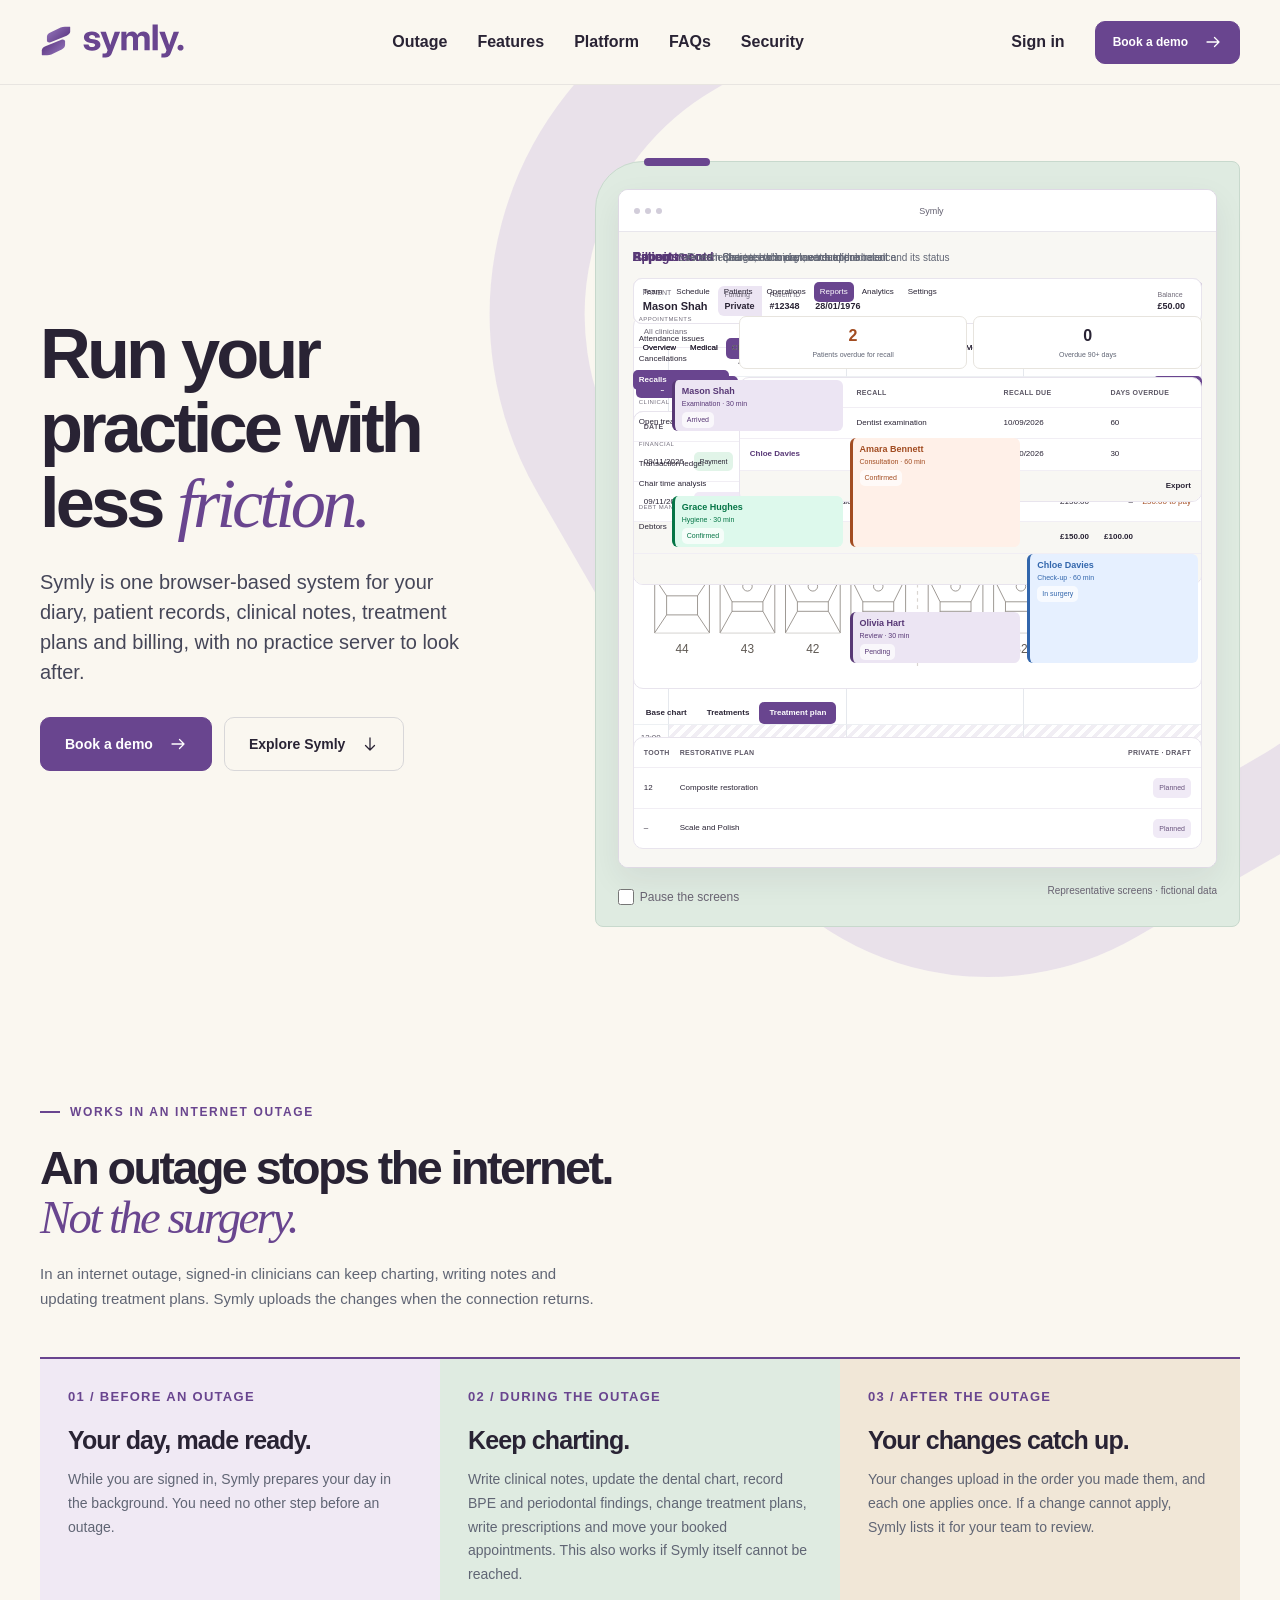
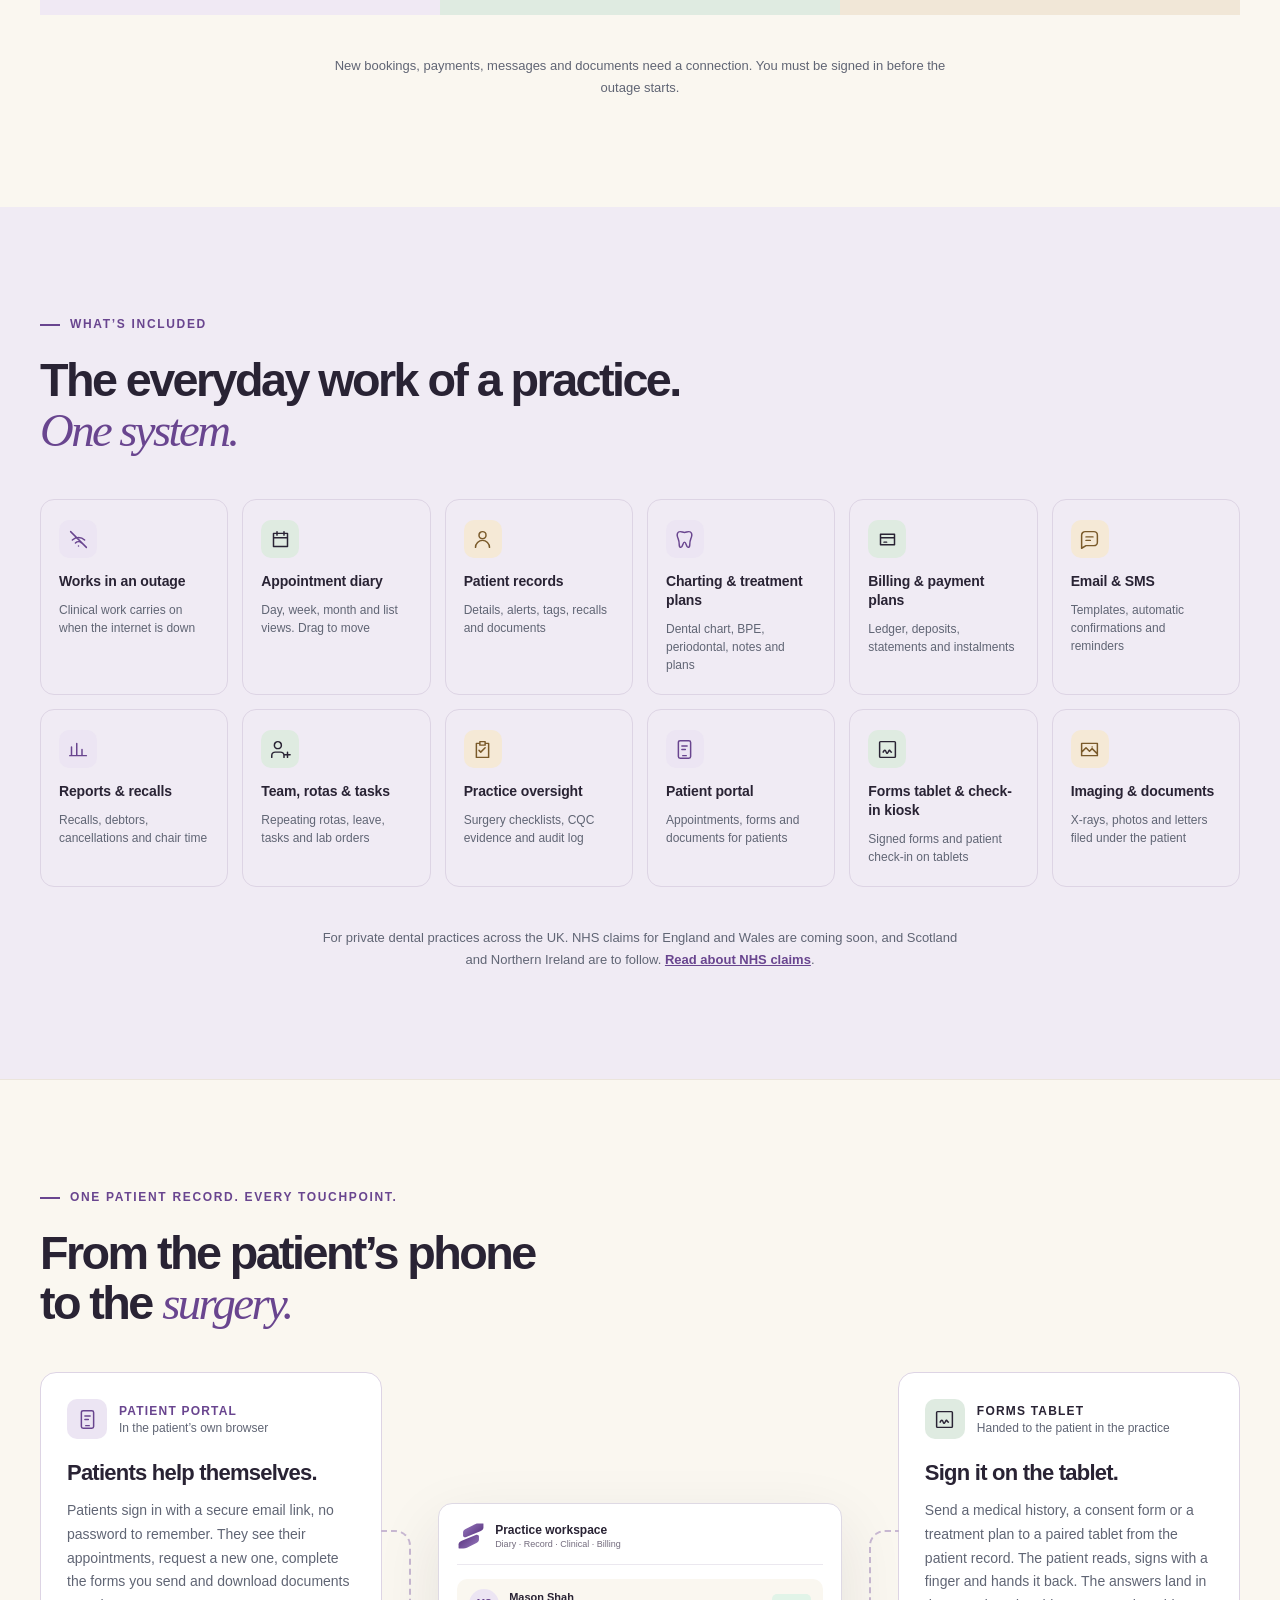
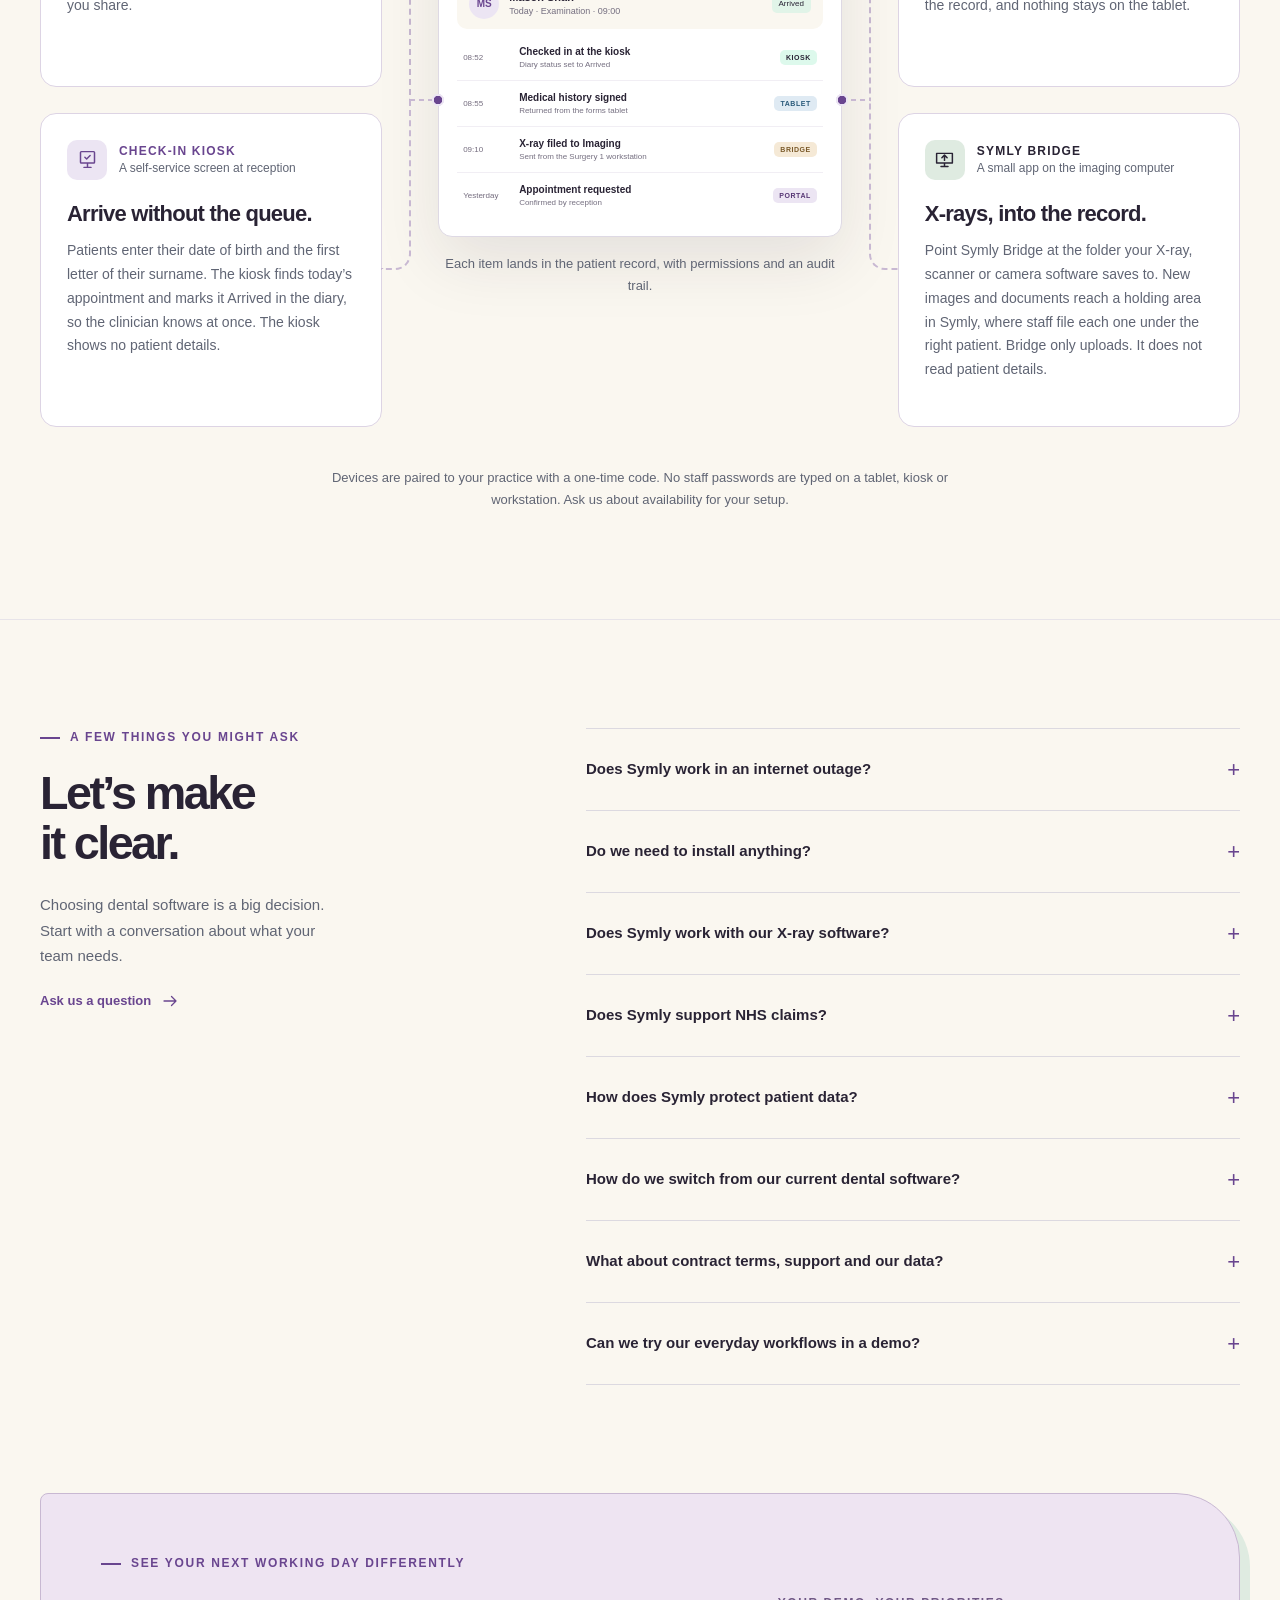
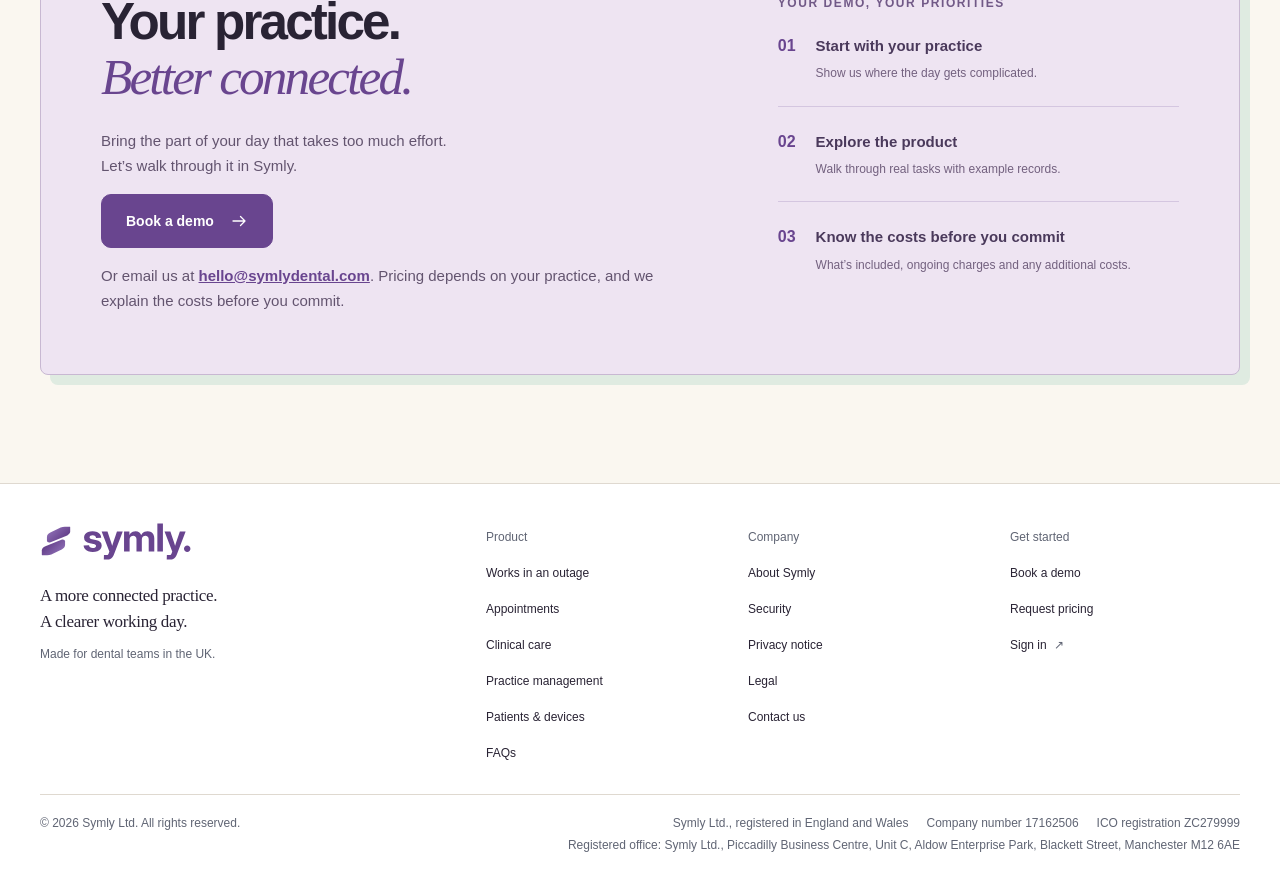
==== index.html @ 90e49e6b "Put the old hero notes in the sections they describe - The outage note is the lead of the outage sec" ====
<!doctype html>
<html lang="en-GB">
  <head>
    <meta charset="utf-8">
    <meta name="viewport" content="width=device-width, initial-scale=1">
    <meta http-equiv="Content-Security-Policy" content="default-src 'none'; style-src 'self'; img-src 'self'; base-uri 'none'; form-action 'none'; upgrade-insecure-requests">
    <title>Symly | Dental Practice Management Software for UK Practices</title>
    <meta
      name="description"
      content="Symly is UK dental practice management software that keeps the surgery working in an internet outage. Appointments, clinical records, treatment plans, billing and reporting in one browser-based workspace. Book a demo."
    >
    <link rel="canonical" href="https://symlydental.com/">
    <link rel="icon" href="favicon.ico" sizes="16x16 32x32 48x48">
    <link rel="icon" href="favicon.svg" type="image/svg+xml">
    <link rel="icon" href="favicon-96.png" type="image/png" sizes="96x96">
    <link rel="icon" href="favicon-192.png" type="image/png" sizes="192x192">
    <link rel="apple-touch-icon" href="apple-touch-icon.png" sizes="180x180">
    <link rel="stylesheet" href="styles.css?v=7b2d88edfb">
    <meta name="theme-color" content="#69458f">
    <meta name="robots" content="index, follow, max-image-preview:large">
    <meta property="og:type" content="website">
    <meta property="og:site_name" content="Symly">
    <meta property="og:locale" content="en_GB">
    <meta
      property="og:title"
      content="Symly | Dental Practice Management Software for UK Practices"
    >
    <meta
      property="og:description"
      content="Symly is UK dental practice management software that keeps the surgery working in an internet outage. Appointments, clinical records, treatment plans, billing and reporting in one browser-based workspace. Book a demo."
    >
    <meta property="og:url" content="https://symlydental.com/">
    <meta
      property="og:image"
      content="https://symlydental.com/assets/symly-dental-social.png"
    >
    <meta property="og:image:type" content="image/png">
    <meta property="og:image:width" content="1200">
    <meta property="og:image:height" content="630">
    <meta
      property="og:image:alt"
      content="Symly — dental practice management software for UK teams. Run your practice with less friction."
    >
    <meta name="twitter:card" content="summary_large_image">
    <meta
      name="twitter:title"
      content="Symly | Dental Practice Management Software for UK Practices"
    >
    <meta
      name="twitter:description"
      content="Symly is UK dental practice management software that keeps the surgery working in an internet outage. Appointments, clinical records, treatment plans, billing and reporting in one browser-based workspace. Book a demo."
    >
    <meta
      name="twitter:image"
      content="https://symlydental.com/assets/symly-dental-social.png"
    >
    <meta
      name="twitter:image:alt"
      content="Symly — run your practice with less friction."
    >
    <script type="application/ld+json">
{
  "@context": "https://schema.org",
  "@graph": [
    {
      "@type": "Organization",
      "@id": "https://symlydental.com/#organization",
      "name": "Symly",
      "legalName": "Symly Ltd.",
      "alternateName": [
        "Symly Software"
      ],
      "url": "https://symlydental.com/",
      "logo": {
        "@type": "ImageObject",
        "url": "https://symlydental.com/assets/symly-logo-512.png",
        "width": 512,
        "height": 512
      },
      "image": "https://symlydental.com/assets/symly-logo-512.png",
      "email": "hello@symlydental.com",
      "address": {
        "@type": "PostalAddress",
        "streetAddress": "Piccadilly Business Centre, Unit C, Aldow Enterprise Park, Blackett Street",
        "addressLocality": "Manchester",
        "postalCode": "M12 6AE",
        "addressCountry": "GB"
      },
      "areaServed": "GB"
    },
    {
      "@type": "SoftwareApplication",
      "@id": "https://symlydental.com/#software",
      "name": "Symly",
      "alternateName": [
        "Symly Software"
      ],
      "url": "https://symlydental.com/",
      "applicationCategory": "BusinessApplication",
      "applicationSubCategory": "Dental practice management software",
      "operatingSystem": "Web browser",
      "inLanguage": "en-GB",
      "description": "Browser-based dental practice management software for UK dental teams: appointments, patient records, clinical charting, treatment planning, billing and reporting.",
      "featureList": [
        "Appointment scheduling",
        "Patient records",
        "Clinical charting",
        "Treatment planning",
        "Billing and payments",
        "Practice reporting",
        "Patient portal with appointment requests and forms",
        "Forms tablet with touch signature",
        "Check-in kiosk",
        "Clinical notes, charting and treatment plans that keep working in an internet outage",
        "Imaging and document capture from practice workstations"
      ],
      "author": {
        "@id": "https://symlydental.com/#organization"
      },
      "publisher": {
        "@id": "https://symlydental.com/#organization"
      }
    },
    {
      "@type": "WebSite",
      "@id": "https://symlydental.com/#website",
      "url": "https://symlydental.com/",
      "name": "Symly",
      "alternateName": [
        "Symly Software"
      ],
      "inLanguage": "en-GB",
      "publisher": {
        "@id": "https://symlydental.com/#organization"
      }
    },
    {
      "@type": "WebPage",
      "@id": "https://symlydental.com/#webpage",
      "url": "https://symlydental.com/",
      "name": "Symly | Dental Practice Management Software for UK Practices",
      "description": "Symly is UK dental practice management software that keeps the surgery working in an internet outage. Appointments, clinical records, treatment plans, billing and reporting in one browser-based workspace. Book a demo.",
      "inLanguage": "en-GB",
      "isPartOf": {
        "@id": "https://symlydental.com/#website"
      },
      "about": {
        "@id": "https://symlydental.com/#software"
      }
    },
    {
      "@type": "FAQPage",
      "@id": "https://symlydental.com/#faq",
      "url": "https://symlydental.com/#questions",
      "isPartOf": {
        "@id": "https://symlydental.com/#webpage"
      },
      "mainEntity": [
        {
          "@type": "Question",
          "name": "Does Symly work in an internet outage?",
          "acceptedAnswer": {
            "@type": "Answer",
            "text": "Yes, for clinical work. If your internet or Symly goes down, you can still write notes, chart, update treatment plans and move booked appointments. Your changes upload when the connection returns. New bookings, payments, messages and documents need a connection. See how Symly works in an outage."
          }
        },
        {
          "@type": "Question",
          "name": "Do we need to install anything?",
          "acceptedAnswer": {
            "@type": "Answer",
            "text": "No. Symly runs in a web browser, so your practice needs no server. Symly Bridge is an optional small Windows app for the imaging computer."
          }
        },
        {
          "@type": "Question",
          "name": "Does Symly work with our X-ray software?",
          "acceptedAnswer": {
            "@type": "Answer",
            "text": "Symly Bridge watches the folder that your imaging software saves to, so it suits most imaging setups. Bridge runs on Windows. We can check your software with you in a demo. Bridge sends new files to a holding area in Symly, and staff file each one under the right patient. Staff can also upload images and documents in the browser."
          }
        },
        {
          "@type": "Question",
          "name": "Does Symly support NHS claims?",
          "acceptedAnswer": {
            "@type": "Answer",
            "text": "NHS claims for England and Wales are coming soon, and Scotland and Northern Ireland are to follow. Symly is built for the new NHS Dental Services Portal (NHSDSP), which replaces WebEDI. Ask us about the timing and your requirements."
          }
        },
        {
          "@type": "Question",
          "name": "How does Symly protect patient data?",
          "acceptedAnswer": {
            "@type": "Answer",
            "text": "Every connection to Symly uses HTTPS, and Symly runs on providers that keep information in the UK or the European Economic Area. Each practice’s records are kept apart, and roles and permissions decide what each member of staff can see. Symly records each sign-in and each access to a patient record. Symly Ltd. is Cyber Essentials certified. Read the security page for the detail."
          }
        },
        {
          "@type": "Question",
          "name": "How do we switch from our current dental software?",
          "acceptedAnswer": {
            "@type": "Answer",
            "text": "Tell us your current system, the records you need and the tools you rely on, and we will tell you what we can import from it. Symly checks each import and gives you a report, and a practice manager approves it before you go live. We agree the training and support with you, and confirm the scope in your proposal."
          }
        },
        {
          "@type": "Question",
          "name": "What about contract terms, support and our data?",
          "acceptedAnswer": {
            "@type": "Answer",
            "text": "We agree the contract terms, support and training with you, and set them out in your proposal. A practice manager can download a complete copy of the practice’s data at any time."
          }
        },
        {
          "@type": "Question",
          "name": "Can we try our everyday workflows in a demo?",
          "acceptedAnswer": {
            "@type": "Answer",
            "text": "Yes. Bring the tasks that frustrate your team, such as changing a booking or checking a balance. We’ll walk through them with example records. Please don’t send patient information with your enquiry."
          }
        }
      ]
    }
  ]
}
</script>
  </head>
  <body>
    <!--email_off-->
    <a class="skip-link" href="#main">Skip to content</a>
    <header class="site-header">
      <div class="container nav-wrap">
        <a href="#top" aria-label="Symly home"
          ><span class="brand"
            ><img
              class="brand-mark"
              src="favicon.svg"
              alt=""
              width="35"
              height="35"
            ><img
              class="brand-wordmark"
              src="assets/symly-wordmark.svg"
              alt="Symly"
              width="112"
              height="40"
            ></span
          ></a
        >
        <nav class="desktop-nav" aria-label="Main navigation">
          <a href="#offline">Outage</a><a href="#features">Features</a
          ><a href="#platform">Platform</a
          ><a href="#questions">FAQs</a
          ><a href="security.html">Security</a>
        </nav>
        <div class="nav-actions">
          <a class="text-link" href="https://practice.symly.dental">Sign in</a
          ><a
            class="button button-small"
            href="mailto:hello@symlydental.com?subject=Book%20a%20Symly%20demo"
            >Book a demo
            <svg aria-hidden="true" viewBox="0 0 24 24">
              <path d="M4 12h16m-6-6 6 6-6 6" />
            </svg></a
          >
        </div>
      </div>
      <nav class="mobile-nav" aria-label="Mobile navigation">
        <a href="#offline">Outage</a><a href="#features">Features</a
          ><a href="#platform">Platform</a
        ><a href="#questions">FAQs</a
        ><a href="https://practice.symly.dental">Sign in</a>
      </nav>
    </header>
    <main id="main" tabindex="-1">
      <section class="hero" id="top">
        <div class="container hero-grid">
          <div class="hero-copy">
            <h1>Run your practice with less <em>friction.</em></h1>
            <p class="hero-lead">
              Symly is one browser-based system for your diary, patient
              records, clinical notes, treatment plans and billing, with no
              practice server to look after.
            </p>
            <div class="hero-actions">
              <a
                class="button"
                href="mailto:hello@symlydental.com?subject=Book%20a%20Symly%20demo"
                >Book a demo
                <svg aria-hidden="true" viewBox="0 0 24 24">
                  <path d="M4 12h16m-6-6 6 6-6 6" />
                </svg></a
              ><a class="button button-secondary" href="#features"
                >Explore Symly
                <svg aria-hidden="true" viewBox="0 0 24 24">
                  <path d="M12 4v16m-6-6 6 6 6-6" />
                </svg></a
              >
            </div>
          </div>
          <figure class="product-stage">
            <div class="product-window" data-nosnippet>
              <div class="window-bar" aria-hidden="true">
                <span class="window-dots"><i></i><i></i><i></i></span
                ><span>Symly</span><span class="window-dots"></span>
              </div>
              <div
                class="tour-track"
                role="region"
                aria-label="Four representative Symly screens; scroll horizontally to see each one"
                tabindex="0"
              >
                <div
                  class="tour-panel"
                  role="img"
                  aria-label="Simplified Symly appointment diary in the day view: three clinicians and five appointments with the statuses Arrived, Confirmed, In surgery and Pending. Fictional example data."
                >
                  <p class="tour-title"><b>Appointments</b> See each clinician, each appointment and its status</p>
                  <div class="tour-toolbar">
                    <span class="tour-segments"
                      ><b>Day</b><span>Week</span><span>Month</span
                      ><span>List</span></span
                    ><span class="tour-action">+ Appointment</span>
                  </div>
                  <div class="dash-panel">
                    <p class="tour-diary-date">
                      <span>All clinicians</span><b>Mon 9 Nov 2026 · Today</b
                      ><span>Working hours</span>
                    </p>
                    <div class="tour-diary">
                      <b></b><b>Alex Patel</b><b>Maya Shah</b><b>Sonia Iqbal</b>
                      <time>09:00</time>
                      <span
                        ><span class="tour-appt purple-block"><b>Mason Shah</b><small>Examination · 30 min</small><em>Arrived</em></span></span
                      >
                      <span></span>
                      <span class="tour-closed"></span>
                      <time>09:30</time>
                      <span></span>
                      <span
                        ><span class="tour-appt peach-block tour-appt-long"><b>Amara Bennett</b><small>Consultation · 60 min</small><em>Confirmed</em></span></span
                      >
                      <span class="tour-closed"></span>
                      <time>10:00</time>
                      <span
                        ><span class="tour-appt green-block"><b>Grace Hughes</b><small>Hygiene · 30 min</small><em>Confirmed</em></span></span
                      >
                      <span></span>
                      <span></span>
                      <time>10:30</time>
                      <span></span>
                      <span></span>
                      <span
                        ><span class="tour-appt blue-block tour-appt-long"><b>Chloe Davies</b><small>Check-up · 60 min</small><em>In surgery</em></span></span
                      >
                      <time>11:00</time>
                      <span></span>
                      <span
                        ><span class="tour-appt purple-block"><b>Olivia Hart</b><small>Review · 30 min</small><em>Pending</em></span></span
                      >
                      <span></span>
                      <time>11:30</time>
                      <span></span>
                      <span></span>
                      <span></span>
                      <time>12:00</time>
                      <span class="tour-closed"></span>
                      <span class="tour-closed"></span>
                      <span class="tour-closed"></span>
                    </div>
                  </div>
                </div>
                <div
                  class="tour-panel"
                  role="img"
                  aria-label="Simplified Symly patient record on the Clinical tab: a dental chart excerpt and a treatment plan with two planned items. Fictional example data."
                >
                  <p class="tour-title"><b>Patient record</b> Chart teeth and plan treatment</p>
                  <div class="tour-patient">
                    <span
                      ><small>PATIENT</small><strong>Mason Shah</strong></span
                    >
                    <span class="tour-chips"
                      ><span><small>Funding</small><b>Private</b></span
                      ><span><small>Patient ID</small><b>#12348</b></span
                      ><span><small>Date of birth</small><b>28/01/1976</b></span
                      ></span
                    >
                    <span class="tour-balance"
                      ><small>Balance</small><b>£50.00</b></span
                    >
                  </div>
                  <div class="tour-record-tabs"><span>Overview</span><span>Medical</span><b>Clinical</b><span>Appointments</span><span>Documents</span><span>Comms</span><span>Billing</span><span>Memo</span></div>
                  <div class="tour-toolbar">
                    <span class="tour-segments"
                      ><span>BPE</span><b>Dental chart</b
                      ><span>Periodontal</span><span>Imaging</span
                      ><span>Findings</span><span>Notes</span></span
                    >
                  </div>
                  <div class="dash-panel tour-chart">
                    <img
                      src="assets/clinical-dental-chart.svg"
                      alt=""
                      width="460"
                      height="215"
                    >
                  </div>
                  <div class="tour-toolbar">
                    <span class="tour-segments"
                      ><span>Base chart</span><span>Treatments</span
                      ><b>Treatment plan</b></span
                    >
                  </div>
                  <div class="dash-panel tour-table tour-plan">
                    <p class="tour-table-head">
                      <span>Tooth</span><span>Restorative plan</span
                      ><span>Private · Draft</span>
                    </p>
                    <p>
                      <span>12</span><span>Composite restoration</span
                      ><span><em class="pending">Planned</em></span>
                    </p>
                    <p>
                      <span>–</span><span>Scale and Polish</span
                      ><span><em class="pending">Planned</em></span>
                    </p>
                  </div>
                </div>
                <div
                  class="tour-panel"
                  role="img"
                  aria-label="Simplified Symly patient ledger: a treatment charge of £150, a payment of £100 and an account balance of £50. Fictional example data."
                >
                  <p class="tour-title"><b>Billing</b> See each charge, each payment and the balance</p>
                  <div class="tour-patient">
                    <span
                      ><small>PATIENT</small><strong>Mason Shah</strong></span
                    >
                    <span class="tour-chips"
                      ><span><small>Funding</small><b>Private</b></span
                      ><span><small>Patient ID</small><b>#12348</b></span
                      ><span><small>Date of birth</small><b>28/01/1976</b></span
                      ></span
                    >
                    <span class="tour-balance"
                      ><small>Balance</small><b>£50.00</b></span
                    >
                  </div>
                  <div class="tour-record-tabs"><span>Overview</span><span>Medical</span><span>Clinical</span><span>Appointments</span><span>Documents</span><span>Comms</span><b>Billing</b><span>Memo</span></div>
                  <div class="tour-toolbar">
                    <span class="tour-segments"
                      ><b>Ledger</b><span>Payment plans</span></span
                    ><span class="tour-action">Actions</span>
                  </div>
                  <div class="dash-panel tour-table tour-ledger">
                    <p class="tour-table-head">
                      <span>Date</span><span>Type</span><span>Description</span
                      ><span>Debit</span><span>Credit</span
                      ><span>Outstanding</span>
                    </p>
                    <p>
                      <span>09/11/2026</span
                      ><span><em>Payment</em></span
                      ><span>Payment received · Bank card</span><span>–</span
                      ><span class="tour-credit">£100.00</span><span>–</span>
                    </p>
                    <p>
                      <span>09/11/2026</span
                      ><span><em class="pending">Treatment charge</em></span
                      ><span>Examination and Scale and Polish</span
                      ><span>£150.00</span><span>–</span
                      ><span class="tour-debit">£50.00 to pay</span>
                    </p>
                    <p class="tour-table-total">
                      <span></span><span></span><span>Totals</span
                      ><span>£150.00</span><span class="tour-credit">£100.00</span
                      ><span></span>
                    </p>
                    <p class="tour-table-total tour-table-end">
                      Account balance <b class="tour-debit">£50.00</b>
                    </p>
                  </div>
                </div>
                <div
                  class="tour-panel"
                  role="img"
                  aria-label="Simplified Symly recalls report: two patients overdue for recall, with the recall type, the due date and the days overdue. Fictional example data."
                >
                  <p class="tour-title"><b>Reports</b> Find the patients who are overdue for a recall</p>
                  <div class="tour-record-tabs"><span>Team</span><span>Schedule</span><span>Patients</span><span>Operations</span><b>Reports</b><span>Analytics</span><span>Settings</span></div>
                  <div class="tour-report">
                    <div class="tour-report-list">
                      <small>APPOINTMENTS</small><span>Attendance issues</span
                      ><span>Cancellations</span><b>Recalls</b
                      ><small>CLINICAL</small><span>Open treatment plans</span
                      ><small>FINANCIAL</small><span>Transaction ledger</span
                      ><span>Chair time analysis</span
                      ><small>DEBT MANAGEMENT</small><span>Debtors</span>
                    </div>
                    <div>
                      <div class="tour-stats">
                        <div>
                          <strong class="tour-debit">2</strong
                          ><span>Patients overdue for recall</span>
                        </div>
                        <div><strong>0</strong><span>Overdue 90+ days</span></div>
                      </div>
                      <div class="dash-panel tour-table tour-recalls">
                        <p class="tour-table-head">
                          <span>Patient</span><span>Recall</span
                          ><span>Recall due</span><span>Days overdue</span>
                        </p>
                        <p>
                          <span>Grace Hughes</span
                          ><span>Dentist examination</span
                          ><span>10/09/2026</span><span>60</span>
                        </p>
                        <p>
                          <span>Chloe Davies</span
                          ><span>Hygienist appointment</span
                          ><span>10/10/2026</span><span>30</span>
                        </p>
                        <p class="tour-table-total tour-table-end">Export</p>
                      </div>
                    </div>
                  </div>
                </div>
              </div>
            </div>
            <div class="product-caption">
              <span class="tour-hint-swipe"
                ><i></i>Four screens. Swipe to see each one →</span
              ><label class="tour-pause"
                ><input type="checkbox"> Pause the screens</label
              ><small>Representative screens · fictional data</small>
            </div>
          </figure>
        </div>
      </section>
      <section class="section offline-section" id="offline">
        <div class="container split-heading">
          <div>
            <div class="eyebrow"><span></span> Works in an internet outage</div>
            <h2>An outage stops the internet.<br><em>Not the surgery.</em></h2>
            <p class="section-lead">
              In an internet outage, signed-in clinicians can keep charting,
              writing notes and updating treatment plans. Symly uploads the
              changes when the connection returns.
            </p>
          </div>
        </div>
        <div class="container step-grid">
          <article>
            <span class="step-number">01 / BEFORE AN OUTAGE</span>
            <h3>Your day, made ready.</h3>
            <p>
              While you are signed in, Symly prepares your day in the
              background. You need no other step before an outage.
            </p>
          </article>
          <article>
            <span class="step-number">02 / DURING THE OUTAGE</span>
            <h3>Keep charting.</h3>
            <p>
              Write clinical notes, update the dental chart, record BPE and
              periodontal findings, change treatment plans, write prescriptions
              and move your booked appointments. This also works if Symly itself
              cannot be reached.
            </p>
          </article>
          <article>
            <span class="step-number">03 / AFTER THE OUTAGE</span>
            <h3>Your changes catch up.</h3>
            <p>
              Your changes upload in the order you made them, and each one
              applies once. If a change cannot apply, Symly lists it for your
              team to review.
            </p>
          </article>
        </div>
        <div class="container">
          <p class="platform-note">
            New bookings, payments, messages and documents need a connection.
            You must be signed in before the outage starts.
          </p>
        </div>
      </section>
      <section class="section feature-section" id="features">
        <div class="container split-heading">
          <div class="eyebrow"><span></span> What’s included</div>
          <h2>The everyday work of a practice.<br><em>One system.</em></h2>
        </div>
        <div class="container included-grid">
          <div class="included-tile">
            <span class="feature-icon"
              ><svg aria-hidden="true" viewBox="0 0 24 24">
                <path d="M5 12.5a10 10 0 0 1 14 0M8.5 16a5 5 0 0 1 7 0M12 19.5h.01M3 3l18 18" />
              </svg></span
            >
            <b>Works in an outage</b>
            <small>Clinical work carries on when the internet is down</small>
          </div>
          <div class="included-tile" id="product">
            <span class="feature-icon"
              ><svg aria-hidden="true" viewBox="0 0 24 24">
                <path d="M4 5h16v15H4zM4 10h16M8 3v4M16 3v4" />
              </svg></span
            >
            <b>Appointment diary</b>
            <small>Day, week, month and list views. Drag to move</small>
          </div>
          <div class="included-tile">
            <span class="feature-icon"
              ><svg aria-hidden="true" viewBox="0 0 24 24">
                <path d="M12 3a4 4 0 1 1 0 8 4 4 0 0 1 0-8ZM4 21a8 8 0 0 1 16 0" />
              </svg></span
            >
            <b>Patient records</b>
            <small>Details, alerts, tags, recalls and documents</small>
          </div>
          <div class="included-tile" id="clinical">
            <span class="feature-icon"
              ><svg aria-hidden="true" viewBox="0 0 24 24">
                <path d="M7 3C4 3 3 6 4 9c1 3 2 4 2 9 0 2 1 3 2 3 2 0 2-6 4-6s2 6 4 6c1 0 2-1 2-3 0-5 1-6 2-9 1-3 0-6-3-6-2 0-3 1-5 1S9 3 7 3Z" />
              </svg></span
            >
            <b>Charting &amp; treatment plans</b>
            <small>Dental chart, BPE, periodontal, notes and plans</small>
          </div>
          <div class="included-tile">
            <span class="feature-icon"
              ><svg aria-hidden="true" viewBox="0 0 24 24">
                <path d="M4 6h16v12H4zM4 10h16M8 15h3" />
              </svg></span
            >
            <b>Billing &amp; payment plans</b>
            <small>Ledger, deposits, statements and instalments</small>
          </div>
          <div class="included-tile">
            <span class="feature-icon"
              ><svg aria-hidden="true" viewBox="0 0 24 24">
                <path d="M21 15a4 4 0 0 1-4 4H8l-5 3V7a4 4 0 0 1 4-4h10a4 4 0 0 1 4 4v8ZM8 9h8M8 13h5" />
              </svg></span
            >
            <b>Email &amp; SMS</b>
            <small>Templates, automatic confirmations and reminders</small>
          </div>
          <div class="included-tile">
            <span class="feature-icon"
              ><svg aria-hidden="true" viewBox="0 0 24 24">
                <path d="M4 19V9m6 10V5m6 14v-7m5 7H2" />
              </svg></span
            >
            <b>Reports &amp; recalls</b>
            <small>Recalls, debtors, cancellations and chair time</small>
          </div>
          <div class="included-tile">
            <span class="feature-icon"
              ><svg aria-hidden="true" viewBox="0 0 24 24">
                <path d="M16 21v-2a4 4 0 0 0-4-4H6a4 4 0 0 0-4 4v2M9 3a4 4 0 1 0 0 8 4 4 0 0 0 0-8m11 12v6M17 18h6" />
              </svg></span
            >
            <b>Team, rotas &amp; tasks</b>
            <small>Repeating rotas, leave, tasks and lab orders</small>
          </div>
          <div class="included-tile">
            <span class="feature-icon"
              ><svg aria-hidden="true" viewBox="0 0 24 24">
                <path d="M9 5H5v16h14V5h-4M9 3h6v4H9zM8 13l2 2 5-5" />
              </svg></span
            >
            <b>Practice oversight</b>
            <small>Surgery checklists, CQC evidence and audit log</small>
          </div>
          <div class="included-tile">
            <span class="feature-icon"
              ><svg aria-hidden="true" viewBox="0 0 24 24">
                <path d="M7 2h10a2 2 0 0 1 2 2v16a2 2 0 0 1-2 2H7a2 2 0 0 1-2-2V4a2 2 0 0 1 2-2Zm3 17h4M9 8h6M9 12h4" />
              </svg></span
            >
            <b>Patient portal</b>
            <small>Appointments, forms and documents for patients</small>
          </div>
          <div class="included-tile">
            <span class="feature-icon"
              ><svg aria-hidden="true" viewBox="0 0 24 24">
                <path d="M4 3h16a1 1 0 0 1 1 1v16a1 1 0 0 1-1 1H4a1 1 0 0 1-1-1V4a1 1 0 0 1 1-1Zm3 12c1.5-3 2.5-3 3.5 0s2 .5 3-1.5 1.5 1 3 1.5" />
              </svg></span
            >
            <b>Forms tablet &amp; check-in kiosk</b>
            <small>Signed forms and patient check-in on tablets</small>
          </div>
          <div class="included-tile">
            <span class="feature-icon"
              ><svg aria-hidden="true" viewBox="0 0 24 24">
                <path d="M3 5h18v14H3zM3 15l5-5 4 4 3-3 6 6M15 9h.01" />
              </svg></span
            >
            <b>Imaging &amp; documents</b>
            <small>X-rays, photos and letters filed under the patient</small>
          </div>
        </div>
        <div class="container">
          <p class="platform-note">
            For private dental practices across the UK. NHS claims for England
            and Wales are coming soon, and Scotland and Northern Ireland are to
            follow. <a href="#nhs">Read about NHS claims</a>.
          </p>
        </div>
      </section>
      <section class="section platform-section" id="platform">
        <div class="container split-heading">
          <div>
            <div class="eyebrow">
              <span></span>
              One patient record. Every touchpoint.
            </div>
            <h2>From the patient’s phone<br>to the <em>surgery.</em></h2>
          </div>
        </div>
        <div
          class="container platform-map"
          role="group"
          aria-label="How Symly connects: the patient portal, forms tablet, check-in kiosk and Symly Bridge each send information to the practice workspace."
        >
          <article class="platform-node node-portal" id="patient-portal">
            <div class="platform-node-top">
              <span class="feature-icon"
                ><svg aria-hidden="true" viewBox="0 0 24 24">
                  <path
                    d="M7 2h10a2 2 0 0 1 2 2v16a2 2 0 0 1-2 2H7a2 2 0 0 1-2-2V4a2 2 0 0 1 2-2Zm3 17h4M9 8h6M9 12h4"
                  />
                </svg></span
              >
              <div>
                <span class="platform-kind">Patient portal</span>
                <small>In the patient’s own browser</small>
              </div>
            </div>
            <h3>Patients help themselves.</h3>
            <p>
              Patients sign in with a secure email link, no password to
              remember. They see their appointments, request a new one, complete
              the forms you send and download documents you share.
            </p>
          </article>
          <article class="platform-node node-tablet" id="tablet">
            <div class="platform-node-top">
              <span class="feature-icon"
                ><svg aria-hidden="true" viewBox="0 0 24 24">
                  <path
                    d="M4 3h16a1 1 0 0 1 1 1v16a1 1 0 0 1-1 1H4a1 1 0 0 1-1-1V4a1 1 0 0 1 1-1Zm3 12c1.5-3 2.5-3 3.5 0s2 .5 3-1.5 1.5 1 3 1.5"
                  />
                </svg></span
              >
              <div>
                <span class="platform-kind">Forms tablet</span>
                <small>Handed to the patient in the practice</small>
              </div>
            </div>
            <h3>Sign it on the tablet.</h3>
            <p>
              Send a medical history, a consent form or a treatment plan to a
              paired tablet from the patient record. The patient reads, signs
              with a finger and hands it back. The answers land in the record,
              and nothing stays on the tablet.
            </p>
          </article>
          <div class="platform-hub">
            <div
              class="hub-card"
              data-nosnippet
              role="img"
              aria-label="Simplified Symly patient record activity: checked in at the kiosk, medical history signed on the forms tablet, X-ray filed by Symly Bridge, appointment requested in the patient portal. Fictional example data."
            >
              <div class="hub-brand">
                <img src="favicon.svg" alt="" width="28" height="28">
                <div>
                  <b>Practice workspace</b>
                  <small>Diary · Record · Clinical · Billing</small>
                </div>
              </div>
              <div class="hub-patient">
                <span class="avatar">MS</span>
                <div><b>Mason Shah</b><small>Today · Examination · 09:00</small></div>
                <em>Arrived</em>
              </div>
              <ol class="hub-activity">
                <li>
                  <time>08:52</time>
                  <span><b>Checked in at the kiosk</b><small>Diary status set to Arrived</small></span>
                  <i class="tag-kiosk">Kiosk</i>
                </li>
                <li>
                  <time>08:55</time>
                  <span><b>Medical history signed</b><small>Returned from the forms tablet</small></span>
                  <i class="tag-tablet">Tablet</i>
                </li>
                <li>
                  <time>09:10</time>
                  <span><b>X-ray filed to Imaging</b><small>Sent from the Surgery 1 workstation</small></span>
                  <i class="tag-bridge">Bridge</i>
                </li>
                <li>
                  <time>Yesterday</time>
                  <span><b>Appointment requested</b><small>Confirmed by reception</small></span>
                  <i class="tag-portal">Portal</i>
                </li>
              </ol>
            </div>
            <p class="hub-caption">
              Each item lands in the patient record, with permissions and an
              audit trail.
            </p>
          </div>
          <article class="platform-node node-kiosk" id="check-in-kiosk">
            <div class="platform-node-top">
              <span class="feature-icon"
                ><svg aria-hidden="true" viewBox="0 0 24 24">
                  <path
                    d="M5 3h14a1 1 0 0 1 1 1v11a1 1 0 0 1-1 1H5a1 1 0 0 1-1-1V4a1 1 0 0 1 1-1Zm4 6.5 2 2 4-4M8 21h8m-4-5v5"
                  />
                </svg></span
              >
              <div>
                <span class="platform-kind">Check-in kiosk</span>
                <small>A self-service screen at reception</small>
              </div>
            </div>
            <h3>Arrive without the queue.</h3>
            <p>
              Patients enter their date of birth and the first letter of their
              surname. The kiosk finds today’s appointment and marks it Arrived
              in the diary, so the clinician knows at once. The kiosk shows no
              patient details.
            </p>
          </article>
          <article class="platform-node node-bridge" id="bridge">
            <div class="platform-node-top">
              <span class="feature-icon"
                ><svg aria-hidden="true" viewBox="0 0 24 24">
                  <path d="M3 5h18v11H3zM8 20h8m-4-4v4M12 13V7m-3 3 3-3 3 3" />
                </svg></span
              >
              <div>
                <span class="platform-kind">Symly Bridge</span>
                <small>A small app on the imaging computer</small>
              </div>
            </div>
            <h3>X-rays, into the record.</h3>
            <p>
              Point Symly Bridge at the folder your X-ray, scanner or camera
              software saves to. New images and documents reach a holding area
              in Symly, where staff file each one under the right patient.
              Bridge only uploads. It does not read patient details.
            </p>
          </article>
        </div>
        <div class="container">
          <p class="platform-note">
            Devices are paired to your practice with a one-time code. No staff
            passwords are typed on a tablet, kiosk or workstation. Ask us about
            availability for your setup.
          </p>
        </div>
      </section>
      <section class="section faq-section" id="questions">
        <div class="container faq-layout">
          <div>
            <div class="eyebrow"><span></span> A few things you might ask</div>
            <h2>Let’s make<br>it clear.</h2>
            <p class="faq-intro">
              Choosing dental software is a big decision. Start with a
              conversation about what your team needs.
            </p>
            <a class="inline-link" href="mailto:hello@symlydental.com"
              >Ask us a question
              <svg aria-hidden="true" viewBox="0 0 24 24">
                <path d="M4 12h16m-6-6 6 6-6 6" />
              </svg></a
            >
          </div>
          <div class="faq-list">
            <details>
              <summary>Does Symly work in an internet outage?</summary>
              <p>
                Yes, for clinical work. If your internet or Symly goes down,
                you can still write notes, chart, update treatment plans and
                move booked appointments. Your changes upload when the
                connection returns. New bookings, payments, messages and
                documents need a connection. See
                <a href="#offline">how Symly works in an outage</a>.
              </p>
            </details>
            <details>
              <summary>Do we need to install anything?</summary>
              <p>
                No. Symly runs in a web browser, so your practice needs no
                server. Symly Bridge is an optional small Windows app for the
                imaging computer.
              </p>
            </details>
            <details>
              <summary>Does Symly work with our X-ray software?</summary>
              <p>
                <a href="#bridge">Symly Bridge</a> watches the folder that your
                imaging software saves to, so it suits most imaging setups.
                Bridge runs on Windows. We can check your software with you in
                a demo. Bridge sends new files to a holding area in Symly, and
                staff file each one under the right patient. Staff can also
                upload images and documents in the browser.
              </p>
            </details>
            <details id="nhs">
              <summary>Does Symly support NHS claims?</summary>
              <p>
                NHS claims for England and Wales are coming soon, and Scotland
                and Northern Ireland are to follow. Symly is built for
                the new NHS Dental Services Portal (NHSDSP), which replaces
                WebEDI. Ask us about the timing and your requirements.
              </p>
            </details>
            <details>
              <summary>How does Symly protect patient data?</summary>
              <p>
                Every connection to Symly uses HTTPS, and Symly runs on
                providers that keep information in the UK or the European
                Economic Area. Each practice’s records are kept apart, and roles
                and permissions decide what each member of staff can see. Symly
                records each sign-in and each access to a patient record. Symly
                Ltd. is Cyber Essentials certified. Read the
                <a href="security.html">security page</a> for the detail.
              </p>
            </details>
            <details>
              <summary>How do we switch from our current dental software?</summary>
              <p>
                Tell us your current system, the records you need and the tools
                you rely on, and we will tell you what we can import from it.
                Symly checks each import and gives you a report, and a practice
                manager approves it before you go live. We agree the training
                and support with you, and confirm the scope in your proposal.
              </p>
            </details>
            <details>
              <summary>What about contract terms, support and our data?</summary>
              <p>
                We agree the contract terms, support and training with you, and
                set them out in your proposal. A practice manager can download a
                complete copy of the practice’s data at any time. Read more on
                the <a href="security.html">security page</a>.
              </p>
            </details>
            <details>
              <summary>Can we try our everyday workflows in a demo?</summary>
              <p>
                Yes. Bring the tasks that frustrate your team, such as changing
                a booking or checking a balance. We’ll walk through them with
                example records. Please don’t send patient information with your
                enquiry.
              </p>
            </details>
          </div>
        </div>
      </section>
      <section class="section demo-section" id="demo">
        <div class="container demo-card">
          <div>
            <div class="eyebrow">
              <span></span>
              See your next working day differently
            </div>
            <h2>Your practice.<br><em>Better connected.</em></h2>
            <p>
              Bring the part of your day that takes too much effort.<br>Let’s
              walk through it in Symly.
            </p>
            <a
              class="button"
              href="mailto:hello@symlydental.com?subject=Book%20a%20Symly%20demo"
              >Book a demo
              <svg aria-hidden="true" viewBox="0 0 24 24">
                <path d="M4 12h16m-6-6 6 6-6 6" />
              </svg></a
            >
            <p class="cta-note">
              Or email us at
              <a href="mailto:hello@symlydental.com">hello@symlydental.com</a>.
              Pricing depends on your practice, and we explain the costs before
              you commit.
            </p>
          </div>
          <div class="demo-agenda">
            <span>YOUR DEMO, YOUR PRIORITIES</span>
            <div>
              <b>01</b>
              <p>
                Start with your practice<small
                  >Show us where the day gets complicated.</small
                >
              </p>
            </div>
            <div>
              <b>02</b>
              <p>
                Explore the product<small
                  >Walk through real tasks with example records.</small
                >
              </p>
            </div>
            <div>
              <b>03</b>
              <p>
                Know the costs before you commit<small
                  >What’s included, ongoing charges and any additional
                  costs.</small
                >
              </p>
            </div>
          </div>
        </div>
      </section>
    </main>
    <footer class="site-footer">
      <div class="container footer-main">
        <div class="footer-brand">
          <a class="footer-logo" href="/#top" aria-label="Symly home"
            ><img
              class="brand-mark"
              src="favicon.svg"
              alt=""
              width="35"
              height="35"
            ><img
              class="footer-wordmark"
              src="assets/symly-wordmark.svg"
              alt="Symly"
              width="125"
              height="45"
            ></a
          >
          <p class="footer-statement">
            A more connected practice.<br>A clearer working day.
          </p>
          <span class="footer-location">Made for dental teams in the UK.</span>
        </div>
        <nav class="footer-links" aria-label="Footer product links">
          <strong>Product</strong><a href="/#offline">Works in an outage</a
          ><a href="/#product">Appointments</a
          ><a href="/#clinical">Clinical care</a
          ><a href="/#features">Practice management</a
          ><a href="/#platform">Patients &amp; devices</a
          ><a href="/#questions">FAQs</a>
        </nav>
        <nav class="footer-links" aria-label="Footer company links">
          <strong>Company</strong><a href="about.html">About Symly</a
          ><a href="security.html">Security</a
          ><a href="documents/website-privacy-notice.docx" download>Privacy notice</a
          ><a href="legal.html">Legal</a
          ><a href="mailto:hello@symlydental.com">Contact us</a>
        </nav>
        <nav class="footer-links" aria-label="Footer getting started links">
          <strong>Get started</strong
          ><a
            href="mailto:hello@symlydental.com?subject=Book%20a%20Symly%20demo"
            >Book a demo</a
          ><a
            href="mailto:hello@symlydental.com?subject=Symly%20pricing%20enquiry"
            >Request pricing</a
          ><a href="https://practice.symly.dental"
            >Sign in <span aria-hidden="true">↗</span></a
          >
        </nav>
      </div>
      <div class="container footer-legal">
        <p class="footer-copyright">© 2026 Symly Ltd. All rights reserved.</p>
        <div class="footer-company">
          <p>
            <span>Symly Ltd., registered in England and Wales</span>
            <span>Company number 17162506</span>
            <span>ICO registration <a href="https://ico.org.uk/ESDWebPages/Entry/ZC279999">ZC279999</a></span>
          </p>
          <p>
            <span class="footer-address">Registered office: Symly Ltd., Piccadilly Business Centre, Unit C, Aldow Enterprise Park, Blackett Street, Manchester M12&nbsp;6AE</span>
          </p>
        </div>
      </div>
    </footer>
    <!--/email_off-->
  </body>
</html>
---- styles.css ----
:root {
  --ink: #292334;
  --muted: #606574;
  --cream: #faf7f0;
  --line: #dfd9d0;
  --purple: #69458f;
  --purple-dark: #573775;
  --purple-light: #ece5f3;
  --green: #18c978;
  --green-soft: #ddf9ec;
  --mint: #dfebe1;
  --plum-line: #c8b8d2;
  --plum-faint: #f1eef4;
  --sand: var(--sand);
  --paper: var(--paper);
  --green-dark: var(--green-dark);
  --green-muted: var(--green-muted);
  --shadow: 0 24px 65px rgba(38, 30, 53, 0.1);
}
* {
  box-sizing: border-box;
}
html {
  scroll-behavior: smooth;
  scroll-padding-top: 110px;
}
body {
  margin: 0;
  color: var(--ink);
  background: var(--cream);
  font-family: "Avenir Next", Avenir, "Segoe UI", Arial, sans-serif;
  -webkit-font-smoothing: antialiased;
}
a {
  color: inherit;
  text-decoration: none;
}
svg {
  display: block;
  width: 24px;
  height: 24px;
  fill: none;
  stroke: currentColor;
  stroke-width: 1.7;
  stroke-linecap: round;
  stroke-linejoin: round;
  flex-shrink: 0;
}
figure {
  margin: 0;
  min-width: 0;
}
a:focus-visible,
summary:focus-visible,
.tour-track:focus-visible {
  outline: 3px solid var(--purple);
  outline-offset: 5px;
}
::selection {
  background: var(--purple-light);
  color: var(--ink);
}
.container {
  width: min(1240px, calc(100% - 80px));
  margin: 0 auto;
}
.section {
  padding: 108px 0;
}
.skip-link {
  position: fixed;
  top: -100px;
  left: 16px;
  z-index: 100;
  padding: 14px 20px;
  border-radius: 8px;
  background: white;
}
.skip-link:focus {
  top: 12px;
}
.site-header {
  position: sticky;
  top: 0;
  z-index: 50;
  background: rgba(250, 247, 240, 0.96);
  border-bottom: 1px solid rgba(33, 35, 51, 0.08);
  backdrop-filter: blur(16px);
}
.nav-wrap {
  min-height: 84px;
  display: flex;
  align-items: center;
  justify-content: space-between;
  gap: 28px;
}
.brand {
  display: inline-flex;
  align-items: center;
  gap: 10px;
  font-size: 20px;
  font-weight: 700;
  letter-spacing: -0.03em;
}
.brand-mark {
  width: 32px;
  height: 32px;
}
.brand-wordmark {
  width: 103px;
  height: auto;
}
.desktop-nav,
.nav-actions {
  display: flex;
  align-items: center;
  gap: 30px;
  font-size: 16px;
  font-weight: 600;
}
.desktop-nav a,
.text-link {
  padding: 10px 0;
}
.desktop-nav a:hover,
.text-link:hover {
  color: var(--purple);
}
.mobile-nav {
  display: none;
}
.button {
  min-height: 54px;
  display: inline-flex;
  align-items: center;
  justify-content: center;
  gap: 16px;
  padding: 0 24px;
  border: 1px solid var(--purple);
  border-radius: 10px;
  color: #fff;
  background: var(--purple);
  font-size: 14px;
  font-weight: 700;
  transition:
    background 0.2s,
    transform 0.2s,
    box-shadow 0.2s;
}
.button:hover {
  background: var(--purple-dark);
  transform: translateY(-2px);
  box-shadow: 0 8px 20px #69458f20;
}
.button svg,
.inline-link svg {
  width: 18px;
  height: 18px;
}
.button-small {
  min-height: 43px;
  padding: 0 17px;
  font-size: 12px;
}
.button-secondary {
  background: transparent;
  color: var(--ink);
  border-color: #d8d7d9;
}
.button-secondary:hover {
  background: #fff;
}
.eyebrow {
  display: flex;
  align-items: center;
  gap: 10px;
  color: var(--purple);
  font-size: 12px;
  font-weight: 700;
  letter-spacing: 0.14em;
  text-transform: uppercase;
  line-height: 1.6;
  margin-bottom: 22px;
}
.eyebrow > span {
  width: 20px;
  height: 2px;
  background: currentColor;
  flex-shrink: 0;
}
h1,
h2,
h3,
p {
  margin-top: 0;
}
h1,
h2 {
  font-weight: 600;
  letter-spacing: -0.055em;
  line-height: 1.06;
}
h1 em,
h2 em {
  font-family: Georgia, "Times New Roman", serif;
  font-weight: 400;
  color: var(--purple);
}
h2 {
  margin-bottom: 24px;
  font-size: clamp(38px, 3.65vw, 54px);
}
h3 {
  letter-spacing: -0.035em;
  line-height: 1.25;
}
p {
  line-height: 1.7;
}
.hero {
  position: relative;
  isolation: isolate;
  overflow: hidden;
  padding-top: 76px;
  background: var(--cream);
}
.hero::before {
  content: "";
  position: absolute;
  z-index: -1;
  width: 850px;
  height: 850px;
  right: -310px;
  top: -230px;
  border: 95px solid #e3d9e9;
  border-radius: 42% 58% 65% 35%;
  transform: rotate(-30deg);
  opacity: 0.7;
}
.hero-grid {
  display: grid;
  grid-template-columns: 0.87fr 1.13fr;
  align-items: center;
  gap: 58px;
  padding-bottom: 68px;
}
.hero h1 {
  font-size: clamp(52px, 5.5vw, 80px);
  margin-bottom: 26px;
}
.hero-lead {
  max-width: 420px;
  font-size: 20px;
  line-height: 1.5;
  color: #454658;
  margin-bottom: 30px;
}
.section-lead {
  max-width: 560px;
  margin: 18px 0 0;
  color: var(--muted);
  font-size: 15px;
}
.section-lead a,
.platform-note a,
.cta-note a {
  color: var(--purple);
  font-weight: 600;
  text-decoration: underline;
}
.hero-actions {
  display: flex;
  flex-wrap: wrap;
  gap: 12px;
}
.cta-note {
  margin: 15px 0 0;
  color: var(--muted);
  font-size: 12px;
}
.product-stage {
  position: relative;
  padding: 27px 22px 0;
  background: var(--mint);
  border: 1px solid #c8d9cd;
  border-radius: 48px 8px 8px 8px;
}
.product-stage::before {
  content: "";
  position: absolute;
  width: 66px;
  height: 8px;
  background: var(--purple);
  border-radius: 8px;
  top: -4px;
  left: 48px;
}
.product-stage .product-caption {
  padding: 17px 0;
  margin: 0;
}

.product-window {
  overflow: hidden;
  border: 1px solid #ded9e4;
  border-radius: 10px;
  background: #fff;
  box-shadow: 0 12px 32px #28213312;
}
.window-bar {
  display: flex;
  align-items: center;
  justify-content: space-between;
  gap: 10px;
  min-height: 42px;
  padding: 0 15px;
  background: #fff;
  border-bottom: 1px solid #e8e6ec;
  color: #646171;
  font-size: 9px;
}
.window-dots {
  display: flex;
  gap: 5px;
}
.window-dots i {
  width: 6px;
  height: 6px;
  border-radius: 50%;
  background: #d2cdda;
}
.tour-track {
  display: flex;
  overflow-x: auto;
  scroll-snap-type: x mandatory;
  background: #f8f7f3;
}
.tour-panel {
  flex: 0 0 100%;
  min-width: 0;
  padding: 18px 14px;
  scroll-snap-align: start;
  color: var(--ink);
  font-size: 8px;
  line-height: 1.3;
}
.tour-panel .tour-title {
  margin-bottom: 12px;
  color: var(--muted);
  font-size: 10px;
}
.tour-title b {
  margin-right: 6px;
  color: var(--purple-dark);
  font-size: 12px;
}
/* A device with a pointer slides the screens. Other devices let the visitor swipe. */
@media (hover: hover) and (prefers-reduced-motion: no-preference) {
  .tour-track {
    display: grid;
    overflow: clip;
    scroll-snap-type: none;
  }
  .tour-panel {
    grid-area: 1 / 1;
    animation: tour-slide 28s ease-in-out infinite;
  }
  .tour-panel:nth-child(2) {
    animation-delay: -21s;
  }
  .tour-panel:nth-child(3) {
    animation-delay: -14s;
  }
  .tour-panel:nth-child(4) {
    animation-delay: -7s;
  }
  .product-stage:hover .tour-panel,
  .tour-track:focus .tour-panel {
    animation-play-state: paused;
  }
  .product-stage:has(.tour-pause input:checked) .tour-panel {
    animation-play-state: paused;
  }
  .product-caption .tour-hint-swipe {
    display: none;
  }
  .product-caption .tour-pause {
    display: inline-flex;
  }
}
/* Each screen shows, goes out to the left, and comes back in from the right. */
@keyframes tour-slide {
  0%,
  21% {
    transform: translateX(0);
  }
  25% {
    transform: translateX(-100%);
  }
  25.01%,
  96% {
    transform: translateX(100%);
  }
  100% {
    transform: translateX(0);
  }
}
.tour-panel p {
  margin: 0;
  line-height: inherit;
}
.tour-panel small {
  color: #726d7b;
  font-size: 7px;
}
.tour-stats {
  display: grid;
  grid-template-columns: repeat(3, minmax(0, 1fr));
  gap: 6px;
  margin-bottom: 6px;
}
.tour-stats > div {
  padding: 9px 5px;
  border: 1px solid #e7e4de;
  border-radius: 7px;
  background: #fff;
  text-align: center;
}
.tour-stats strong {
  display: block;
  font-size: 16px;
}
.tour-stats span {
  display: block;
  margin-top: 3px;
  color: var(--muted);
  font-size: 7px;
}
.tour-patient {
  display: flex;
  align-items: center;
  gap: 10px;
  margin-bottom: 10px;
  padding: 7px 9px;
  border: 1px solid #e8e4ed;
  border-radius: 9px;
  background: #fff;
}
.tour-patient small {
  display: block;
  margin-bottom: 2px;
}
.tour-patient strong {
  font-size: 11px;
  white-space: nowrap;
}
.tour-chips {
  display: flex;
  flex-wrap: wrap;
  gap: 1px;
  overflow: hidden;
  border-radius: 6px;
}
.tour-chips > span {
  padding: 4px 7px;
  background: var(--sand);
}
.tour-chips > span:first-child {
  background: var(--purple-light);
}
.tour-balance {
  margin-left: auto;
  padding: 4px 7px;
  border-radius: 6px;
  background: var(--sand);
}
.tour-chips b,
.tour-balance b {
  font-size: 9px;
  font-weight: 600;
}
.tour-record-tabs {
  display: flex;
  flex-wrap: wrap;
  gap: 2px;
  margin-bottom: 10px;
  padding: 4px;
  border-radius: 7px;
  background: var(--sand);
}
.tour-record-tabs > * {
  padding: 5px 6px;
  font-weight: 500;
}
.tour-record-tabs b,
.tour-segments b,
.tour-report-list b,
.tour-action {
  border-radius: 5px;
  background: var(--purple);
  color: #fff;
}
.tour-toolbar {
  display: flex;
  align-items: center;
  justify-content: space-between;
  margin-bottom: 10px;
}
.tour-segments {
  display: flex;
  flex-wrap: wrap;
  padding: 3px;
  border-radius: 7px;
  background: var(--sand);
}
.tour-segments > *,
.tour-action {
  padding: 6px 10px;
  font-weight: 600;
}
.tour-table p {
  display: grid;
  align-items: center;
  gap: 6px;
  padding: 10px;
  border-bottom: 1px solid var(--plum-faint);
}
.tour-table p:last-child {
  border: 0;
}
.tour-ledger p {
  grid-template-columns: 44px 70px minmax(0, 1fr) 38px 38px 52px;
}
.tour-ledger span:nth-child(n + 4) {
  text-align: right;
}
.tour-diary-date {
  display: flex;
  align-items: center;
  justify-content: space-between;
  padding: 9px 10px;
  border-bottom: 1px solid #eeeaf2;
  color: #726d7b;
}
.tour-diary-date b {
  color: var(--ink);
  font-size: 9px;
}
.tour-diary {
  display: grid;
  grid-template-columns: 34px repeat(3, minmax(0, 1fr));
  grid-template-rows: 28px;
  grid-auto-rows: 58px;
}
.tour-diary > * {
  border-top: 1px solid #edf0f3;
  border-left: 1px solid #e5e8ed;
}
.tour-diary > b,
.tour-diary > time {
  padding: 8px 4px;
  color: #5d5866;
  text-align: center;
}
.tour-diary > b {
  align-self: end;
  border-top: 0;
}
.tour-diary > time,
.tour-diary > b:first-child {
  border-left: 0;
}
.tour-closed {
  background: repeating-linear-gradient(135deg, var(--plum-faint) 0 4px, #fff 4px 8px);
}
.tour-diary .tour-appt {
  display: block;
  position: relative;
  height: calc(100% - 6px);
  margin: 3px;
  padding: 6px 7px;
  border-left: 3px solid;
  border-radius: 6px;
}
.tour-diary .tour-appt-long {
  height: calc(200% - 5px);
}
.tour-appt b,
.tour-appt small {
  display: block;
  color: inherit;
}
.tour-appt b {
  margin-bottom: 2px;
  font-size: 9px;
}
.tour-appt em {
  display: inline-block;
  margin-top: 4px;
  padding: 3px 5px;
  border-radius: 5px;
  background: #ffffffb3;
  font-size: 7px;
  font-style: normal;
}
.tour-chart {
  margin-bottom: 10px;
  padding: 10px;
}
.tour-chart img {
  display: block;
  width: 100%;
  height: auto;
}
.tour-plan p {
  grid-template-columns: 30px minmax(0, 1fr) auto;
}
.tour-recalls p {
  grid-template-columns: 1fr 1.4fr 1fr 0.8fr;
}
.tour-recalls span:first-child {
  color: var(--purple-dark);
  font-weight: 600;
}
.tour-table .tour-table-head {
  background: var(--sand);
  color: #5d5866;
  font-size: 7px;
  font-weight: 600;
  letter-spacing: 0.04em;
  text-transform: uppercase;
}
.tour-table .tour-table-total {
  background: #f8f7f3;
  color: var(--ink);
  font-weight: 700;
}
.tour-table .tour-table-end {
  display: flex;
  justify-content: flex-end;
  gap: 16px;
}
.tour-panel .tour-credit {
  color: var(--green-dark);
}
.tour-panel .tour-debit {
  color: #a24c21;
}
.tour-report {
  display: grid;
  grid-template-columns: 96px minmax(0, 1fr);
  gap: 10px;
}
.tour-report .tour-stats {
  grid-template-columns: repeat(2, minmax(0, 1fr));
  margin-bottom: 8px;
}
.tour-report-list > * {
  display: block;
  padding: 5px 6px;
}
.tour-report-list small {
  padding-top: 9px;
  font-size: 6px;
  letter-spacing: 0.08em;
}
.tour-report-list small:first-child {
  padding-top: 0;
}
.avatar {
  display: grid;
  place-items: center;
  width: 30px;
  height: 30px;
  flex-shrink: 0;
  border-radius: 50%;
  background: var(--purple-light);
  color: var(--purple);
  font-size: 10px;
  font-weight: 700;
}
.dash-panel {
  border: 1px solid #e8e4ed;
  border-radius: 10px;
  overflow: hidden;
  background: #fff;
}
.tour-panel p em {
  display: inline-block;
  white-space: nowrap;
  font-size: 7px;
  padding: 5px 6px;
  font-style: normal;
  border-radius: 5px;
  color: var(--green-dark);
  background: #e1f4e8;
}
.tour-panel p em.pending {
  color: #69547e;
  background: #f0eaf6;
}
.product-caption {
  display: flex;
  justify-content: space-between;
  gap: 12px;
  margin-top: 18px;
  font-size: 12px;
  color: #686271;
}
.product-caption > span {
  display: flex;
  align-items: center;
  gap: 6px;
}
.tour-pause {
  display: none;
  align-items: center;
  gap: 6px;
  min-height: 24px;
  cursor: pointer;
}
.tour-pause input {
  width: 16px;
  height: 16px;
  margin: 0;
  accent-color: var(--purple);
}
.tour-pause input:focus-visible {
  outline: 3px solid var(--purple);
  outline-offset: 2px;
}
.product-caption i {
  width: 6px;
  height: 6px;
  background: #478365;
  border-radius: 50%;
}
.inline-link {
  display: inline-flex;
  align-items: center;
  gap: 10px;
  font-size: 13px;
  font-weight: 700;
  color: var(--purple);
  padding: 8px 0;
  text-underline-offset: 5px;
}
.inline-link:hover {
  text-decoration: underline;
}
.purple-block {
  color: var(--purple-dark);
  border-color: var(--purple);
  background: var(--purple-light);
}
.green-block {
  color: #057546;
  border-color: var(--green);
  background: var(--green-soft);
}
.peach-block {
  color: #a24c21;
  border-color: #ed8c5a;
  background: #fff0e8;
}
.blue-block {
  color: #3266ac;
  border-color: #5b9aeb;
  background: #e6f0ff;
}
.split-heading {
  margin-bottom: 44px;
}
.split-heading h2 {
  margin-bottom: 0;
}
.feature-section {
  background: #f0ebf4;
}
.included-grid {
  display: grid;
  grid-template-columns: repeat(6, minmax(0, 1fr));
  gap: 14px;
}
.included-tile {
  display: flex;
  flex-direction: column;
  gap: 10px;
  padding: 20px 18px;
  border: 1px solid #ddd4e4;
  border-radius: 14px;
  background: var(--paper);
}
.included-tile .feature-icon {
  width: 38px;
  height: 38px;
  margin-bottom: 4px;
}
.included-tile:nth-child(3n + 2) .feature-icon {
  color: var(--green-muted);
  background: var(--mint);
}
.included-tile:nth-child(3n) .feature-icon {
  color: #7a5a2a;
  background: #f5e9d6;
}
.included-tile b {
  font-size: 14px;
  line-height: 1.35;
  letter-spacing: -0.01em;
}
.included-tile small {
  font-size: 12px;
  line-height: 1.5;
  color: var(--muted);
}
.feature-icon {
  flex-shrink: 0;
  width: 40px;
  height: 40px;
  display: grid;
  place-items: center;
  background: var(--purple-light);
  color: var(--purple);
  border-radius: 10px;
}
.feature-icon svg {
  width: 21px;
  height: 21px;
}
.offline-section {
  background: var(--paper);
}
.step-grid {
  display: grid;
  grid-template-columns: repeat(3, 1fr);
  margin-top: 45px;
}
.step-grid article {
  border-top: 2px solid var(--purple);
  padding: 28px;
  background: #f0e9f4;
}
.step-grid article:nth-child(2) {
  background: var(--mint);
}
.step-grid article:nth-child(3) {
  background: #f1e7d7;
}
.step-number {
  font-size: 13px;
  font-weight: 600;
  letter-spacing: 0.1em;
  color: var(--purple);
}
.step-grid h3 {
  font-size: 25px;
  margin: 20px 0 12px;
}
.step-grid p {
  font-size: 14px;
  color: var(--muted);
  margin-bottom: 0;
}
.faq-section {
  border-top: 1px solid #e7e4e9;
}
.faq-layout {
  display: grid;
  grid-template-columns: 0.8fr 1.2fr;
  gap: 110px;
}
.faq-intro {
  font-size: 15px;
  color: var(--muted);
  max-width: 310px;
}
.faq-list details {
  border-bottom: 1px solid #dcd9e0;
}
.faq-list details:first-child {
  border-top: 1px solid #dcd9e0;
}
.faq-list summary {
  display: flex;
  align-items: center;
  justify-content: space-between;
  gap: 24px;
  padding: 24px 0;
  font-size: 15px;
  font-weight: 600;
  cursor: pointer;
  list-style: none;
  line-height: 1.5;
}
.faq-list summary::-webkit-details-marker {
  display: none;
}
.faq-list summary::after {
  content: "+";
  color: var(--purple);
  font-size: 22px;
  font-weight: 400;
}
.faq-list details[open] summary::after {
  content: "−";
}
.faq-list p {
  margin-bottom: 24px;
  color: var(--muted);
  font-size: 14px;
  padding-right: 35px;
}
.faq-list a {
  color: var(--purple);
  text-decoration: underline;
  text-underline-offset: 3px;
}
.demo-section {
  padding-top: 0;
}
.demo-card {
  display: grid;
  grid-template-columns: 1.2fr 0.8fr;
  gap: 75px;
  padding: 60px;
  border: 1px solid var(--plum-line);
  background: #eee4f2;
  border-radius: 8px 64px 8px 8px;
  box-shadow: 10px 10px 0 var(--mint);
}
.demo-card p {
  color: #63546f;
  font-size: 15px;
}
.demo-card h2 {
  font-size: clamp(42px, 4vw, 59px);
}
.demo-agenda {
  align-self: center;
}
.demo-agenda > span {
  font-size: 12px;
  letter-spacing: 0.13em;
  color: #715987;
  font-weight: 700;
}
.demo-agenda > div {
  display: flex;
  align-items: baseline;
  gap: 20px;
  border-bottom: 1px solid #d4c6e0;
  padding: 22px 0;
}
.demo-agenda > div:last-child {
  border: 0;
  padding-bottom: 0;
}
.demo-agenda b {
  font-size: 16px;
  font-variant-numeric: tabular-nums;
  color: var(--purple);
}
.demo-agenda p {
  margin: 0;
  font-size: 15px;
  font-weight: 600;
  color: #4a395b;
}
.demo-agenda small {
  display: block;
  font-size: 12px;
  font-weight: 400;
  margin-top: 5px;
  color: #73617f;
}
.site-footer {
  padding: 38px 0 18px;
  color: var(--ink);
  background: #fff;
  border-top: 1px solid var(--line);
}
.footer-main {
  display: grid;
  grid-template-columns: 1.8fr repeat(3, 1fr);
  gap: 32px;
  padding-bottom: 28px;
}
.footer-logo {
  display: inline-flex;
  align-items: center;
  gap: 10px;
}
.footer-logo .brand-mark {
  width: 32px;
  height: 32px;
}
.footer-wordmark {
  display: block;
  width: 110px;
  height: auto;
}
.footer-statement {
  margin: 22px 0 10px;
  font-family: Georgia, "Times New Roman", serif;
  font-size: 17px;
  line-height: 1.5;
  letter-spacing: -0.02em;
}
.footer-location {
  font-size: 12px;
  color: var(--muted);
}
.footer-links {
  display: flex;
  flex-direction: column;
  align-items: flex-start;
  gap: 12px;
  padding-top: 8px;
}
.footer-links strong {
  font-size: 12px;
  font-weight: 400;
  color: var(--muted);
  margin-bottom: 6px;
}
.footer-links a {
  display: inline-flex;
  align-items: center;
  min-height: 24px;
  gap: 7px;
  font-size: 12px;
  line-height: 1.6;
  text-underline-offset: 4px;
}
.footer-links a:hover {
  color: var(--purple);
  text-decoration: underline;
}
.footer-links a span {
  color: var(--muted);
}
.footer-legal {
  display: flex;
  justify-content: space-between;
  align-items: flex-start;
  gap: 12px 40px;
  padding-top: 18px;
  border-top: 1px solid var(--line);
  font-size: 12px;
  line-height: 1.6;
  color: var(--muted);
}
.footer-legal p {
  margin: 0;
}
.footer-copyright {
  white-space: nowrap;
}
.footer-company {
  display: grid;
  flex: 1 1 auto;
  min-width: 0;
  gap: 2px;
  text-align: right;
}
.footer-company p {
  display: flex;
  flex-wrap: wrap;
  justify-content: flex-end;
  column-gap: 18px;
}
.footer-company span {
  white-space: nowrap;
}
.footer-company .footer-address {
  white-space: normal;
}
.footer-company a {
  text-underline-offset: 3px;
}
.footer-company a:hover {
  color: var(--purple);
  text-decoration: underline;
}
.page-content {
  max-width: 780px;
  padding-block: 70px;
}
.page-content h1 {
  font-size: clamp(40px, 6vw, 64px);
}
.page-content h2 {
  font-size: 22px;
  margin-top: 36px;
}
.page-content p,
.page-content li {
  font-size: 15px;
  color: var(--muted);
  line-height: 1.8;
}
.page-content a {
  text-decoration: underline;
  text-underline-offset: 3px;
}
.page-content .table-scroll {
  overflow-x: auto;
  margin-block: 24px;
}
.page-content table {
  width: 100%;
  min-width: 560px;
  border-collapse: collapse;
  font-size: 15px;
  line-height: 1.6;
}
.page-content caption {
  text-align: left;
  font-weight: 600;
  padding-bottom: 10px;
}
.page-content th,
.page-content td {
  text-align: left;
  vertical-align: top;
  padding: 10px 12px 10px 0;
  border-bottom: 1px solid var(--line);
}
.page-content thead th {
  font-size: 13px;
  color: var(--muted);
}
.page-content td {
  color: var(--muted);
}
.page-content td:last-child {
  white-space: nowrap;
}
.platform-section {
  background: var(--paper);
  border-top: 1px solid #ebe5dc;
}
.platform-map {
  display: grid;
  grid-template-columns: minmax(0, 1fr) minmax(0, 1.18fr) minmax(0, 1fr);
  grid-template-rows: minmax(0, 1fr) minmax(0, 1fr);
  grid-template-areas:
    "portal hub tablet"
    "kiosk hub bridge";
  gap: 26px 56px;
}
.node-portal {
  grid-area: portal;
}
.node-tablet {
  grid-area: tablet;
}
.node-kiosk {
  grid-area: kiosk;
}
.node-bridge {
  grid-area: bridge;
}
.platform-hub {
  position: relative;
  grid-area: hub;
  display: flex;
  flex-direction: column;
  justify-content: center;
  gap: 16px;
}
.platform-node {
  position: relative;
  display: flex;
  flex-direction: column;
  padding: 26px;
  border: 1px solid #ddd4e4;
  border-radius: 16px;
  background: #fff;
}
.platform-node::after {
  content: "";
  position: absolute;
  width: 28px;
  height: calc(50% + 13px);
  border: 0 dashed var(--plum-line);
}
.node-portal::after {
  top: 50%;
  left: 100%;
  border-top-width: 2px;
  border-right-width: 2px;
  border-top-right-radius: 16px;
}
.node-kiosk::after {
  bottom: 50%;
  left: 100%;
  border-bottom-width: 2px;
  border-right-width: 2px;
  border-bottom-right-radius: 16px;
}
.node-tablet::after {
  top: 50%;
  right: 100%;
  border-top-width: 2px;
  border-left-width: 2px;
  border-top-left-radius: 16px;
}
.node-bridge::after {
  bottom: 50%;
  right: 100%;
  border-bottom-width: 2px;
  border-left-width: 2px;
  border-bottom-left-radius: 16px;
}
.platform-hub::before,
.platform-hub::after {
  content: "";
  position: absolute;
  top: 50%;
  width: 34px;
  height: 12px;
  margin-top: -6px;
  background-repeat: no-repeat;
  background-image: radial-gradient(
      circle,
      var(--purple) 0 4px,
      var(--purple-light) 4.5px 6px,
      transparent 6.5px
    ),
    repeating-linear-gradient(
      90deg,
      var(--plum-line) 0 5px,
      transparent 5px 9px
    );
  background-size: 12px 12px, 28px 2px;
}
.platform-hub::before {
  left: -28px;
  background-position: 22px 0, 0 5px;
}
.platform-hub::after {
  right: -28px;
  background-position: 0 0, 6px 5px;
}
.platform-node-top {
  display: flex;
  align-items: center;
  gap: 12px;
  margin-bottom: 20px;
}
.node-tablet .feature-icon,
.node-bridge .feature-icon {
  color: var(--green-muted);
  background: var(--mint);
}
.platform-kind {
  display: flex;
  align-items: center;
  flex-wrap: wrap;
  gap: 8px;
  font-size: 12px;
  font-weight: 700;
  letter-spacing: 0.1em;
  text-transform: uppercase;
  color: var(--purple);
}
.node-tablet .platform-kind,
.node-bridge .platform-kind {
  color: var(--green-muted);
}
.platform-node-top small {
  display: block;
  margin-top: 3px;
  font-size: 12px;
  color: var(--muted);
}
.platform-node h3 {
  font-size: 22px;
  margin: 0 0 12px;
}
.platform-node > p {
  font-size: 14px;
  color: var(--muted);
  margin-bottom: 18px;
}
.hub-card {
  padding: 18px;
  border: 1px solid #ded9e4;
  border-radius: 14px;
  background: #fff;
  box-shadow: var(--shadow);
}
.hub-brand {
  display: flex;
  align-items: center;
  gap: 10px;
  padding-bottom: 14px;
  border-bottom: 1px solid #ebe8ef;
}
.hub-brand img {
  width: 28px;
  height: 28px;
}
.hub-brand div {
  flex: 1;
  min-width: 0;
}
.hub-brand b {
  display: block;
  font-size: 12px;
}
.hub-brand small {
  display: block;
  margin-top: 2px;
  font-size: 9px;
  color: #746c7e;
}
.hub-patient {
  display: flex;
  align-items: center;
  gap: 10px;
  margin: 14px 0 6px;
  padding: 10px 12px;
  border-radius: 10px;
  background: var(--cream);
}
.hub-patient div {
  flex: 1;
  min-width: 0;
}
.hub-patient b {
  display: block;
  font-size: 11px;
}
.hub-patient small {
  display: block;
  margin-top: 3px;
  font-size: 9px;
  color: #756f80;
}
.hub-patient em {
  font-size: 8px;
  padding: 5px 7px;
  font-style: normal;
  border-radius: 5px;
  color: var(--green-dark);
  background: #e1f4e8;
}
.hub-activity {
  list-style: none;
  margin: 0;
  padding: 0;
}
.hub-activity li {
  display: flex;
  align-items: center;
  gap: 10px;
  padding: 11px 6px;
  border-bottom: 1px solid var(--plum-faint);
}
.hub-activity li:last-child {
  border: 0;
}
.hub-activity time {
  flex-shrink: 0;
  width: 46px;
  font-size: 8px;
  color: #746c7e;
}
.hub-activity span {
  flex: 1;
  min-width: 0;
}
.hub-activity b {
  display: block;
  font-size: 10px;
}
.hub-activity small {
  display: block;
  margin-top: 3px;
  font-size: 8px;
  color: #756f80;
}
.hub-activity i {
  flex-shrink: 0;
  font-style: normal;
  font-size: 7px;
  font-weight: 700;
  letter-spacing: 0.08em;
  text-transform: uppercase;
  padding: 4px 6px;
  border-radius: 5px;
}
.tag-portal {
  color: var(--purple-dark);
  background: var(--purple-light);
}
.tag-kiosk {
  color: var(--green-dark);
  background: var(--green-soft);
}
.tag-tablet {
  color: #2a5a7a;
  background: #dfeaf3;
}
.tag-bridge {
  color: #7a5a2a;
  background: #f5e9d6;
}
.hub-caption {
  margin: 0;
  text-align: center;
  font-size: 13px;
  color: var(--muted);
}
.platform-note {
  margin: 40px auto 0;
  max-width: 640px;
  text-align: center;
  font-size: 13px;
  color: var(--muted);
}
@media (max-width: 1100px) {
  .container {
    width: calc(100% - 56px);
  }
  .hero-grid {
    gap: 32px;
    grid-template-columns: 0.9fr 1.1fr;
  }
  .hero h1 {
    font-size: 58px;
  }
  .tour-panel {
    padding: 20px 12px;
  }
  .product-caption {
    flex-direction: column;
    gap: 7px;
  }
  .faq-layout {
    gap: 65px;
  }
  .demo-card {
    padding: 45px;
    gap: 40px;
  }
  .included-grid {
    grid-template-columns: repeat(4, minmax(0, 1fr));
  }
  .platform-map {
    gap: 22px 44px;
  }
  .platform-node::after {
    width: 22px;
  }
  .platform-hub::before,
  .platform-hub::after {
    width: 28px;
    background-size: 12px 12px, 22px 2px;
  }
  .platform-hub::before {
    left: -22px;
    background-position: 16px 0, 0 5px;
  }
  .platform-node {
    padding: 22px;
  }
  .platform-node h3 {
    font-size: 20px;
  }
}
@media (max-width: 1000px) {
  .footer-main {
    grid-template-columns: repeat(3, 1fr);
    gap: 30px;
  }
  .footer-brand {
    grid-column: 1 / -1;
  }
  .footer-statement {
    margin-top: 20px;
  }
}
@media (max-width: 850px) {
  .demo-card {
    grid-template-columns: 1fr;
  }
  .demo-agenda {
    max-width: 480px;
  }
  .nav-actions .text-link {
    display: none;
  }
  .desktop-nav {
    display: none;
  }
  .mobile-nav {
    display: flex;
    justify-content: center;
    gap: 35px;
    padding: 0 16px 12px;
    font-size: 14px;
  }
  .mobile-nav a {
    padding: 6px;
  }
  .nav-wrap {
    min-height: 72px;
  }
  .section {
    padding: 80px 0;
  }
  .hero {
    padding-top: 55px;
  }
  .hero-grid {
    grid-template-columns: 1fr;
    gap: 45px;
  }
  .hero-copy {
    max-width: 600px;
  }
  .hero h1 {
    font-size: 70px;
  }
  .hero-lead {
    max-width: 520px;
  }
  .product-stage {
    width: 100%;
    max-width: 650px;
    margin: 0 auto;
    padding: 24px 18px 0;
  }
  .tour-panel {
    padding: 24px;
  }
  .product-caption {
    flex-direction: row;
  }
  .step-grid h3 {
    font-size: 22px;
  }
  .faq-layout {
    gap: 35px;
    grid-template-columns: 0.75fr 1.25fr;
  }
  .demo-section {
    padding-top: 0;
  }
  .included-grid {
    grid-template-columns: repeat(3, minmax(0, 1fr));
    gap: 12px;
  }
  .platform-map {
    grid-template-columns: repeat(2, minmax(0, 1fr));
    grid-template-areas:
      "hub hub"
      "portal tablet"
      "kiosk bridge";
    gap: 18px;
    grid-template-rows: auto;
  }
  .platform-hub {
    max-width: 520px;
    margin: 0 auto 18px;
  }
  .platform-node::after,
  .platform-hub::before,
  .platform-hub::after {
    display: none;
  }
}
@media (max-width: 560px) {
  html {
    scroll-padding-top: 130px;
  }
  .container {
    width: calc(100% - 40px);
  }
  .hero::before {
    width: 600px;
    height: 600px;
    top: 200px;
    right: -450px;
    border-width: 70px;
  }
  .product-stage {
    padding: 18px 12px 0;
    border-top-left-radius: 30px;
  }
  .product-stage .product-caption {
    padding: 12px 0;
  }
  .section {
    padding: 65px 0;
  }
  .nav-wrap {
    gap: 12px;
  }
  .brand-mark {
    width: 25px;
    height: 25px;
  }
  .brand-wordmark {
    width: 82px;
  }
  .brand {
    gap: 6px;
  }
  .nav-actions {
    gap: 0;
  }
  .button-small {
    min-height: 40px;
    padding-inline: 13px;
    font-size: 12px;
    gap: 9px;
  }
  .button-small svg {
    width: 14px;
    height: 14px;
  }
  .mobile-nav {
    justify-content: space-between;
    gap: 4px;
    padding: 0 20px 10px;
  }
  .hero {
    padding-top: 40px;
  }
  .hero-grid {
    padding-bottom: 35px;
    gap: 35px;
  }
  .eyebrow {
    letter-spacing: 0.1em;
    margin-bottom: 20px;
  }
  .hero h1 {
    font-size: clamp(43px, 12.5vw, 66px);
  }
  .hero-lead {
    font-size: 18px;
  }
  .section-lead {
    font-size: 14px;
  }
  .hero-actions {
    gap: 9px;
  }
  .hero-actions .button {
    font-size: 12px;
    min-height: 50px;
    padding-inline: 17px;
    gap: 10px;
  }
  .tour-report {
    grid-template-columns: minmax(0, 1fr);
  }
  .tour-report-list,
  .tour-diary > :nth-child(4n),
  .tour-chips > :nth-child(3),
  .tour-ledger span:nth-child(1),
  .tour-ledger span:nth-child(6) {
    display: none;
  }
  .tour-ledger p {
    grid-template-columns: 70px minmax(0, 1fr) 38px 38px;
  }
  .tour-diary {
    grid-template-columns: 34px repeat(2, minmax(0, 1fr));
  }
  .tour-panel {
    padding: 20px 15px;
  }
  .product-caption {
    flex-direction: column;
    gap: 6px;
  }
  h2 {
    font-size: 39px;
  }
  .step-grid {
    grid-template-columns: 1fr;
    margin-top: 35px;
  }
  .step-grid article {
    padding: 24px;
  }
  .step-grid h3 {
    margin-top: 14px;
  }
  .faq-layout {
    grid-template-columns: 1fr;
    gap: 32px;
  }
  .faq-list summary {
    font-size: 14px;
    padding: 22px 0;
  }
  .faq-list p {
    padding-right: 20px;
  }
  .demo-section {
    padding-top: 0;
  }
  .demo-card {
    padding: 32px 25px;
    border-top-right-radius: 38px;
    box-shadow: 5px 5px 0 var(--mint);
  }
  .demo-agenda > div {
    gap: 15px;
  }
  .demo-card h2 {
    font-size: 41px;
  }
  .demo-card p {
    font-size: 14px;
  }
  .included-grid {
    grid-template-columns: repeat(2, minmax(0, 1fr));
    gap: 10px;
  }
  .included-tile {
    padding: 16px 14px;
  }
  .included-tile small {
    font-size: 12px;
  }
  .site-footer {
    padding-top: 30px;
  }
  .footer-main {
    grid-template-columns: 1fr 1fr;
    gap: 30px 20px;
    padding-bottom: 32px;
  }
  .footer-links {
    padding-top: 0;
  }
  .footer-legal {
    flex-direction: column-reverse;
  }
  .footer-company {
    text-align: left;
  }
  .footer-company p {
    flex-direction: column;
    justify-content: flex-start;
  }
  .footer-company span {
    white-space: normal;
  }
  .platform-map {
    grid-template-columns: minmax(0, 1fr);
    grid-template-areas:
      "hub"
      "portal"
      "kiosk"
      "tablet"
      "bridge";
  }
  .hub-card {
    padding: 14px;
  }
  .hub-activity time {
    width: 40px;
  }
}
@media (prefers-reduced-motion: reduce) {
  html {
    scroll-behavior: auto;
  }
  .button {
    transition: none;
  }
  .button:hover {
    transform: none;
  }
}
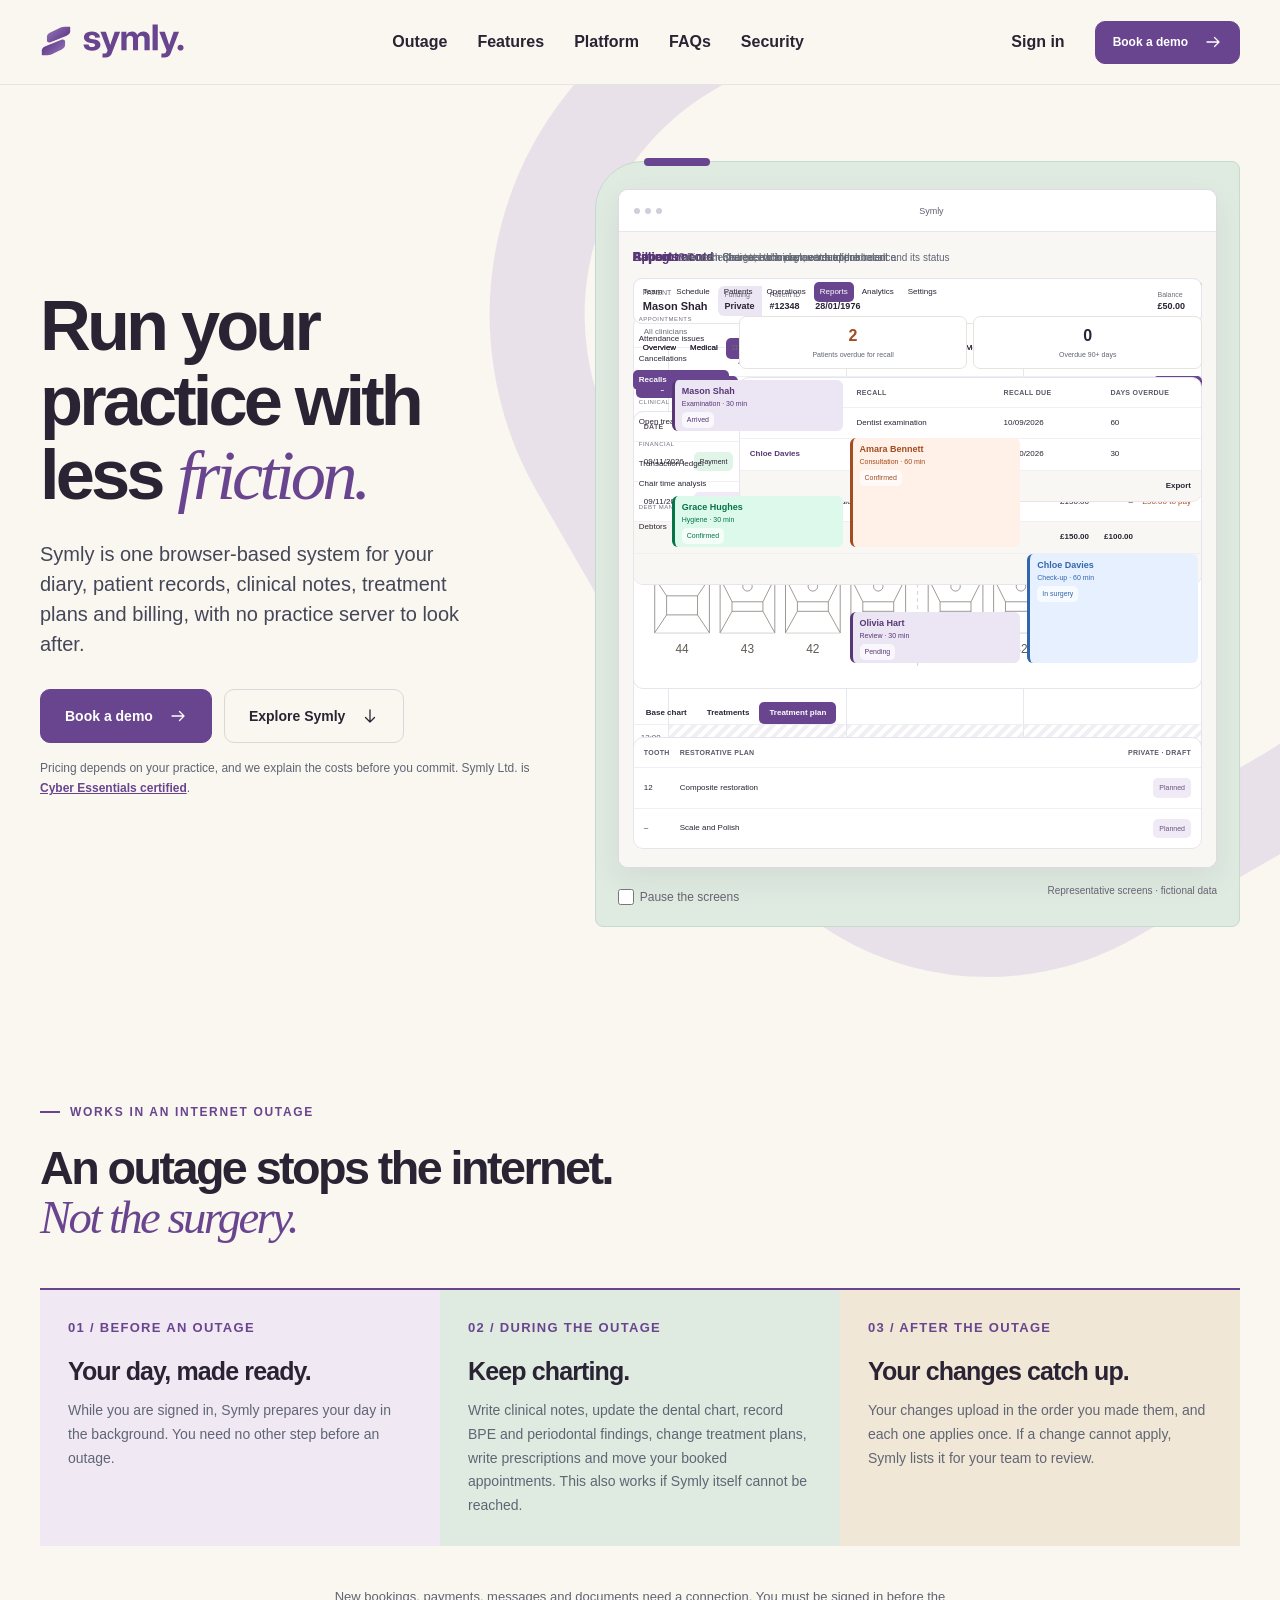
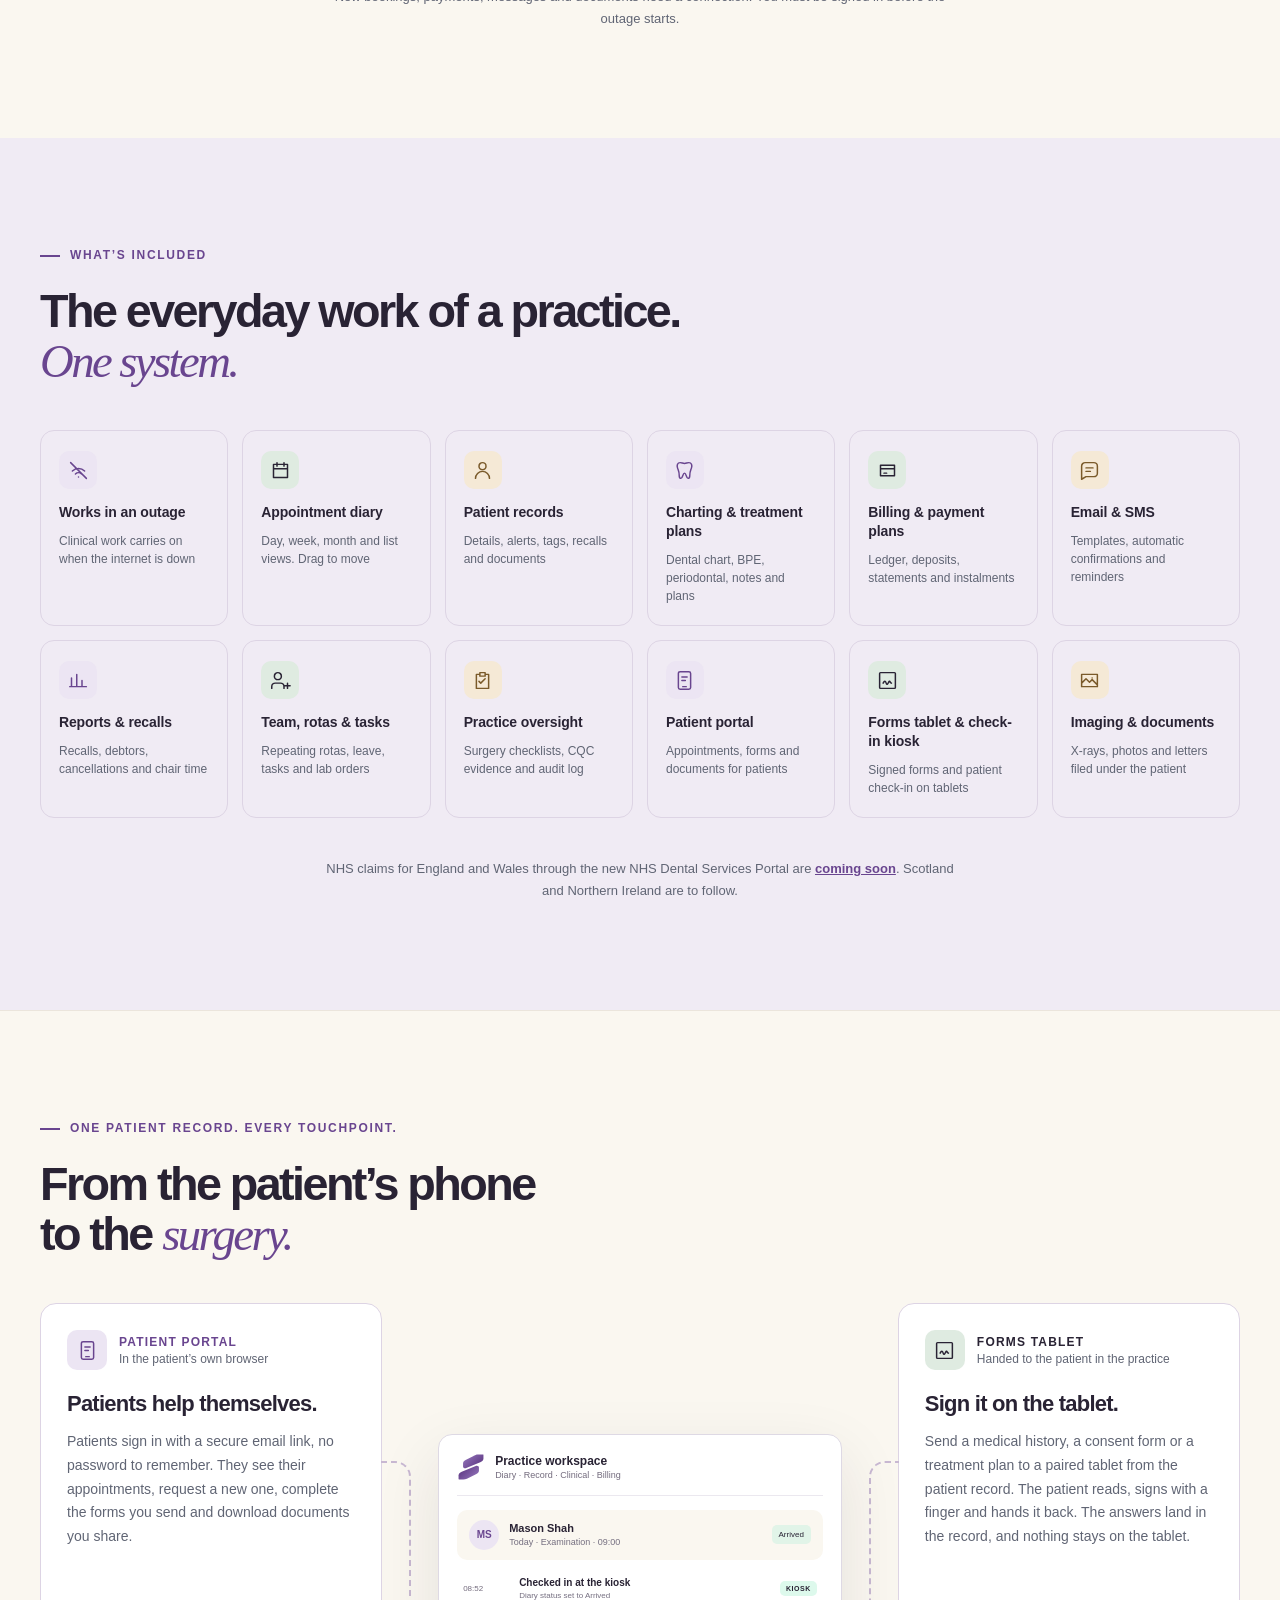
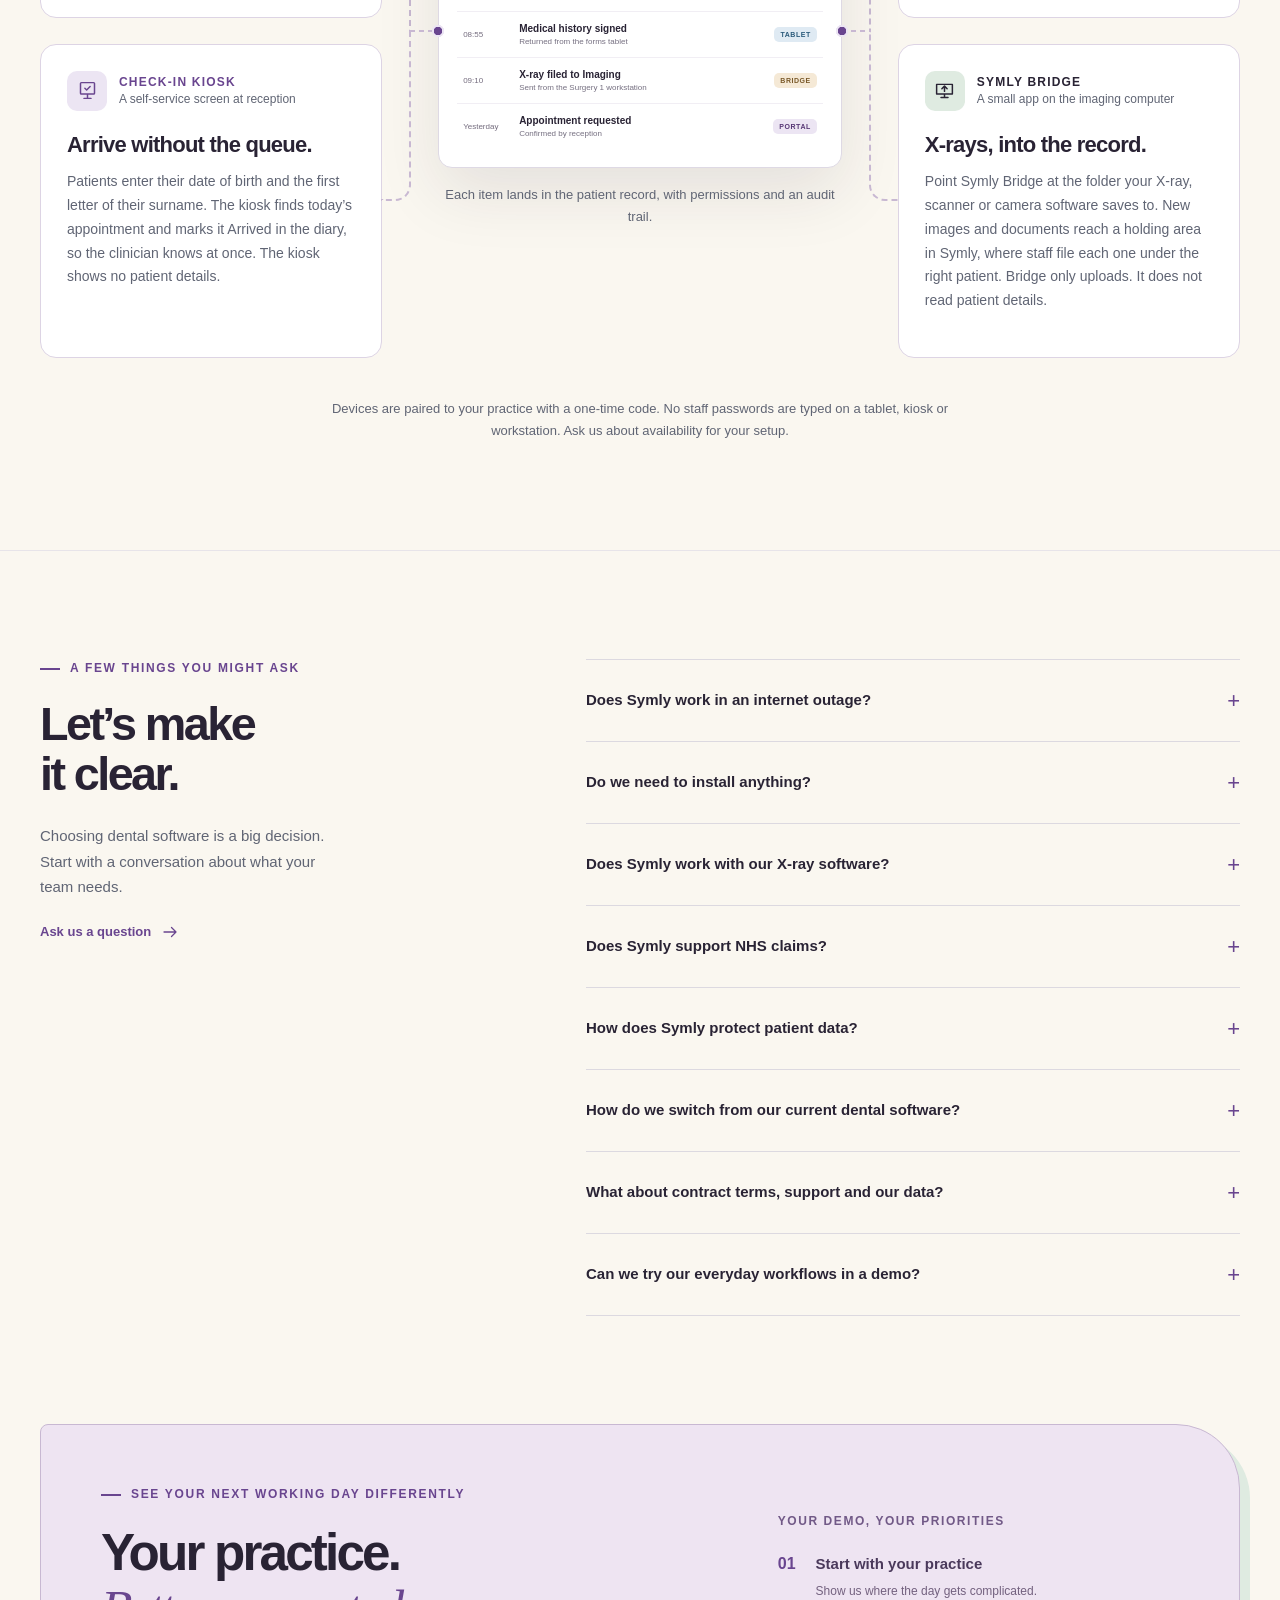
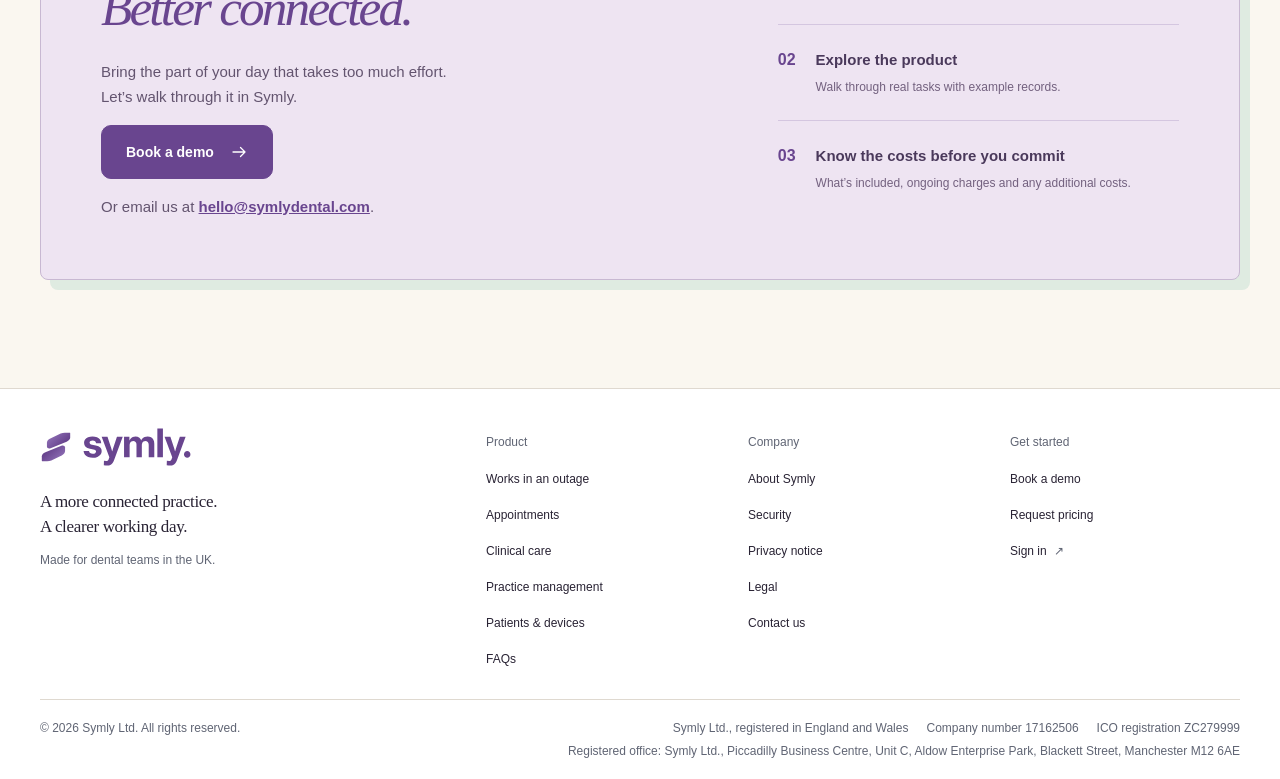
==== commit 112e586d: "Remove the outage and NHS paragraphs from the homepage hero Remove the unused hero-support styles. G" ====
--- a/index.html
+++ b/index.html
@@ -15,7 +15,7 @@
     <link rel="icon" href="favicon-96.png" type="image/png" sizes="96x96">
     <link rel="icon" href="favicon-192.png" type="image/png" sizes="192x192">
     <link rel="apple-touch-icon" href="apple-touch-icon.png" sizes="180x180">
-    <link rel="stylesheet" href="styles.css?v=7b2d88edfb">
+    <link rel="stylesheet" href="styles.css?v=9f62b654a4">
     <meta name="theme-color" content="#69458f">
     <meta name="robots" content="index, follow, max-image-preview:large">
     <meta property="og:type" content="website">
@@ -185,7 +185,7 @@
           "name": "Does Symly support NHS claims?",
           "acceptedAnswer": {
             "@type": "Answer",
-            "text": "NHS claims for England and Wales are coming soon, and Scotland and Northern Ireland are to follow. Symly is built for the new NHS Dental Services Portal (NHSDSP), which replaces WebEDI. Ask us about the timing and your requirements."
+            "text": "Not yet. NHS claims for England and Wales are coming soon, and Scotland and Northern Ireland are to follow. Symly is built for the new NHS Dental Services Portal (NHSDSP), which replaces WebEDI. Ask us about the timing and your requirements."
           }
         },
         {
@@ -193,7 +193,7 @@
           "name": "How does Symly protect patient data?",
           "acceptedAnswer": {
             "@type": "Answer",
-            "text": "Every connection to Symly uses HTTPS, and Symly runs on providers that keep information in the UK or the European Economic Area. Each practice’s records are kept apart, and roles and permissions decide what each member of staff can see. Symly records each sign-in and each access to a patient record. Symly Ltd. is Cyber Essentials certified. Read the security page for the detail."
+            "text": "Every connection to Symly uses HTTPS, and Symly runs on providers that keep information in the UK or the European Economic Area. Each practice’s records are kept apart, and roles and permissions decide what each member of staff can see. Symly records each sign-in and each access to a patient record. Read the security page for the detail."
           }
         },
         {
@@ -298,6 +298,11 @@
                 </svg></a
               >
             </div>
+            <p class="cta-note">
+              Pricing depends on your practice, and we explain the costs before
+              you commit. Symly Ltd. is
+              <a href="security.html">Cyber Essentials certified</a>.
+            </p>
           </div>
           <figure class="product-stage">
             <div class="product-window" data-nosnippet>
@@ -544,11 +549,6 @@
           <div>
             <div class="eyebrow"><span></span> Works in an internet outage</div>
             <h2>An outage stops the internet.<br><em>Not the surgery.</em></h2>
-            <p class="section-lead">
-              In an internet outage, signed-in clinicians can keep charting,
-              writing notes and updating treatment plans. Symly uploads the
-              changes when the connection returns.
-            </p>
           </div>
         </div>
         <div class="container step-grid">
@@ -704,9 +704,9 @@
         </div>
         <div class="container">
           <p class="platform-note">
-            For private dental practices across the UK. NHS claims for England
-            and Wales are coming soon, and Scotland and Northern Ireland are to
-            follow. <a href="#nhs">Read about NHS claims</a>.
+            NHS claims for England and Wales through the new NHS Dental
+            Services Portal are <a href="#nhs">coming soon</a>. Scotland and
+            Northern Ireland are to follow.
           </p>
         </div>
       </section>
@@ -916,8 +916,8 @@
             <details id="nhs">
               <summary>Does Symly support NHS claims?</summary>
               <p>
-                NHS claims for England and Wales are coming soon, and Scotland
-                and Northern Ireland are to follow. Symly is built for
+                Not yet. NHS claims for England and Wales are coming soon, and
+                Scotland and Northern Ireland are to follow. Symly is built for
                 the new NHS Dental Services Portal (NHSDSP), which replaces
                 WebEDI. Ask us about the timing and your requirements.
               </p>
@@ -929,9 +929,8 @@
                 providers that keep information in the UK or the European
                 Economic Area. Each practice’s records are kept apart, and roles
                 and permissions decide what each member of staff can see. Symly
-                records each sign-in and each access to a patient record. Symly
-                Ltd. is Cyber Essentials certified. Read the
-                <a href="security.html">security page</a> for the detail.
+                records each sign-in and each access to a patient record. Read
+                the <a href="security.html">security page</a> for the detail.
               </p>
             </details>
             <details>
@@ -988,8 +987,6 @@
             <p class="cta-note">
               Or email us at
               <a href="mailto:hello@symlydental.com">hello@symlydental.com</a>.
-              Pricing depends on your practice, and we explain the costs before
-              you commit.
             </p>
           </div>
           <div class="demo-agenda">
--- a/styles.css
+++ b/styles.css
@@ -255,13 +255,6 @@
   color: #454658;
   margin-bottom: 30px;
 }
-.section-lead {
-  max-width: 560px;
-  margin: 18px 0 0;
-  color: var(--muted);
-  font-size: 15px;
-}
-.section-lead a,
 .platform-note a,
 .cta-note a {
   color: var(--purple);
@@ -1646,9 +1639,6 @@
   .hero-lead {
     font-size: 18px;
   }
-  .section-lead {
-    font-size: 14px;
-  }
   .hero-actions {
     gap: 9px;
   }
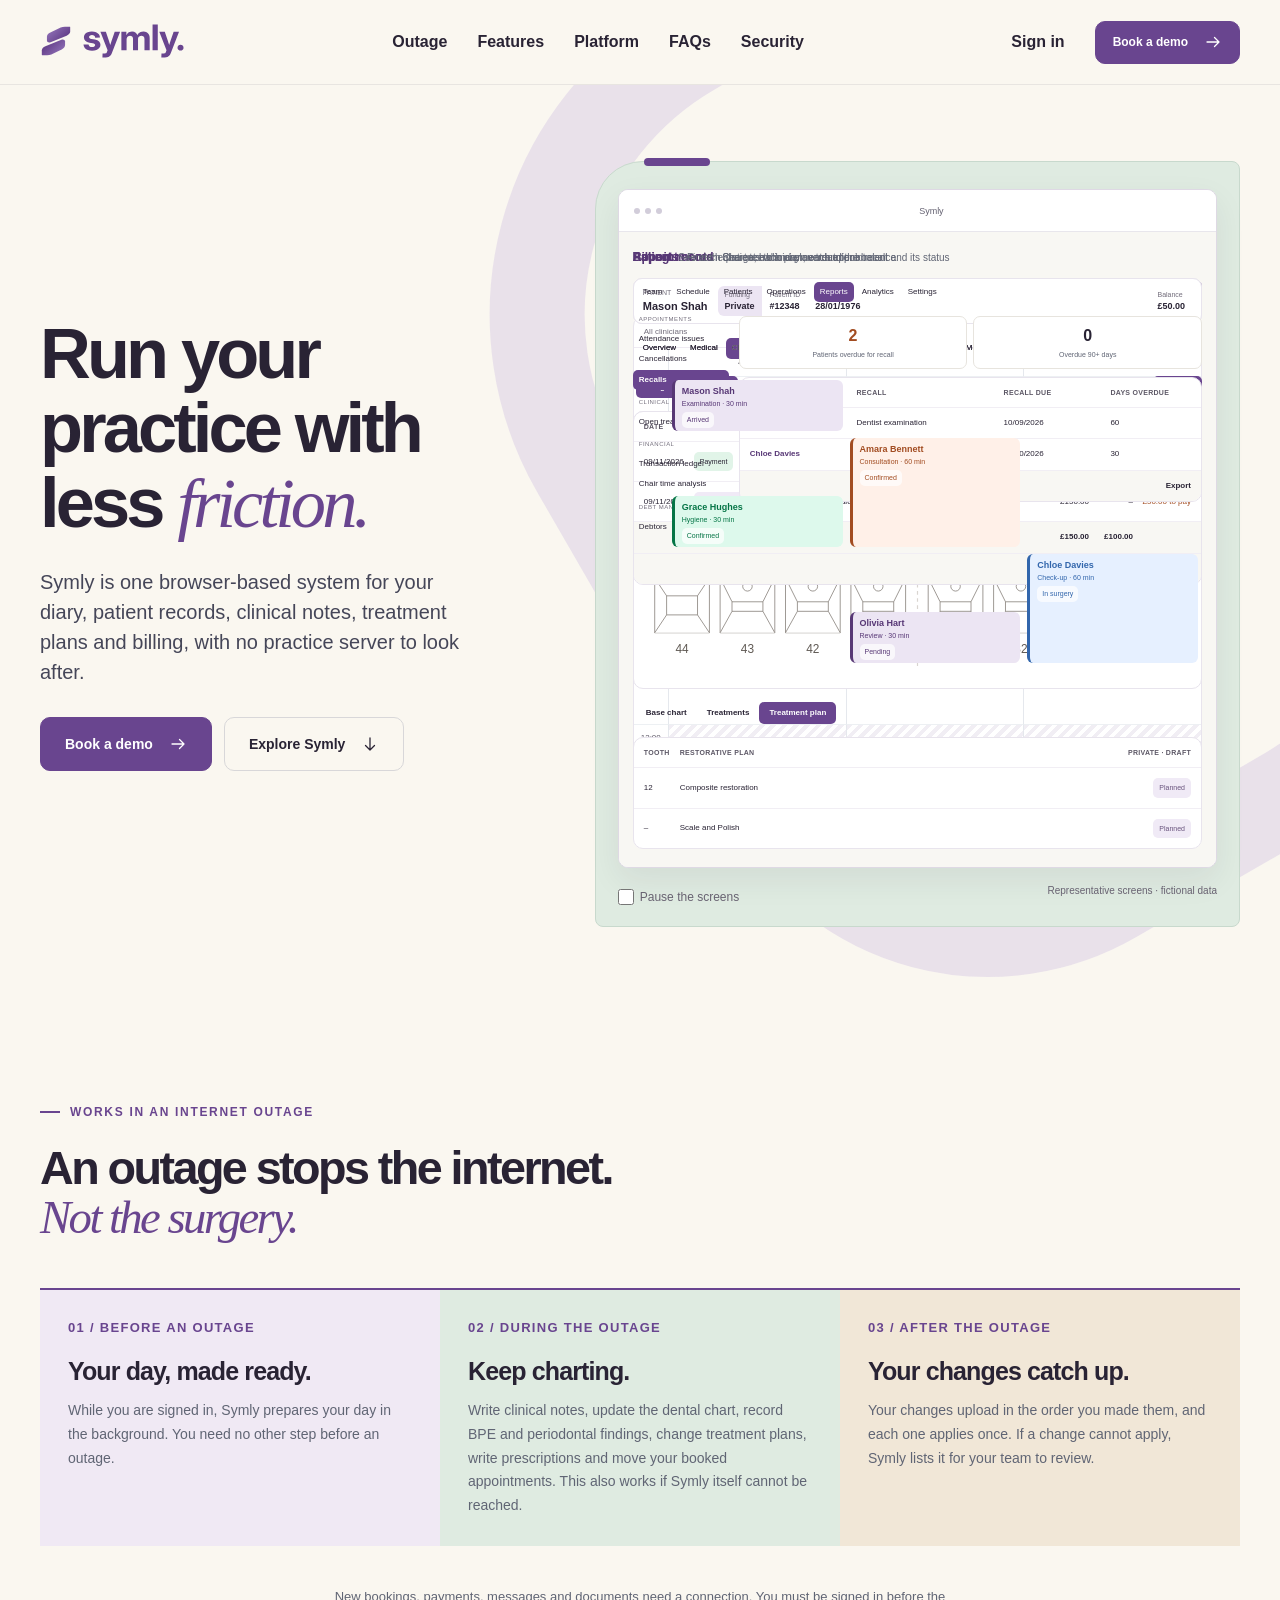
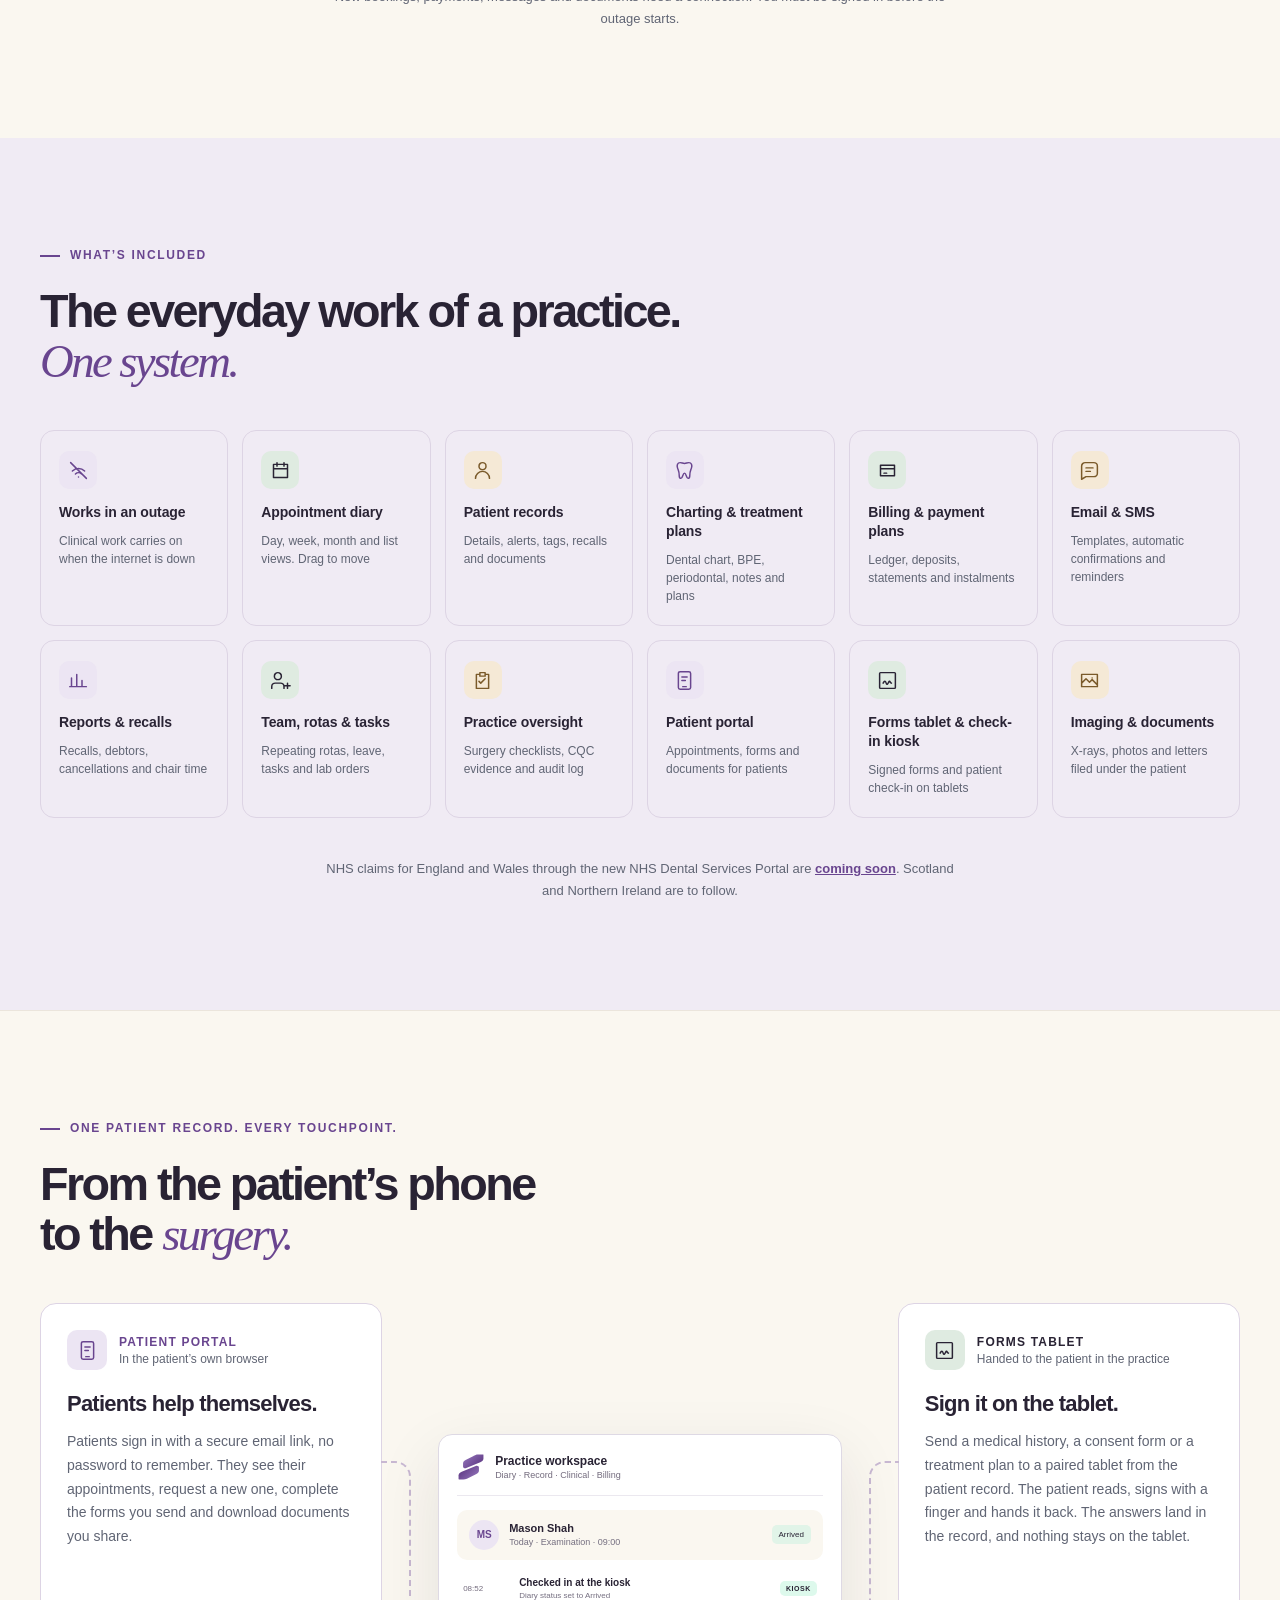
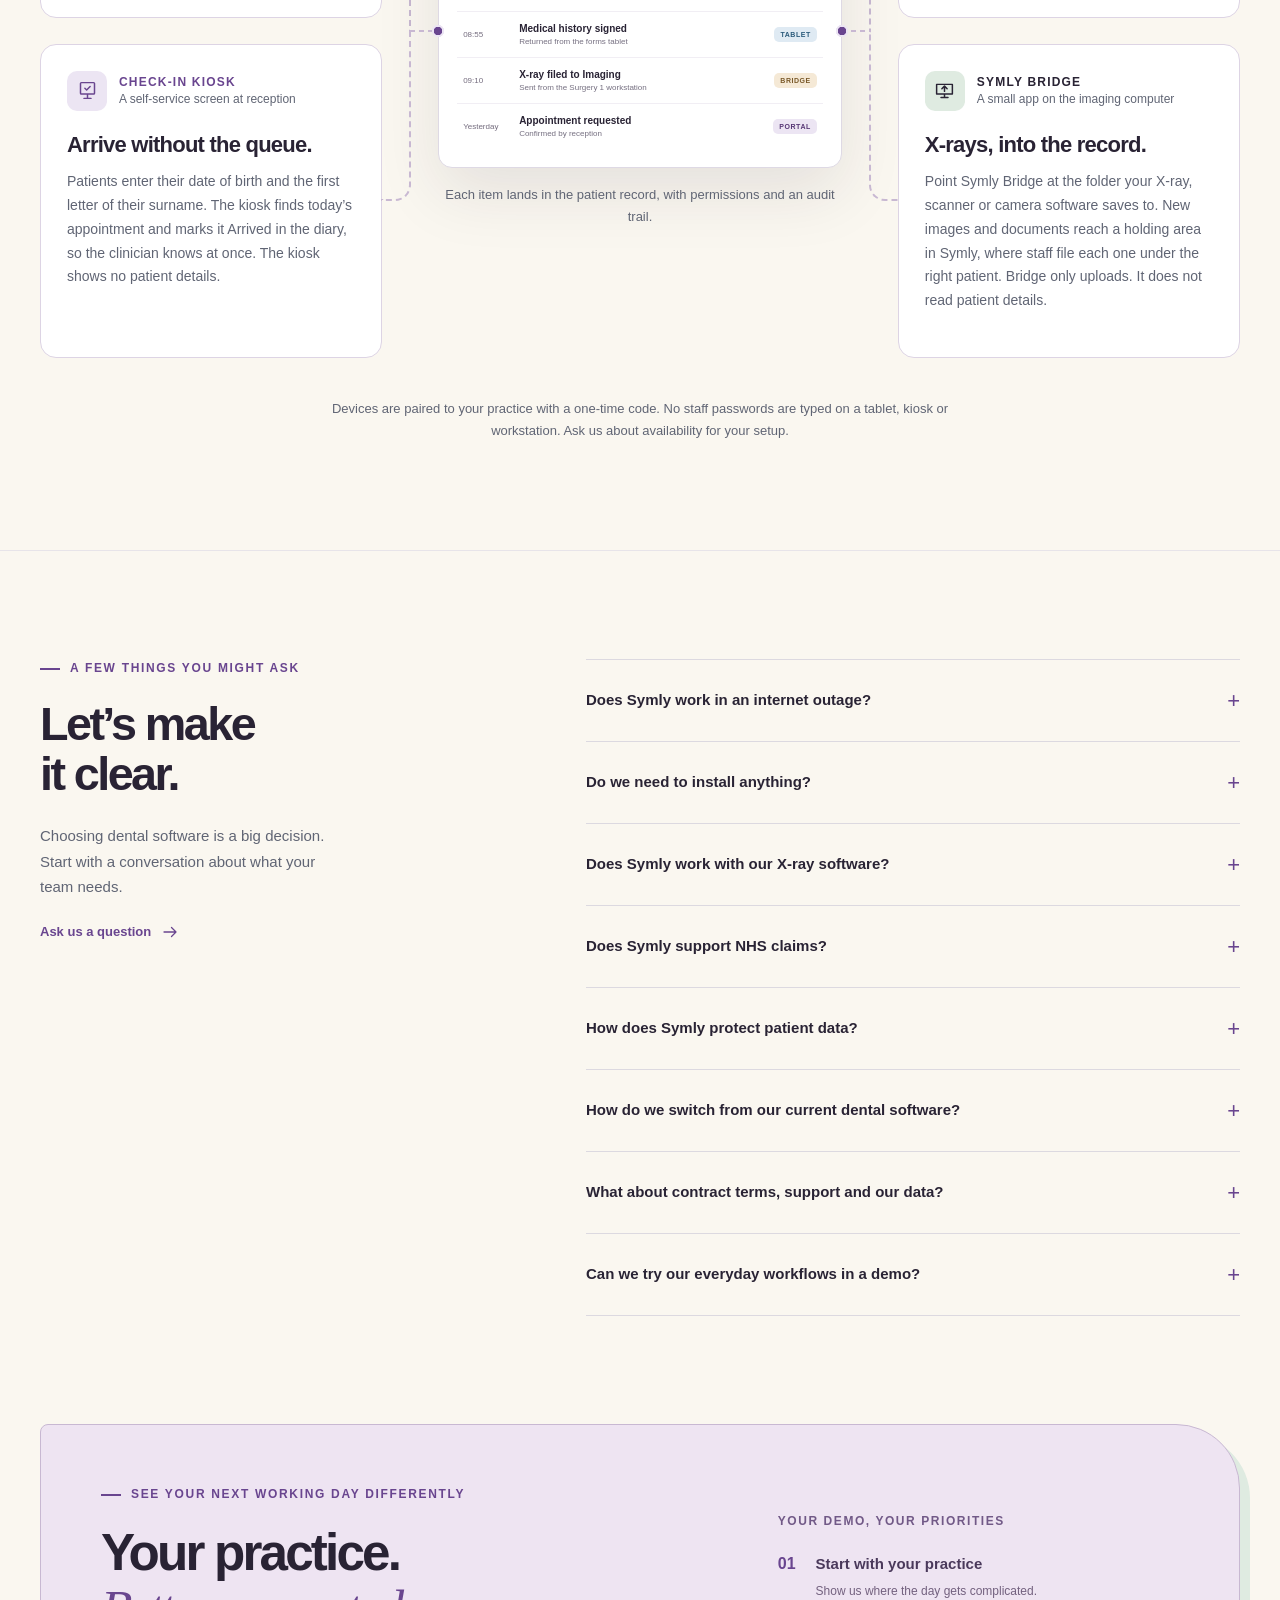
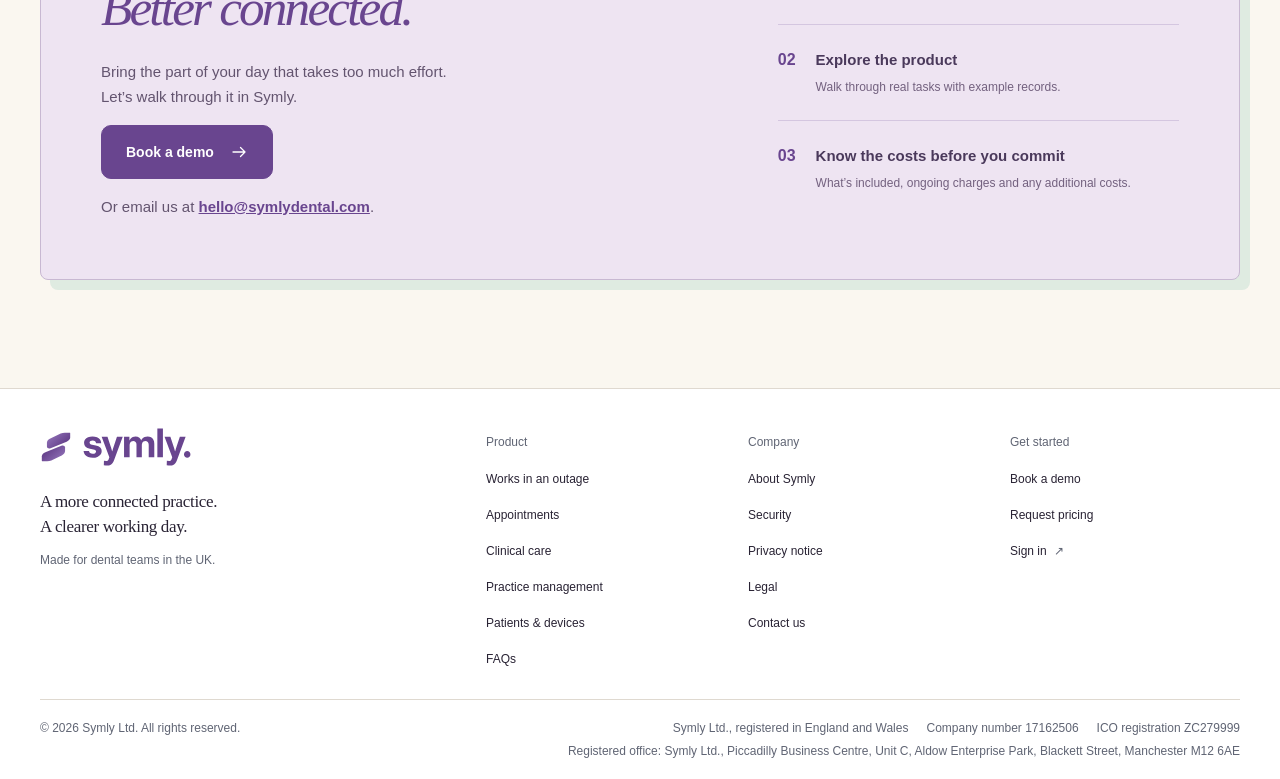
==== commit 4927e9a4: "Remove the pricing note from the homepage hero Co-Authored-By: Claude Opus 5.5 <noreply@anthropic.co" ====
--- a/index.html
+++ b/index.html
@@ -298,11 +298,6 @@
                 </svg></a
               >
             </div>
-            <p class="cta-note">
-              Pricing depends on your practice, and we explain the costs before
-              you commit. Symly Ltd. is
-              <a href="security.html">Cyber Essentials certified</a>.
-            </p>
           </div>
           <figure class="product-stage">
             <div class="product-window" data-nosnippet>
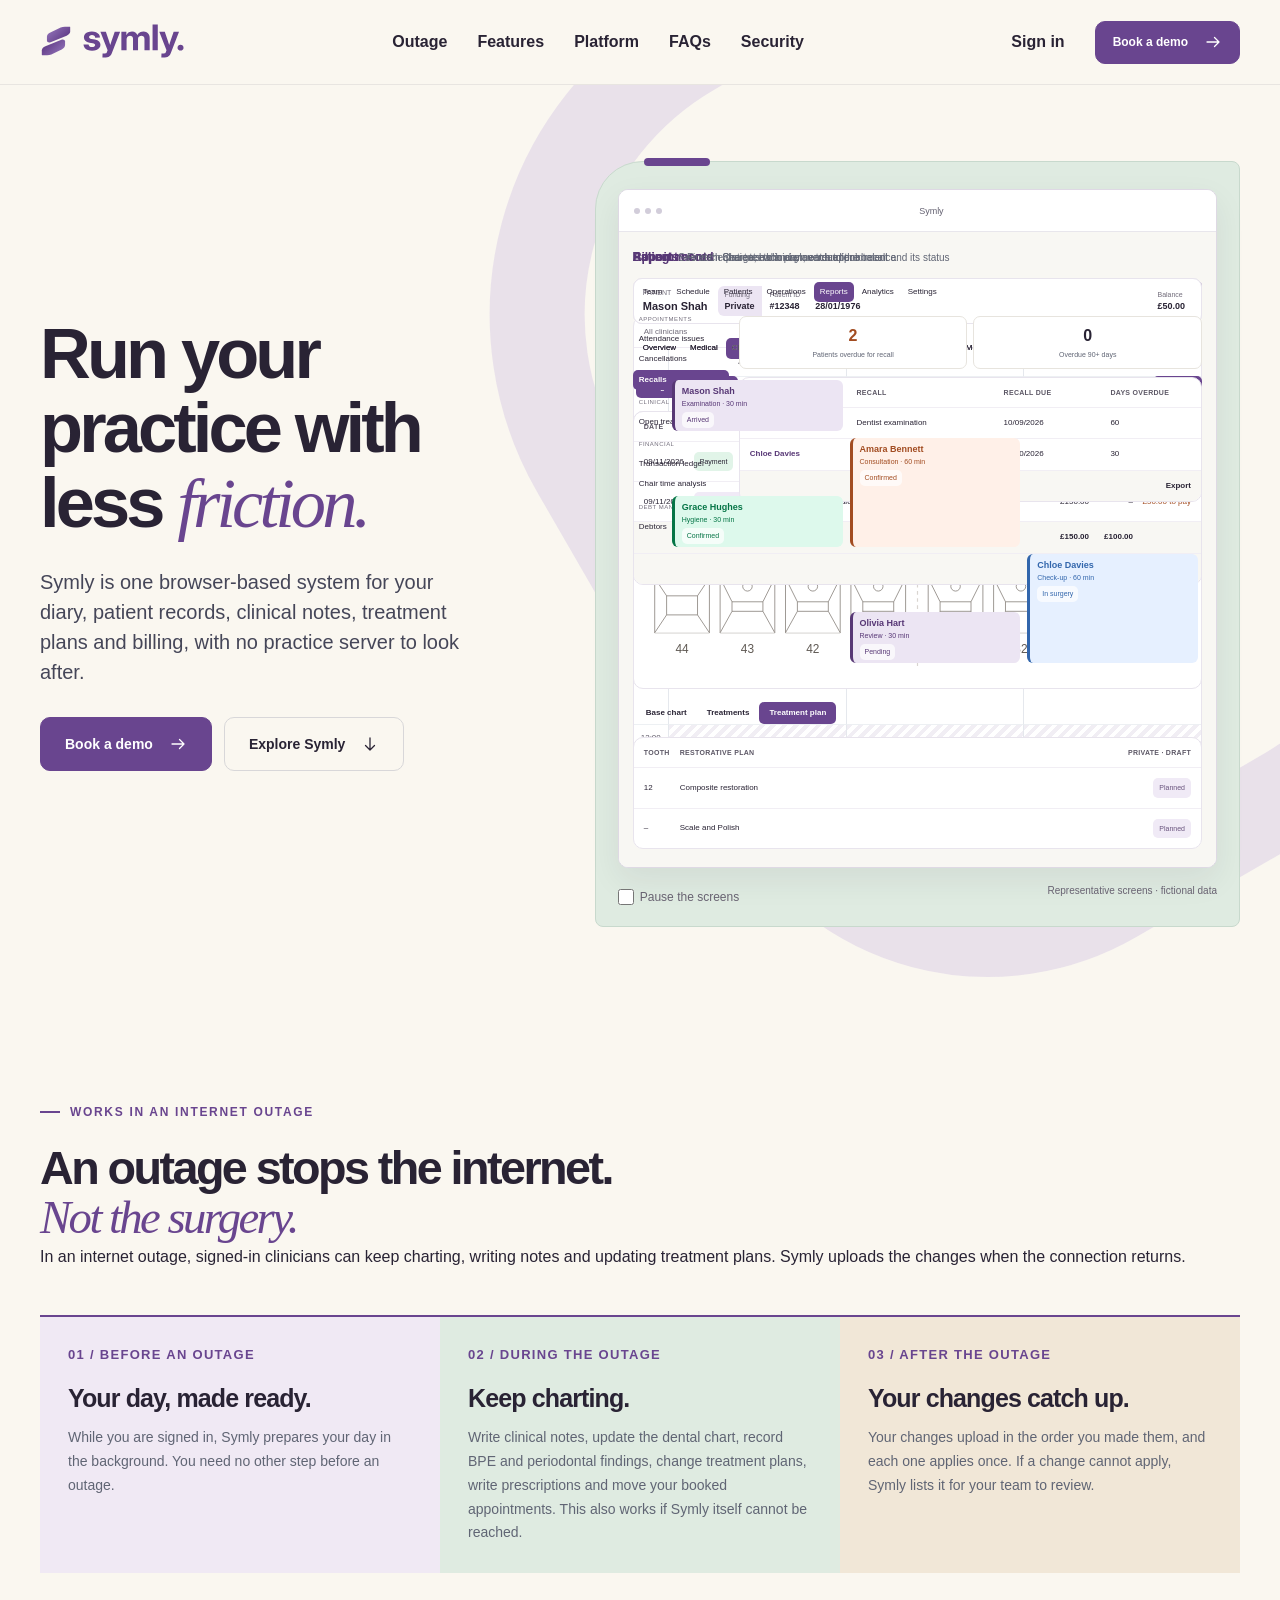
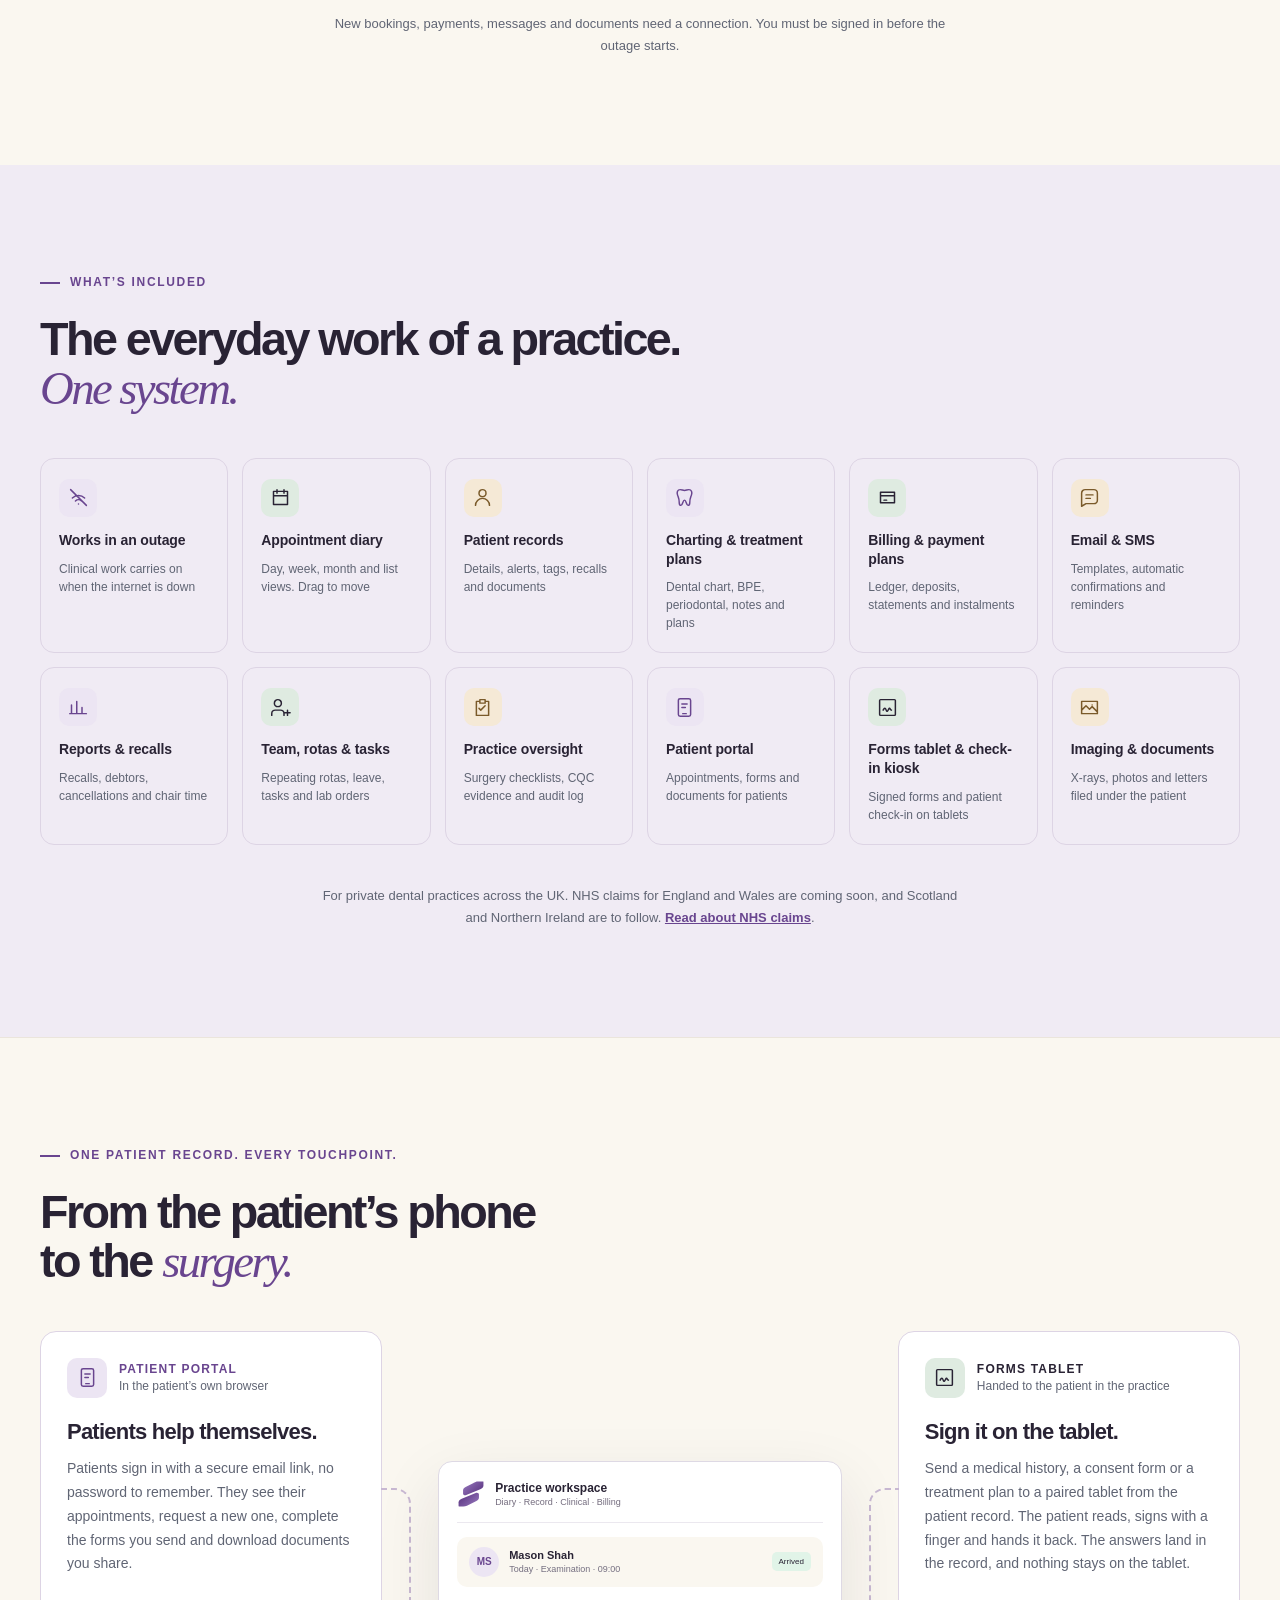
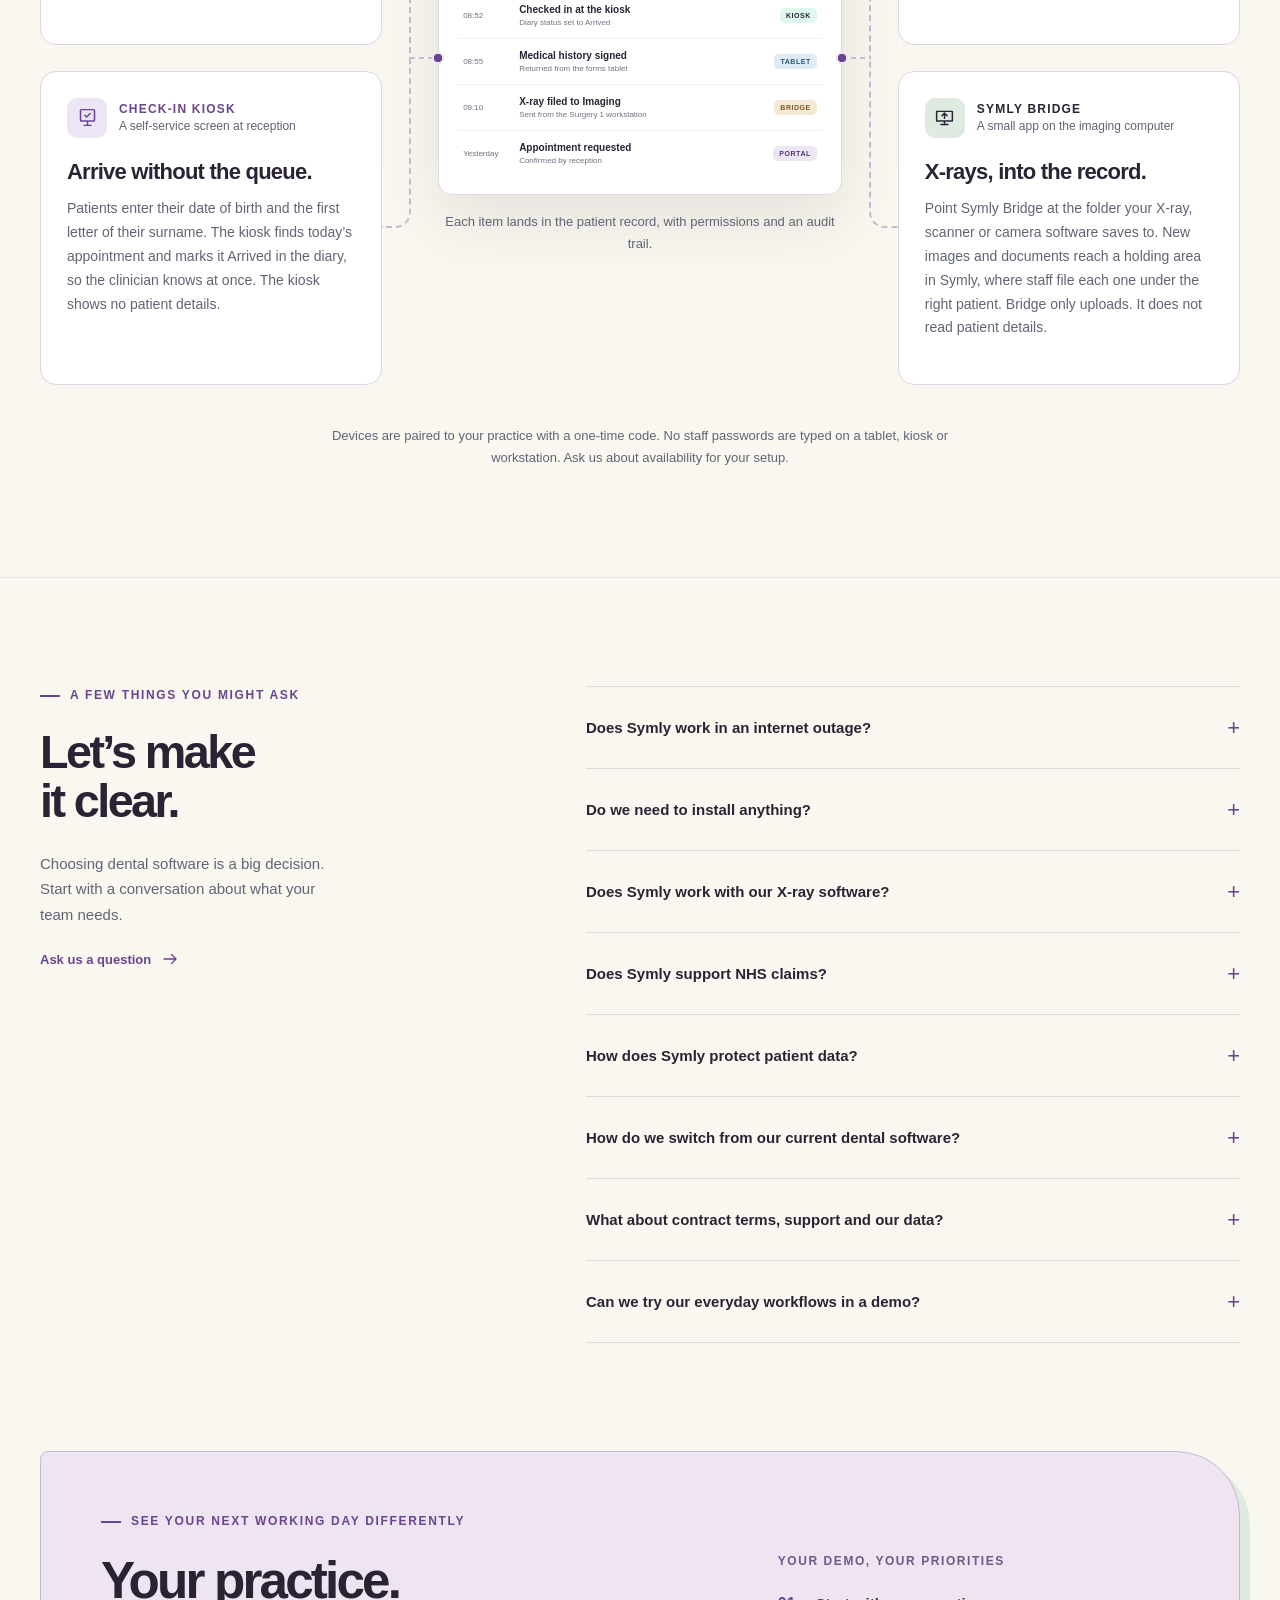
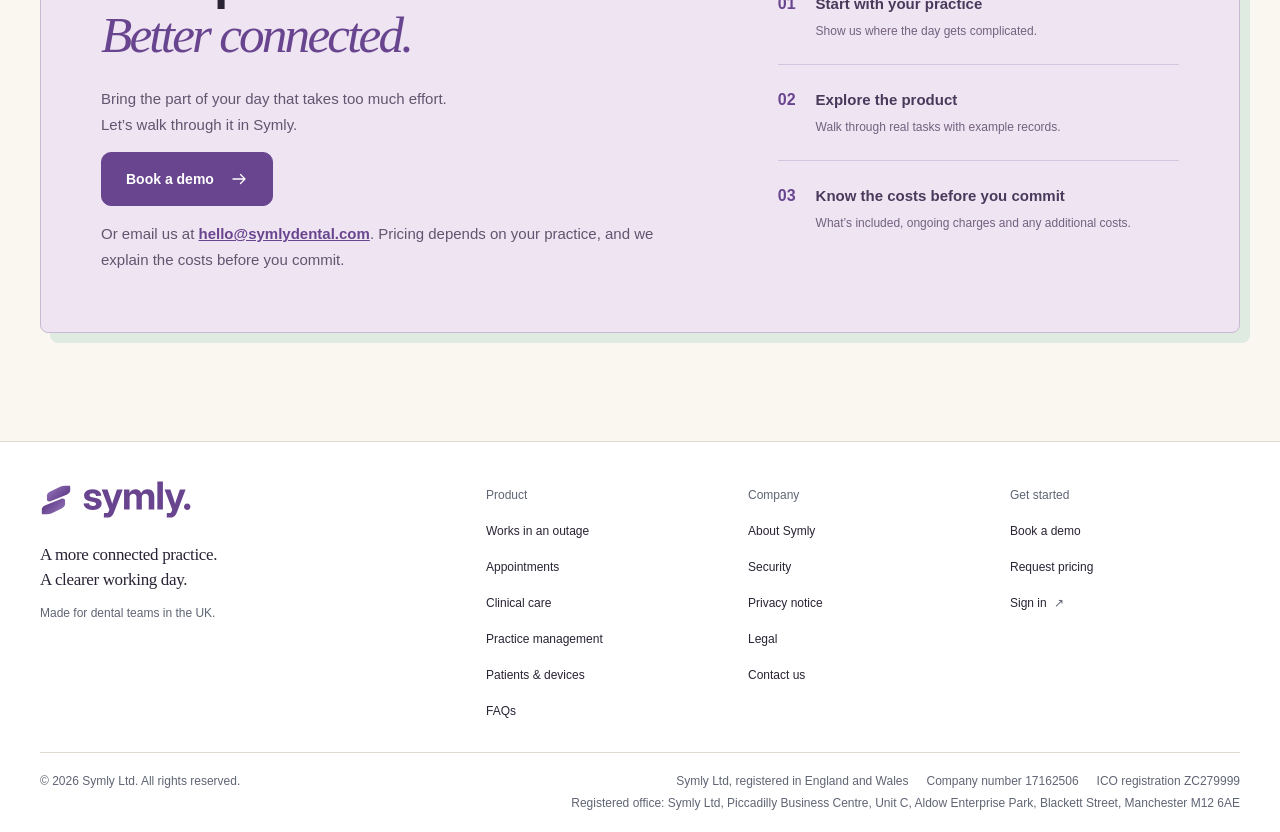
==== commit fe972bce: "Describe the privacy notice and the practice's role on the legal page The privacy notice now covers " ====
--- a/index.html
+++ b/index.html
@@ -15,7 +15,7 @@
     <link rel="icon" href="favicon-96.png" type="image/png" sizes="96x96">
     <link rel="icon" href="favicon-192.png" type="image/png" sizes="192x192">
     <link rel="apple-touch-icon" href="apple-touch-icon.png" sizes="180x180">
-    <link rel="stylesheet" href="styles.css?v=9f62b654a4">
+    <link rel="stylesheet" href="styles.css?v=7b2d88edfb">
     <meta name="theme-color" content="#69458f">
     <meta name="robots" content="index, follow, max-image-preview:large">
     <meta property="og:type" content="website">
@@ -66,7 +66,7 @@
       "@type": "Organization",
       "@id": "https://symlydental.com/#organization",
       "name": "Symly",
-      "legalName": "Symly Ltd.",
+      "legalName": "Symly Ltd",
       "alternateName": [
         "Symly Software"
       ],
@@ -185,7 +185,7 @@
           "name": "Does Symly support NHS claims?",
           "acceptedAnswer": {
             "@type": "Answer",
-            "text": "Not yet. NHS claims for England and Wales are coming soon, and Scotland and Northern Ireland are to follow. Symly is built for the new NHS Dental Services Portal (NHSDSP), which replaces WebEDI. Ask us about the timing and your requirements."
+            "text": "NHS claims for England and Wales are coming soon, and Scotland and Northern Ireland are to follow. Symly is built for the new NHS Dental Services Portal (NHSDSP), which replaces WebEDI. Ask us about the timing and your requirements."
           }
         },
         {
@@ -193,7 +193,7 @@
           "name": "How does Symly protect patient data?",
           "acceptedAnswer": {
             "@type": "Answer",
-            "text": "Every connection to Symly uses HTTPS, and Symly runs on providers that keep information in the UK or the European Economic Area. Each practice’s records are kept apart, and roles and permissions decide what each member of staff can see. Symly records each sign-in and each access to a patient record. Read the security page for the detail."
+            "text": "Every connection to Symly uses HTTPS, and Symly runs on providers that keep information in the UK or the European Economic Area. Each practice’s records are kept apart, and roles and permissions decide what each member of staff can see. Symly records each sign-in and each access to a patient record. Symly Ltd is Cyber Essentials certified. Read the security page for the detail."
           }
         },
         {
@@ -544,6 +544,11 @@
           <div>
             <div class="eyebrow"><span></span> Works in an internet outage</div>
             <h2>An outage stops the internet.<br><em>Not the surgery.</em></h2>
+            <p class="section-lead">
+              In an internet outage, signed-in clinicians can keep charting,
+              writing notes and updating treatment plans. Symly uploads the
+              changes when the connection returns.
+            </p>
           </div>
         </div>
         <div class="container step-grid">
@@ -699,9 +704,9 @@
         </div>
         <div class="container">
           <p class="platform-note">
-            NHS claims for England and Wales through the new NHS Dental
-            Services Portal are <a href="#nhs">coming soon</a>. Scotland and
-            Northern Ireland are to follow.
+            For private dental practices across the UK. NHS claims for England
+            and Wales are coming soon, and Scotland and Northern Ireland are to
+            follow. <a href="#nhs">Read about NHS claims</a>.
           </p>
         </div>
       </section>
@@ -911,8 +916,8 @@
             <details id="nhs">
               <summary>Does Symly support NHS claims?</summary>
               <p>
-                Not yet. NHS claims for England and Wales are coming soon, and
-                Scotland and Northern Ireland are to follow. Symly is built for
+                NHS claims for England and Wales are coming soon, and Scotland
+                and Northern Ireland are to follow. Symly is built for
                 the new NHS Dental Services Portal (NHSDSP), which replaces
                 WebEDI. Ask us about the timing and your requirements.
               </p>
@@ -924,8 +929,9 @@
                 providers that keep information in the UK or the European
                 Economic Area. Each practice’s records are kept apart, and roles
                 and permissions decide what each member of staff can see. Symly
-                records each sign-in and each access to a patient record. Read
-                the <a href="security.html">security page</a> for the detail.
+                records each sign-in and each access to a patient record. Symly
+                Ltd is Cyber Essentials certified. Read the
+                <a href="security.html">security page</a> for the detail.
               </p>
             </details>
             <details>
@@ -982,6 +988,8 @@
             <p class="cta-note">
               Or email us at
               <a href="mailto:hello@symlydental.com">hello@symlydental.com</a>.
+              Pricing depends on your practice, and we explain the costs before
+              you commit.
             </p>
           </div>
           <div class="demo-agenda">
@@ -1070,12 +1078,12 @@
         <p class="footer-copyright">© 2026 Symly Ltd. All rights reserved.</p>
         <div class="footer-company">
           <p>
-            <span>Symly Ltd., registered in England and Wales</span>
+            <span>Symly Ltd, registered in England and Wales</span>
             <span>Company number 17162506</span>
             <span>ICO registration <a href="https://ico.org.uk/ESDWebPages/Entry/ZC279999">ZC279999</a></span>
           </p>
           <p>
-            <span class="footer-address">Registered office: Symly Ltd., Piccadilly Business Centre, Unit C, Aldow Enterprise Park, Blackett Street, Manchester M12&nbsp;6AE</span>
+            <span class="footer-address">Registered office: Symly Ltd, Piccadilly Business Centre, Unit C, Aldow Enterprise Park, Blackett Street, Manchester M12&nbsp;6AE</span>
           </p>
         </div>
       </div>
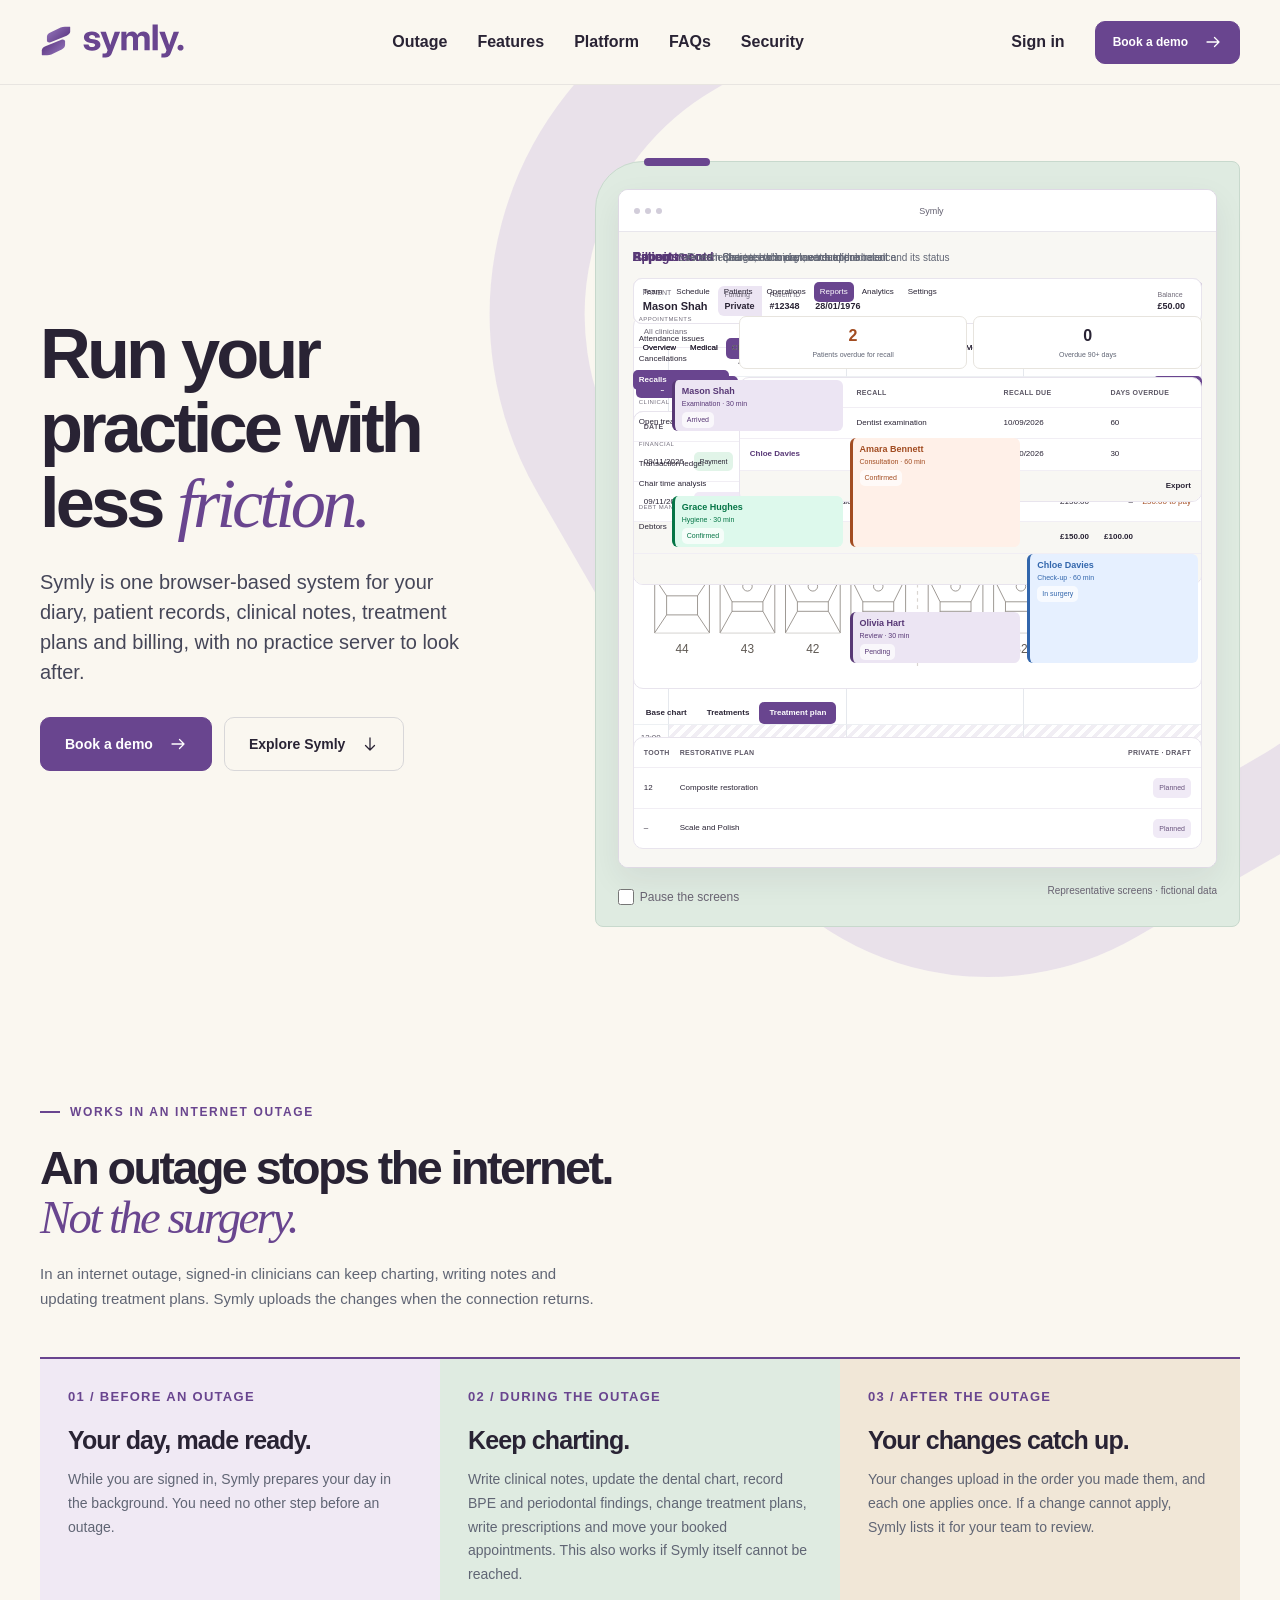
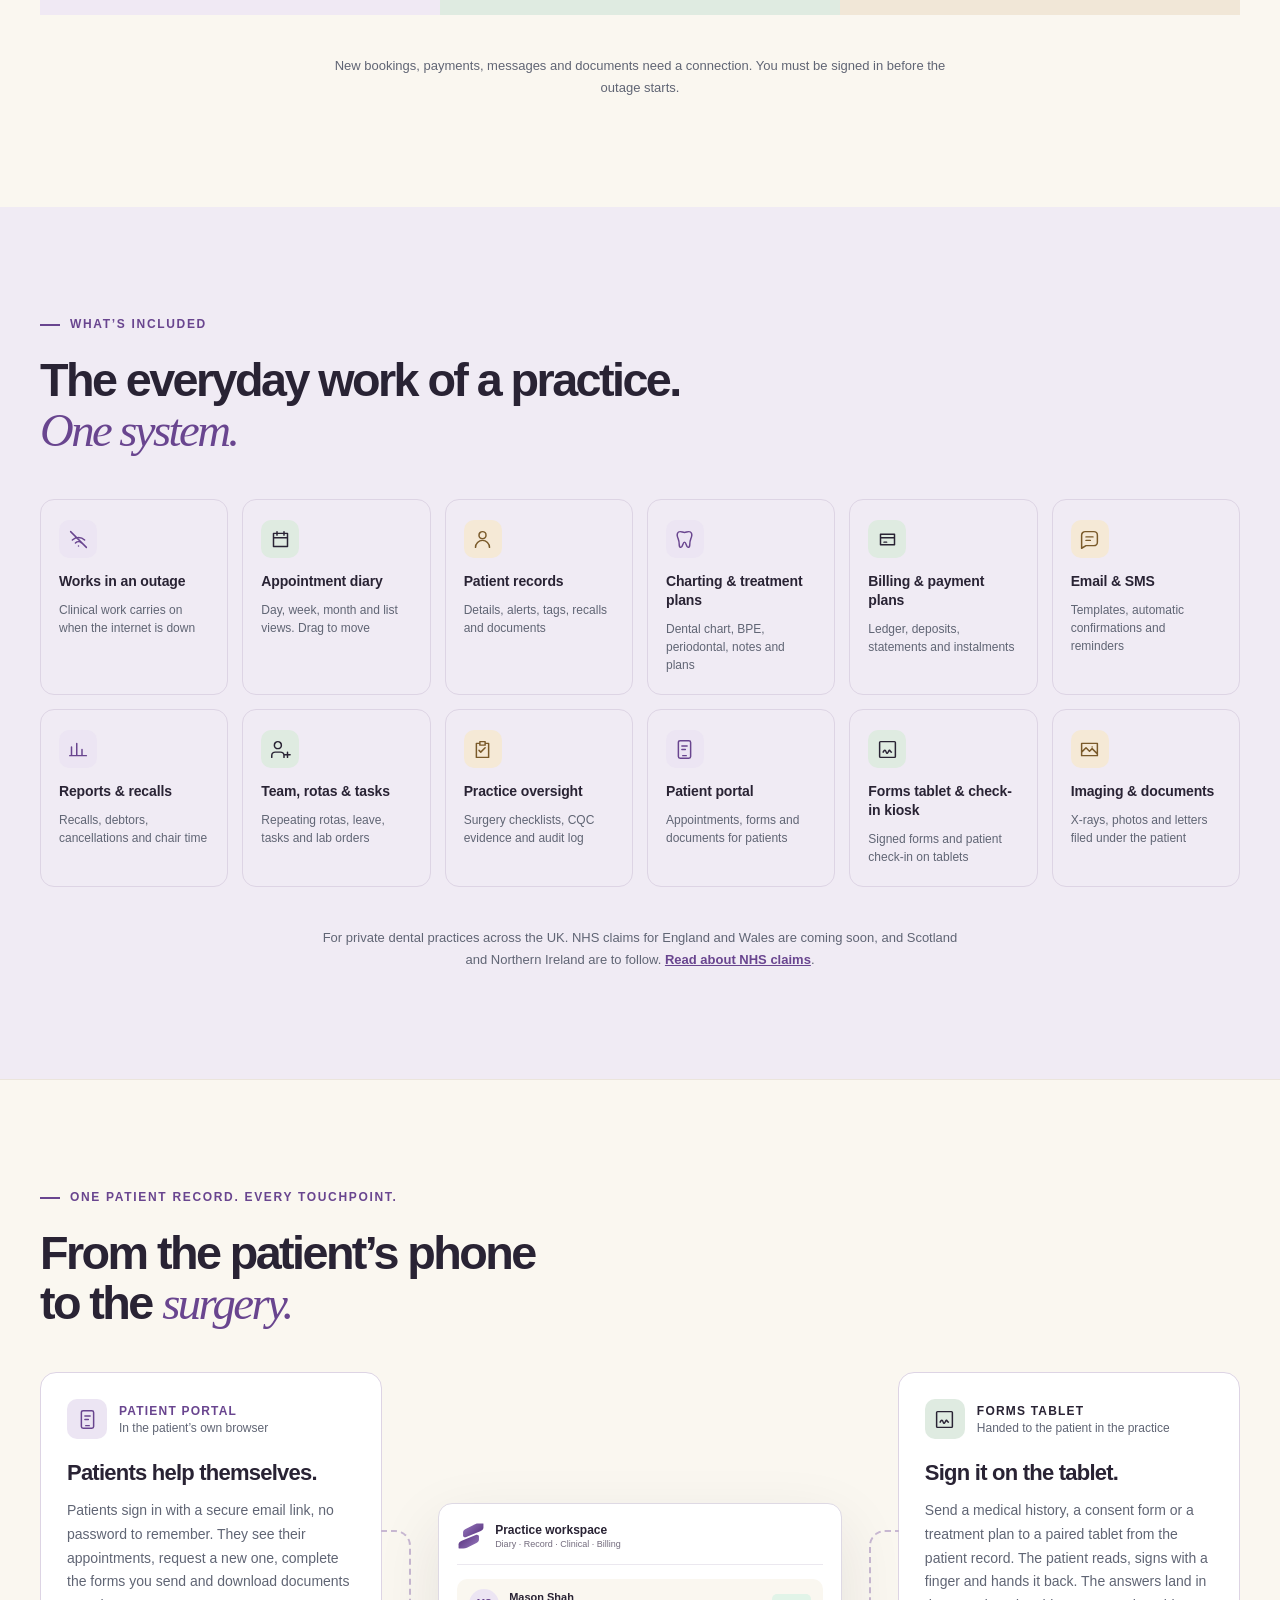
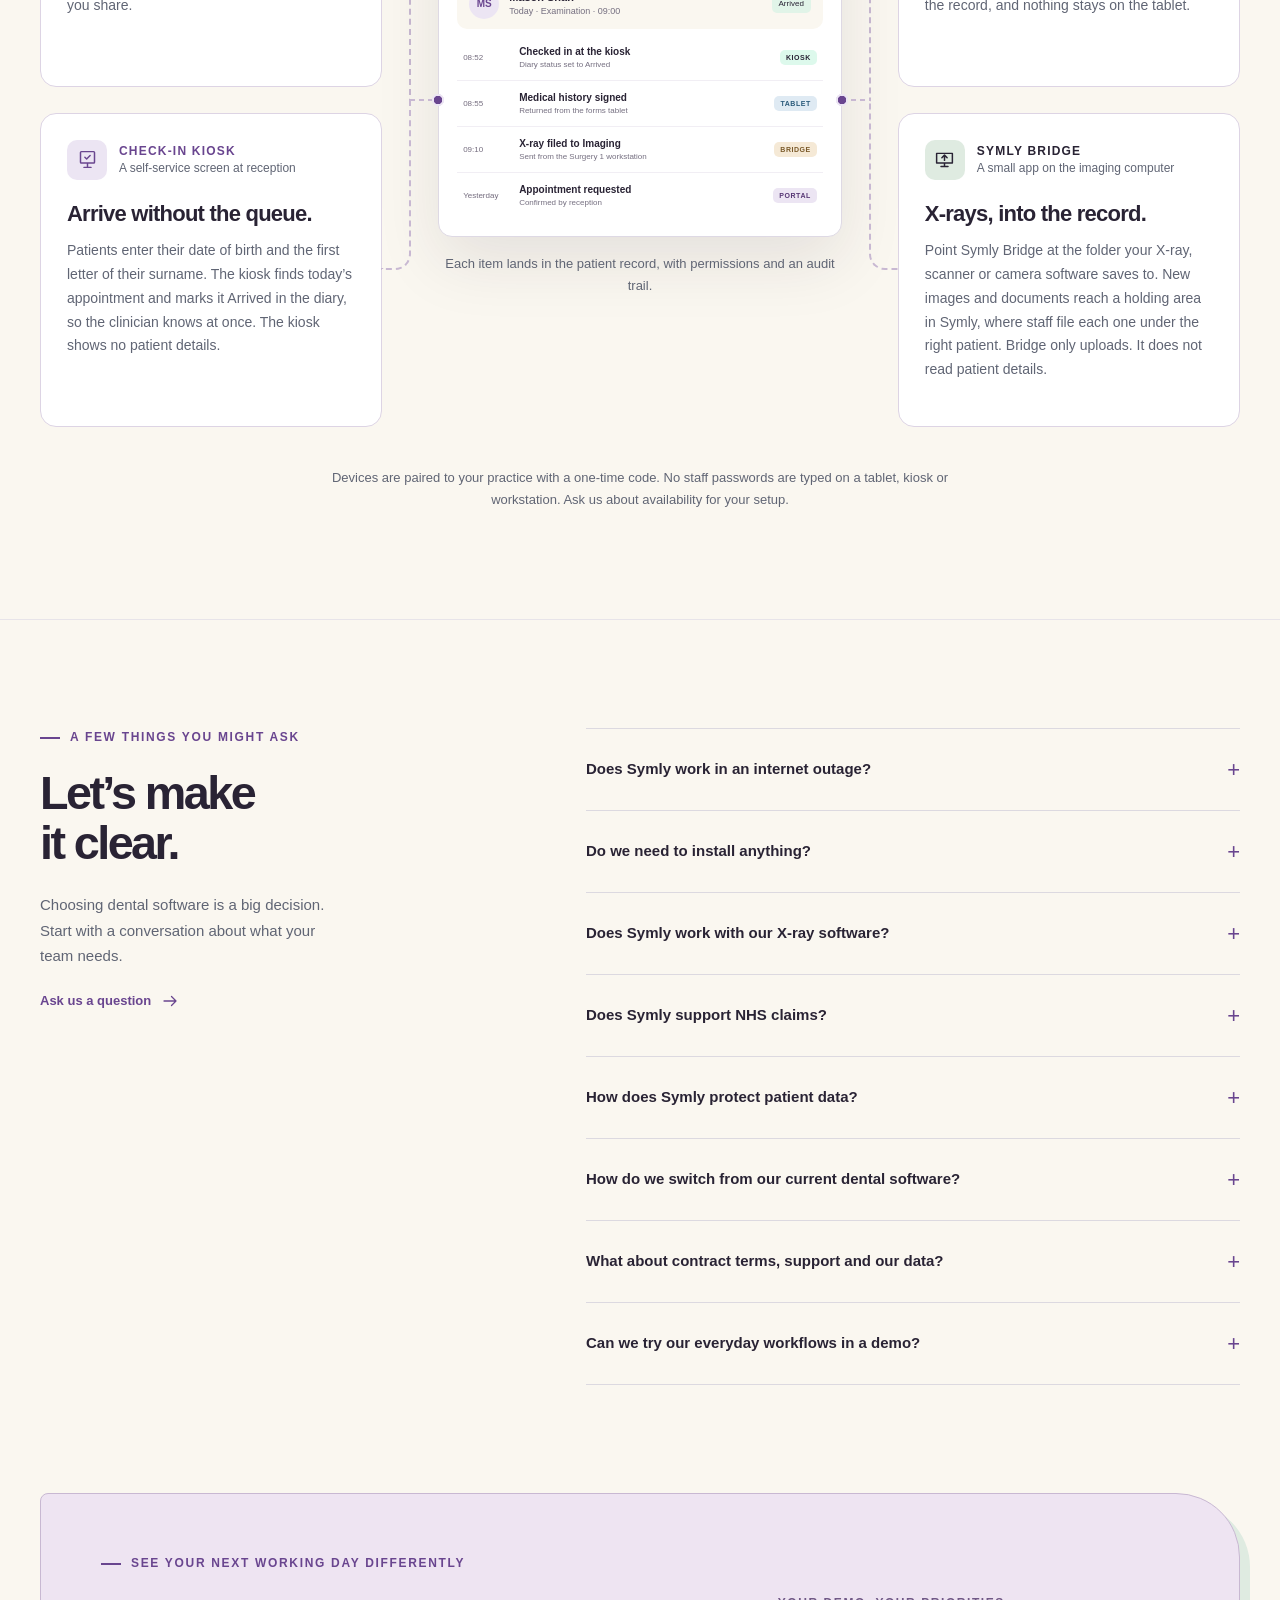
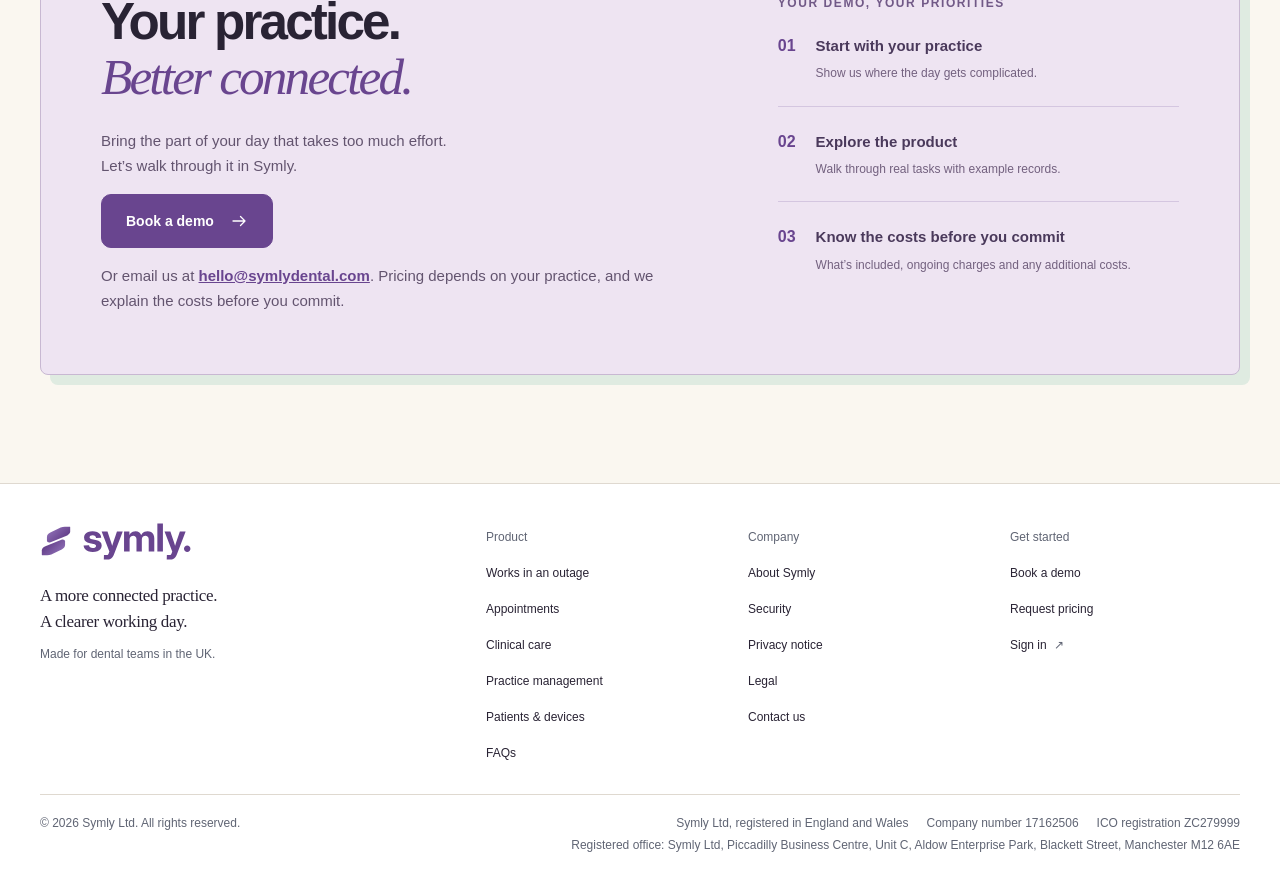
==== commit b60355c8: "Show the privacy notice as a page with sections The privacy notice is now the page privacy.html. It " ====
--- a/index.html
+++ b/index.html
@@ -15,7 +15,7 @@
     <link rel="icon" href="favicon-96.png" type="image/png" sizes="96x96">
     <link rel="icon" href="favicon-192.png" type="image/png" sizes="192x192">
     <link rel="apple-touch-icon" href="apple-touch-icon.png" sizes="180x180">
-    <link rel="stylesheet" href="styles.css?v=7b2d88edfb">
+    <link rel="stylesheet" href="styles.css?v=b3d0aa3d4f">
     <meta name="theme-color" content="#69458f">
     <meta name="robots" content="index, follow, max-image-preview:large">
     <meta property="og:type" content="website">
@@ -1057,7 +1057,7 @@
         <nav class="footer-links" aria-label="Footer company links">
           <strong>Company</strong><a href="about.html">About Symly</a
           ><a href="security.html">Security</a
-          ><a href="documents/website-privacy-notice.docx" download>Privacy notice</a
+          ><a href="privacy.html">Privacy notice</a
           ><a href="legal.html">Legal</a
           ><a href="mailto:hello@symlydental.com">Contact us</a>
         </nav>
--- a/styles.css
+++ b/styles.css
@@ -255,6 +255,13 @@
   color: #454658;
   margin-bottom: 30px;
 }
+.section-lead {
+  max-width: 560px;
+  margin: 18px 0 0;
+  color: var(--muted);
+  font-size: 15px;
+}
+.section-lead a,
 .platform-note a,
 .cta-note a {
   color: var(--purple);
@@ -1087,8 +1094,25 @@
   font-size: 22px;
   margin-top: 36px;
 }
+.page-content h3 {
+  font-size: 17px;
+  margin-top: 26px;
+}
+.page-content .contents {
+  margin-block: 24px;
+  padding: 16px 20px;
+  border: 1px solid var(--line);
+  border-radius: 12px;
+}
+.page-content .contents ul {
+  margin: 0;
+}
+.page-content .updated {
+  font-size: 14px;
+}
 .page-content p,
 .page-content li {
+  overflow-wrap: anywhere;
   font-size: 15px;
   color: var(--muted);
   line-height: 1.8;
@@ -1639,6 +1663,9 @@
   .hero-lead {
     font-size: 18px;
   }
+  .section-lead {
+    font-size: 14px;
+  }
   .hero-actions {
     gap: 9px;
   }
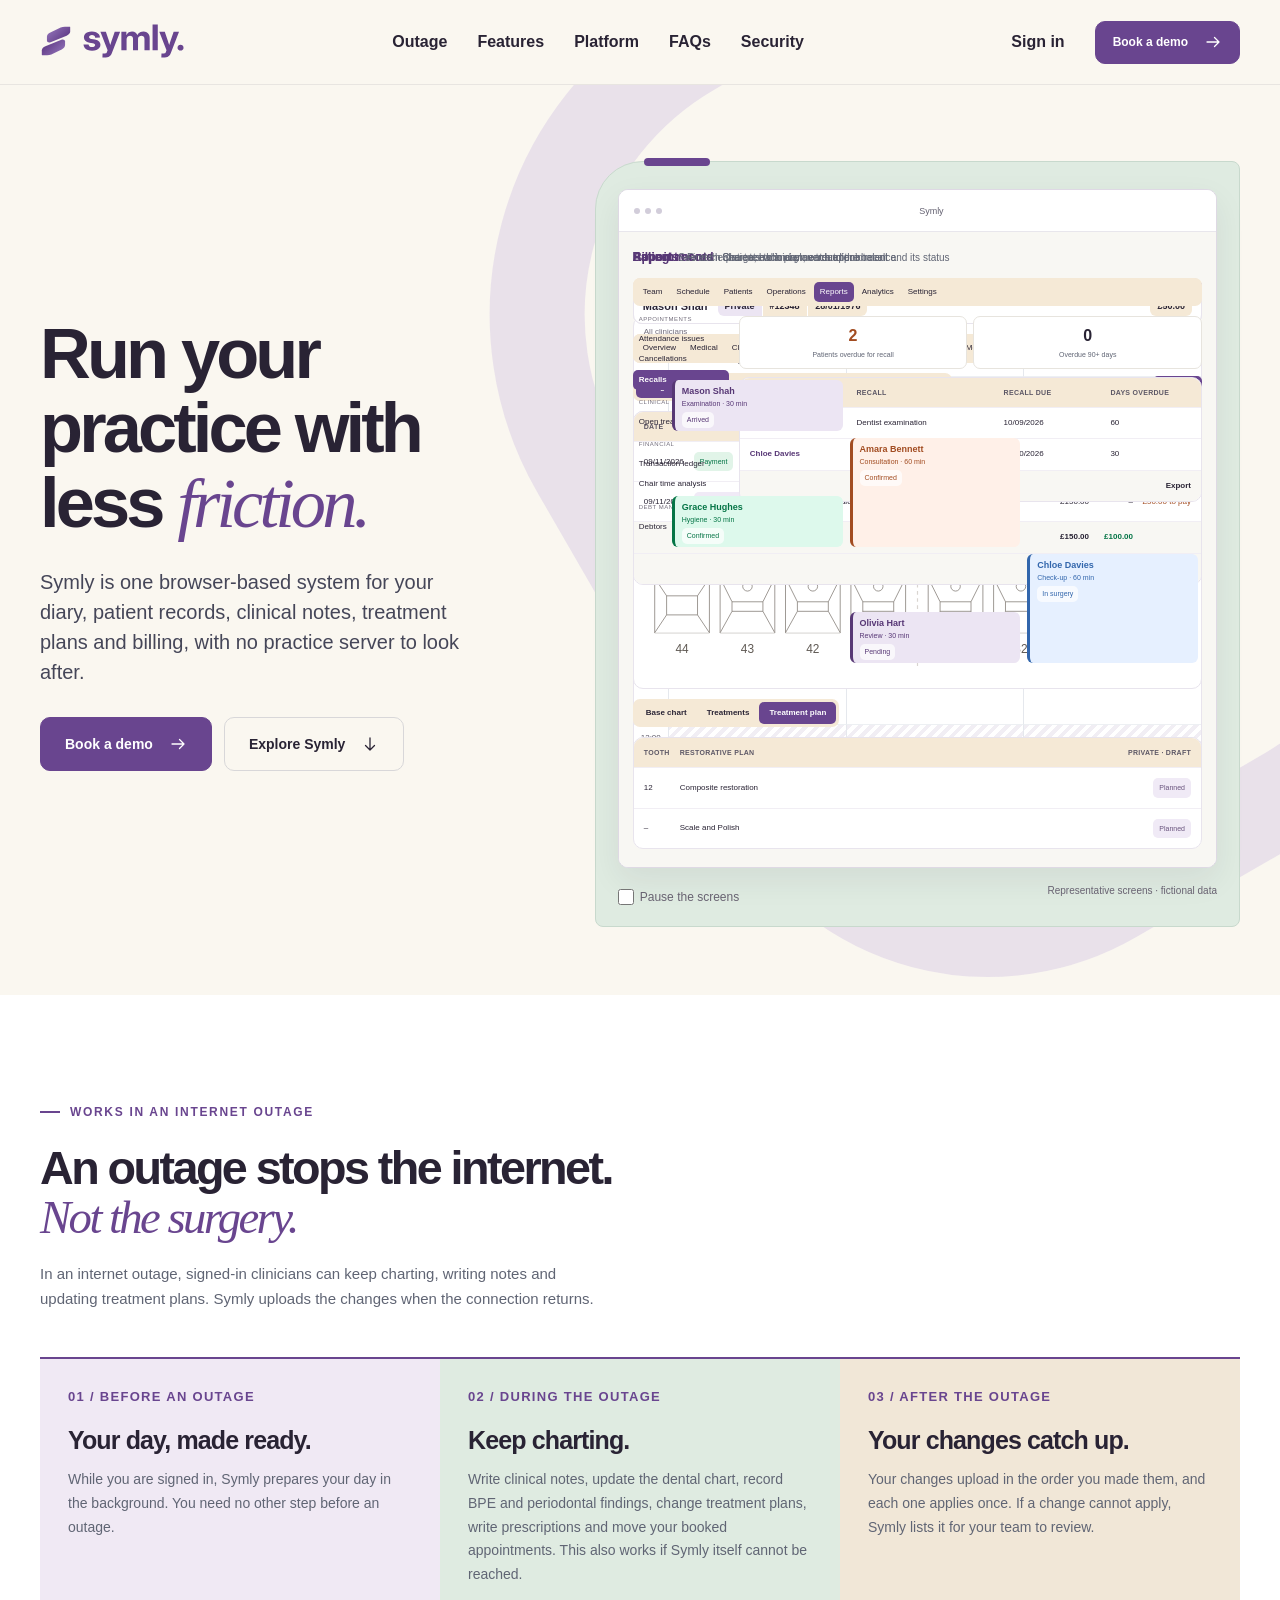
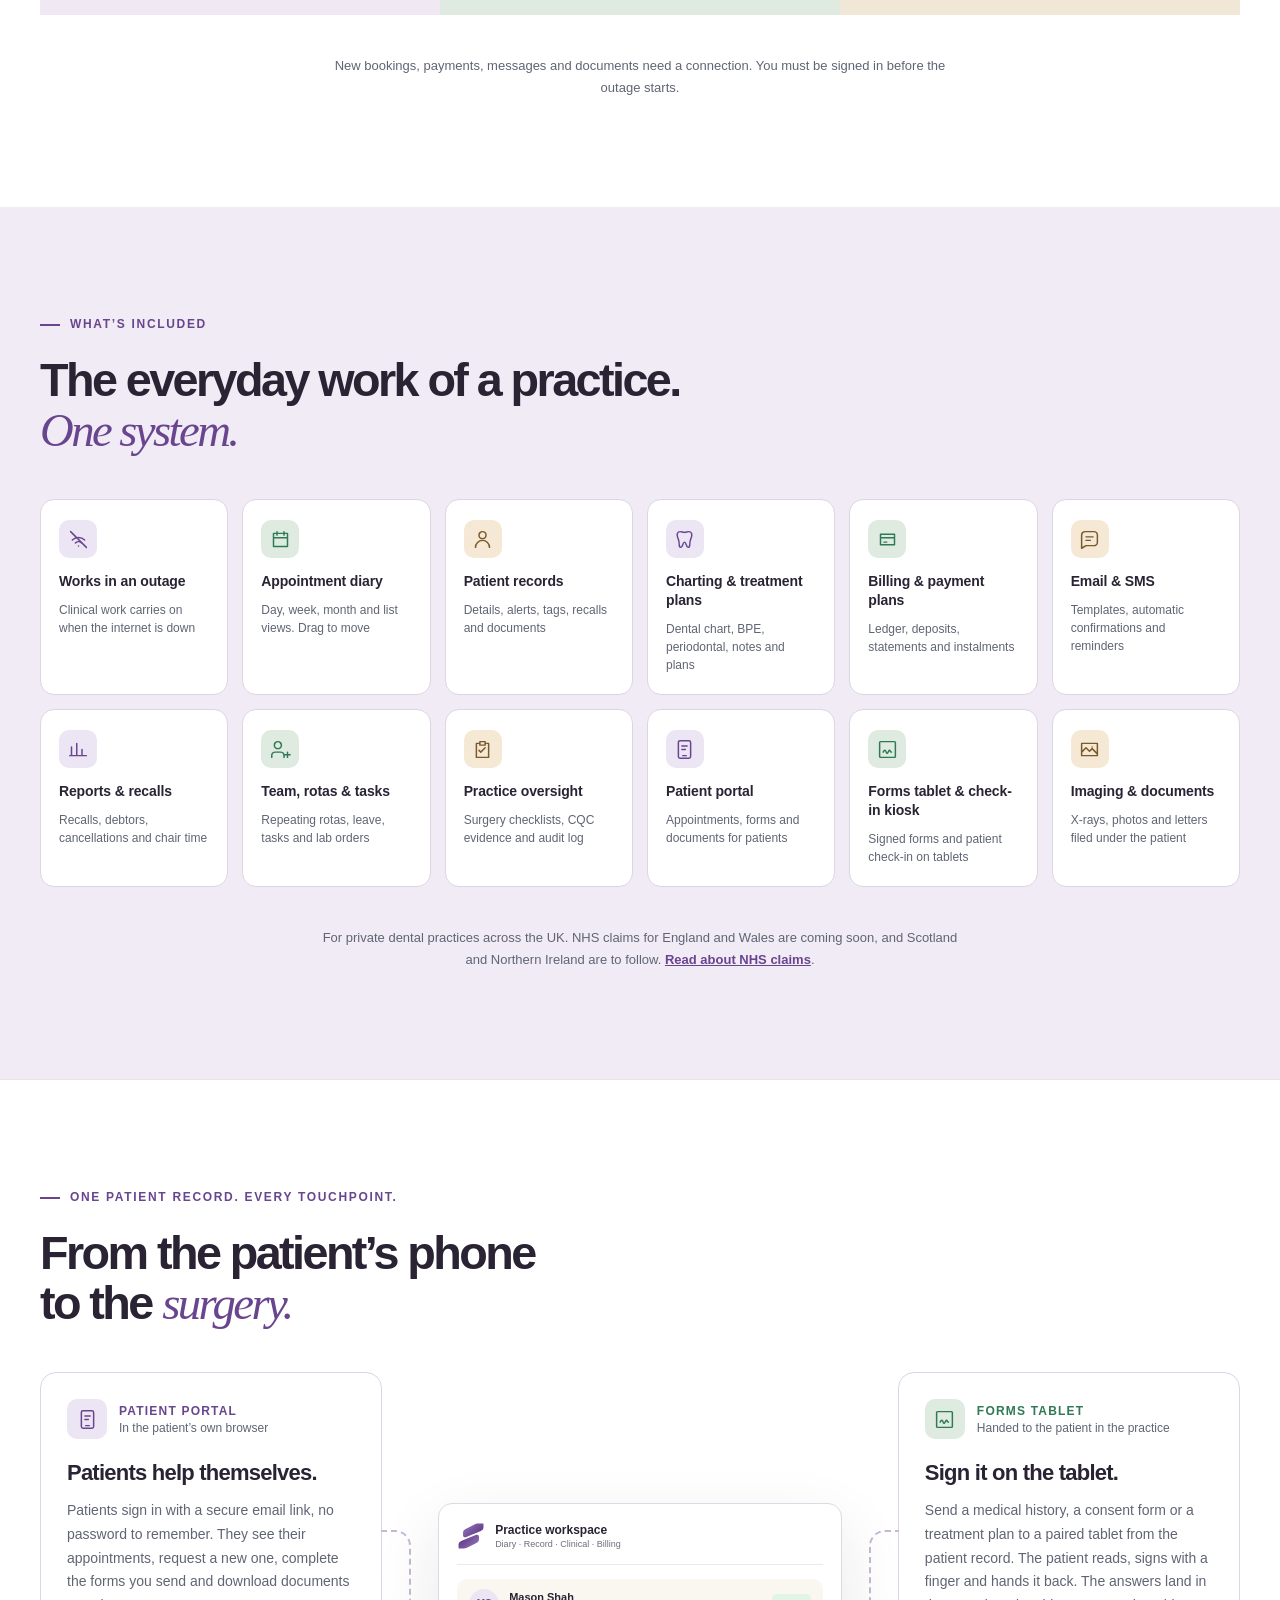
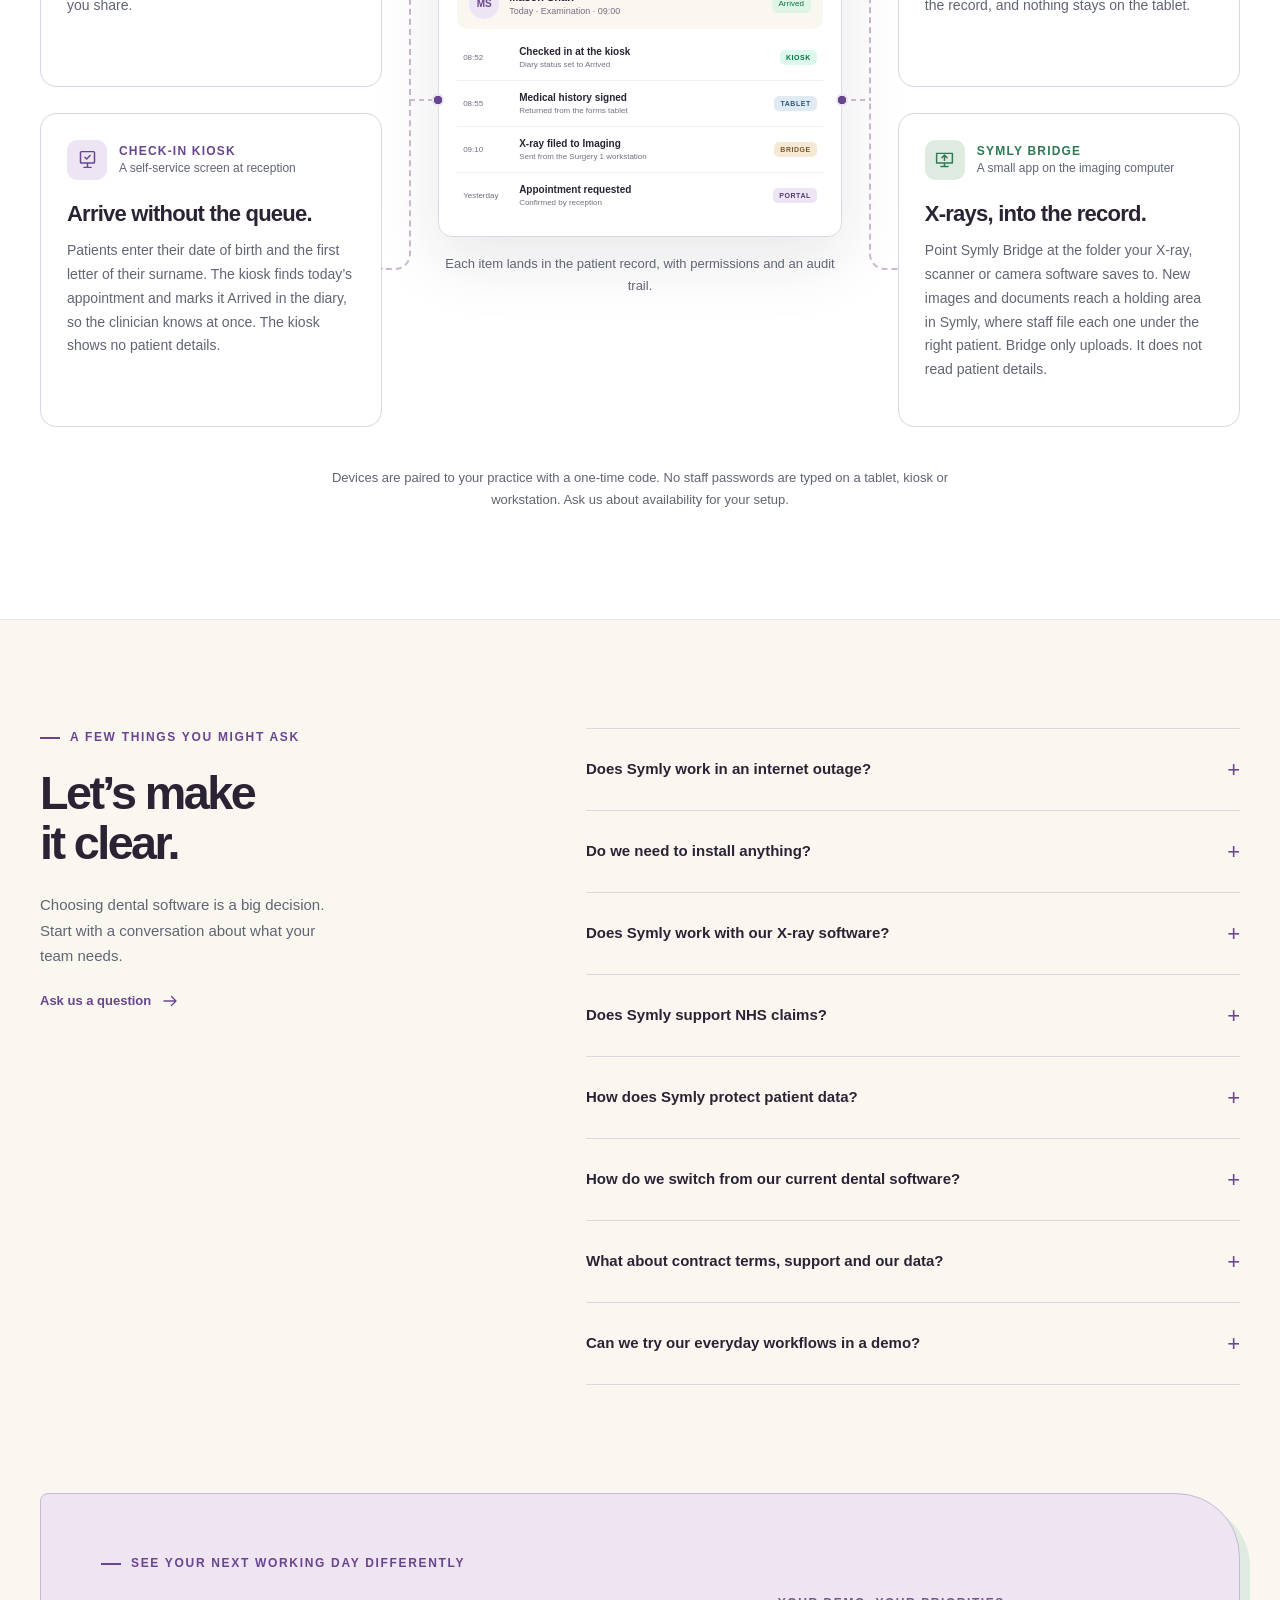
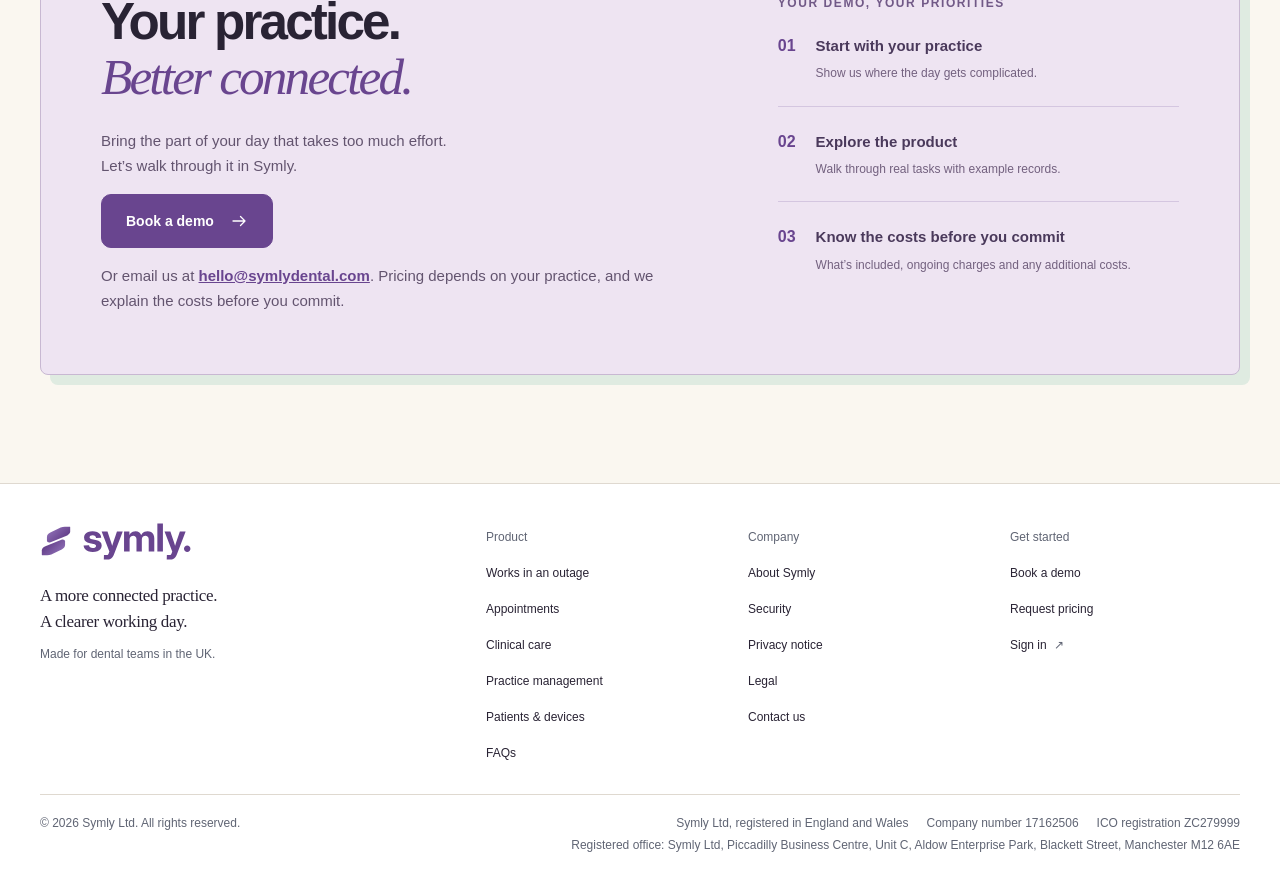
==== commit b1c5fa72: "Give the four broken colour variables their values The variables --sand, --paper, --green-dark and -" ====
--- a/index.html
+++ b/index.html
@@ -15,7 +15,7 @@
     <link rel="icon" href="favicon-96.png" type="image/png" sizes="96x96">
     <link rel="icon" href="favicon-192.png" type="image/png" sizes="192x192">
     <link rel="apple-touch-icon" href="apple-touch-icon.png" sizes="180x180">
-    <link rel="stylesheet" href="styles.css?v=b3d0aa3d4f">
+    <link rel="stylesheet" href="styles.css?v=b2d232b268">
     <meta name="theme-color" content="#69458f">
     <meta name="robots" content="index, follow, max-image-preview:large">
     <meta property="og:type" content="website">
--- a/styles.css
+++ b/styles.css
@@ -11,10 +11,10 @@
   --mint: #dfebe1;
   --plum-line: #c8b8d2;
   --plum-faint: #f1eef4;
-  --sand: var(--sand);
-  --paper: var(--paper);
-  --green-dark: var(--green-dark);
-  --green-muted: var(--green-muted);
+  --sand: #f5e9d6;
+  --paper: #fff;
+  --green-dark: #057546;
+  --green-muted: #2f7a55;
   --shadow: 0 24px 65px rgba(38, 30, 53, 0.1);
 }
 * {
@@ -754,7 +754,7 @@
   background: var(--purple-light);
 }
 .green-block {
-  color: #057546;
+  color: var(--green-dark);
   border-color: var(--green);
   background: var(--green-soft);
 }
@@ -802,7 +802,7 @@
 }
 .included-tile:nth-child(3n) .feature-icon {
   color: #7a5a2a;
-  background: #f5e9d6;
+  background: var(--sand);
 }
 .included-tile b {
   font-size: 14px;
@@ -1424,7 +1424,7 @@
 }
 .tag-bridge {
   color: #7a5a2a;
-  background: #f5e9d6;
+  background: var(--sand);
 }
 .hub-caption {
   margin: 0;
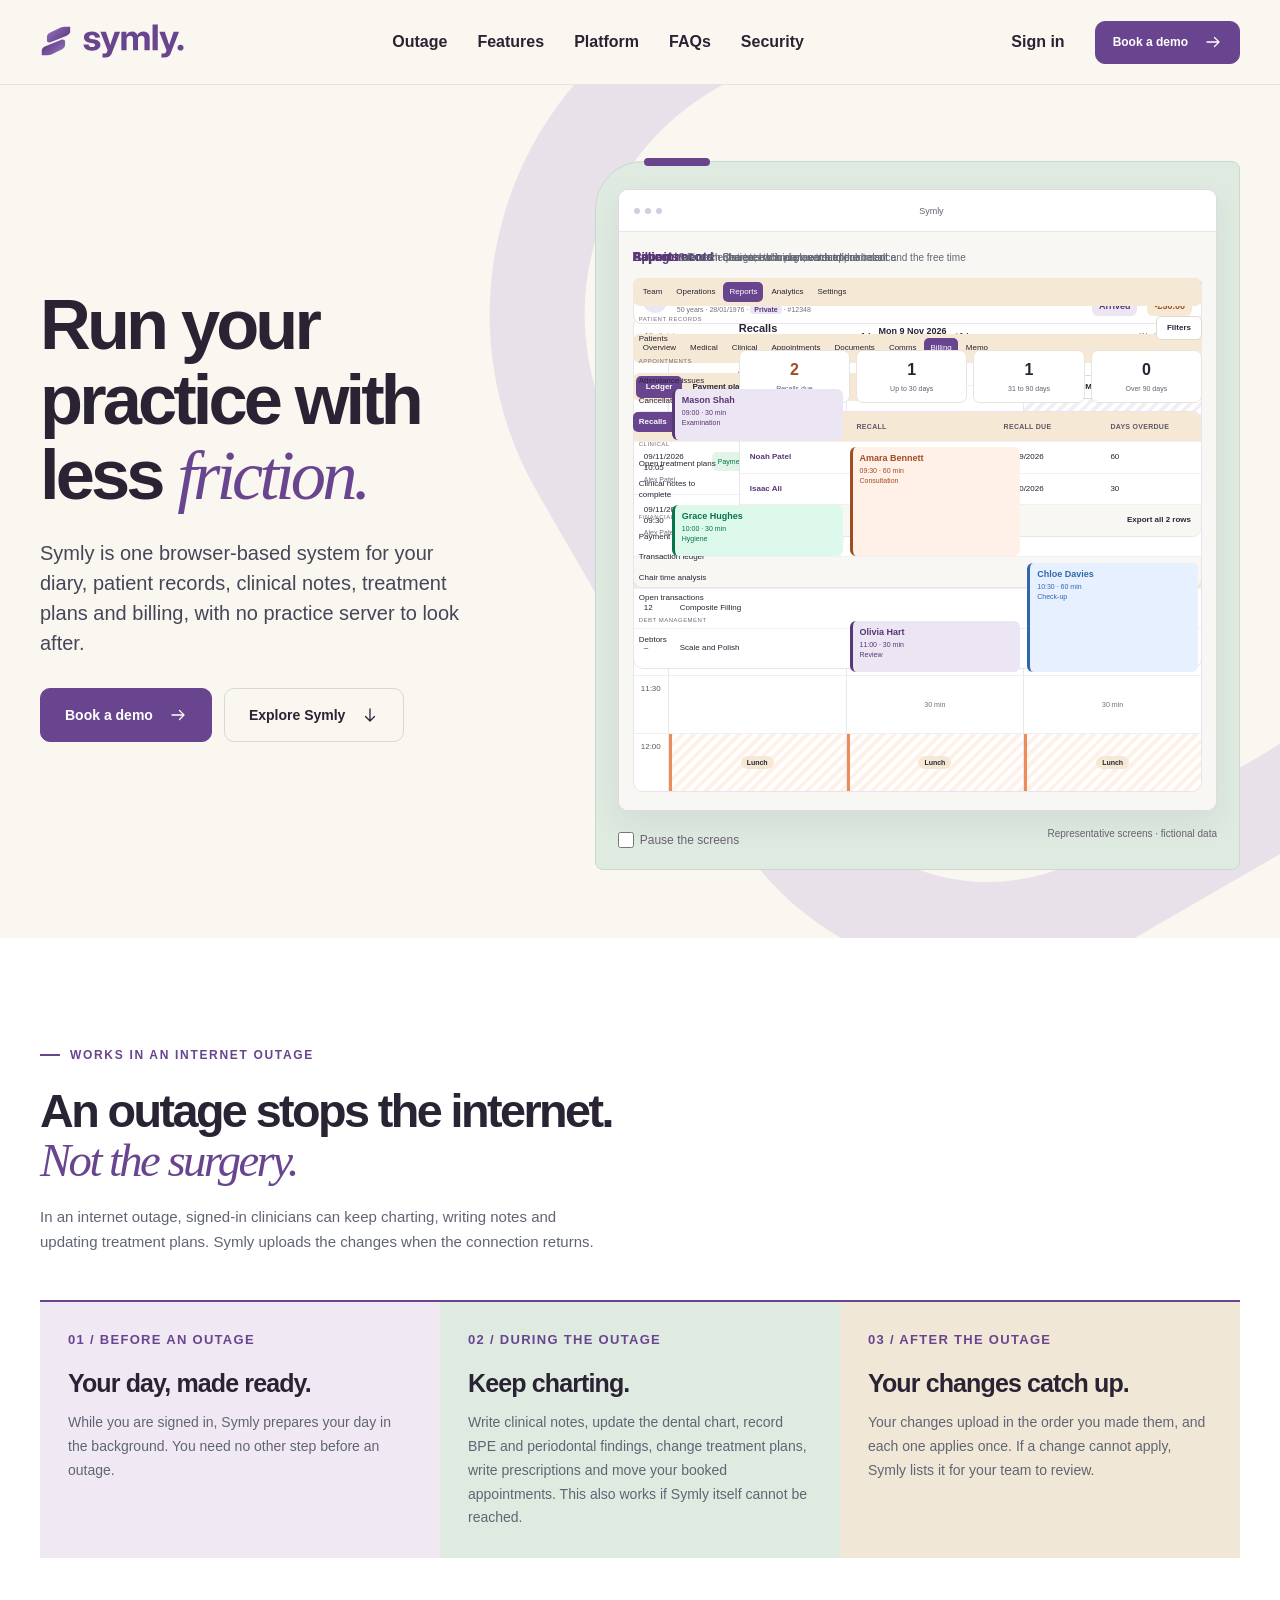
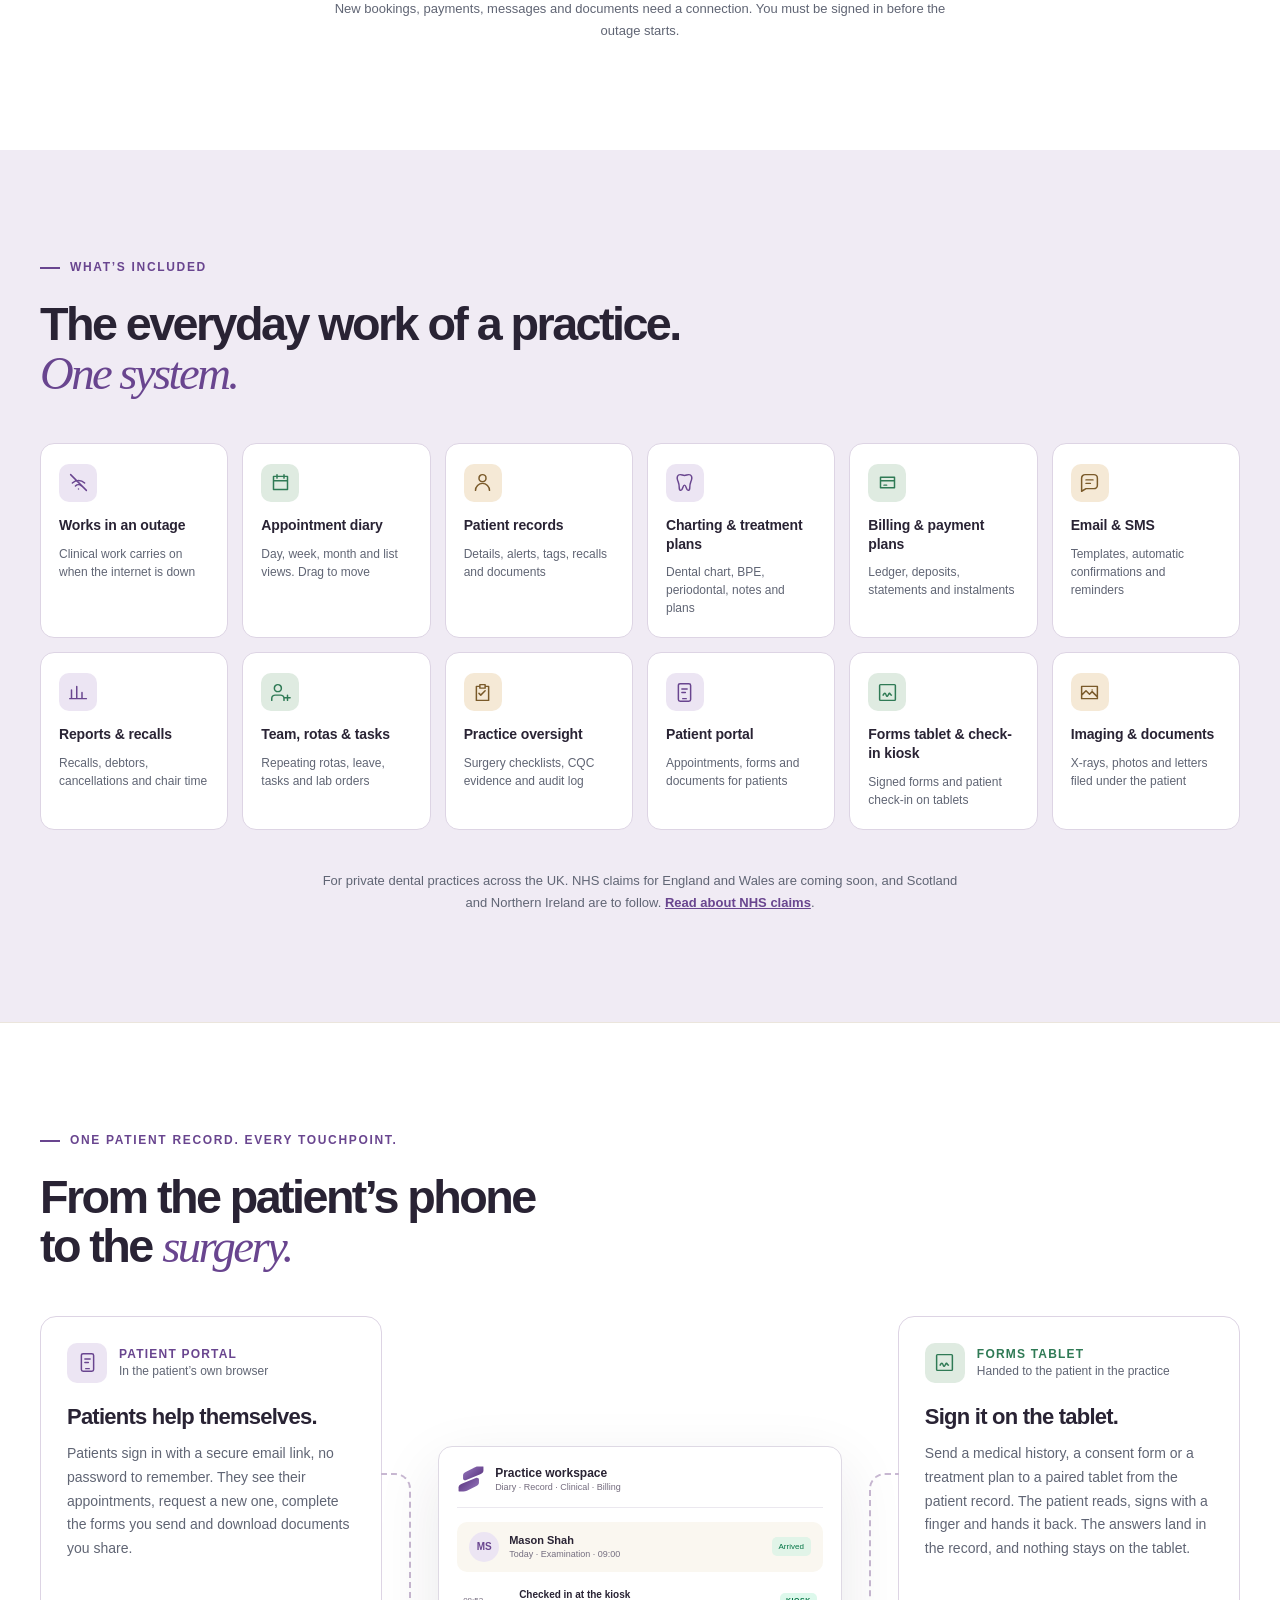
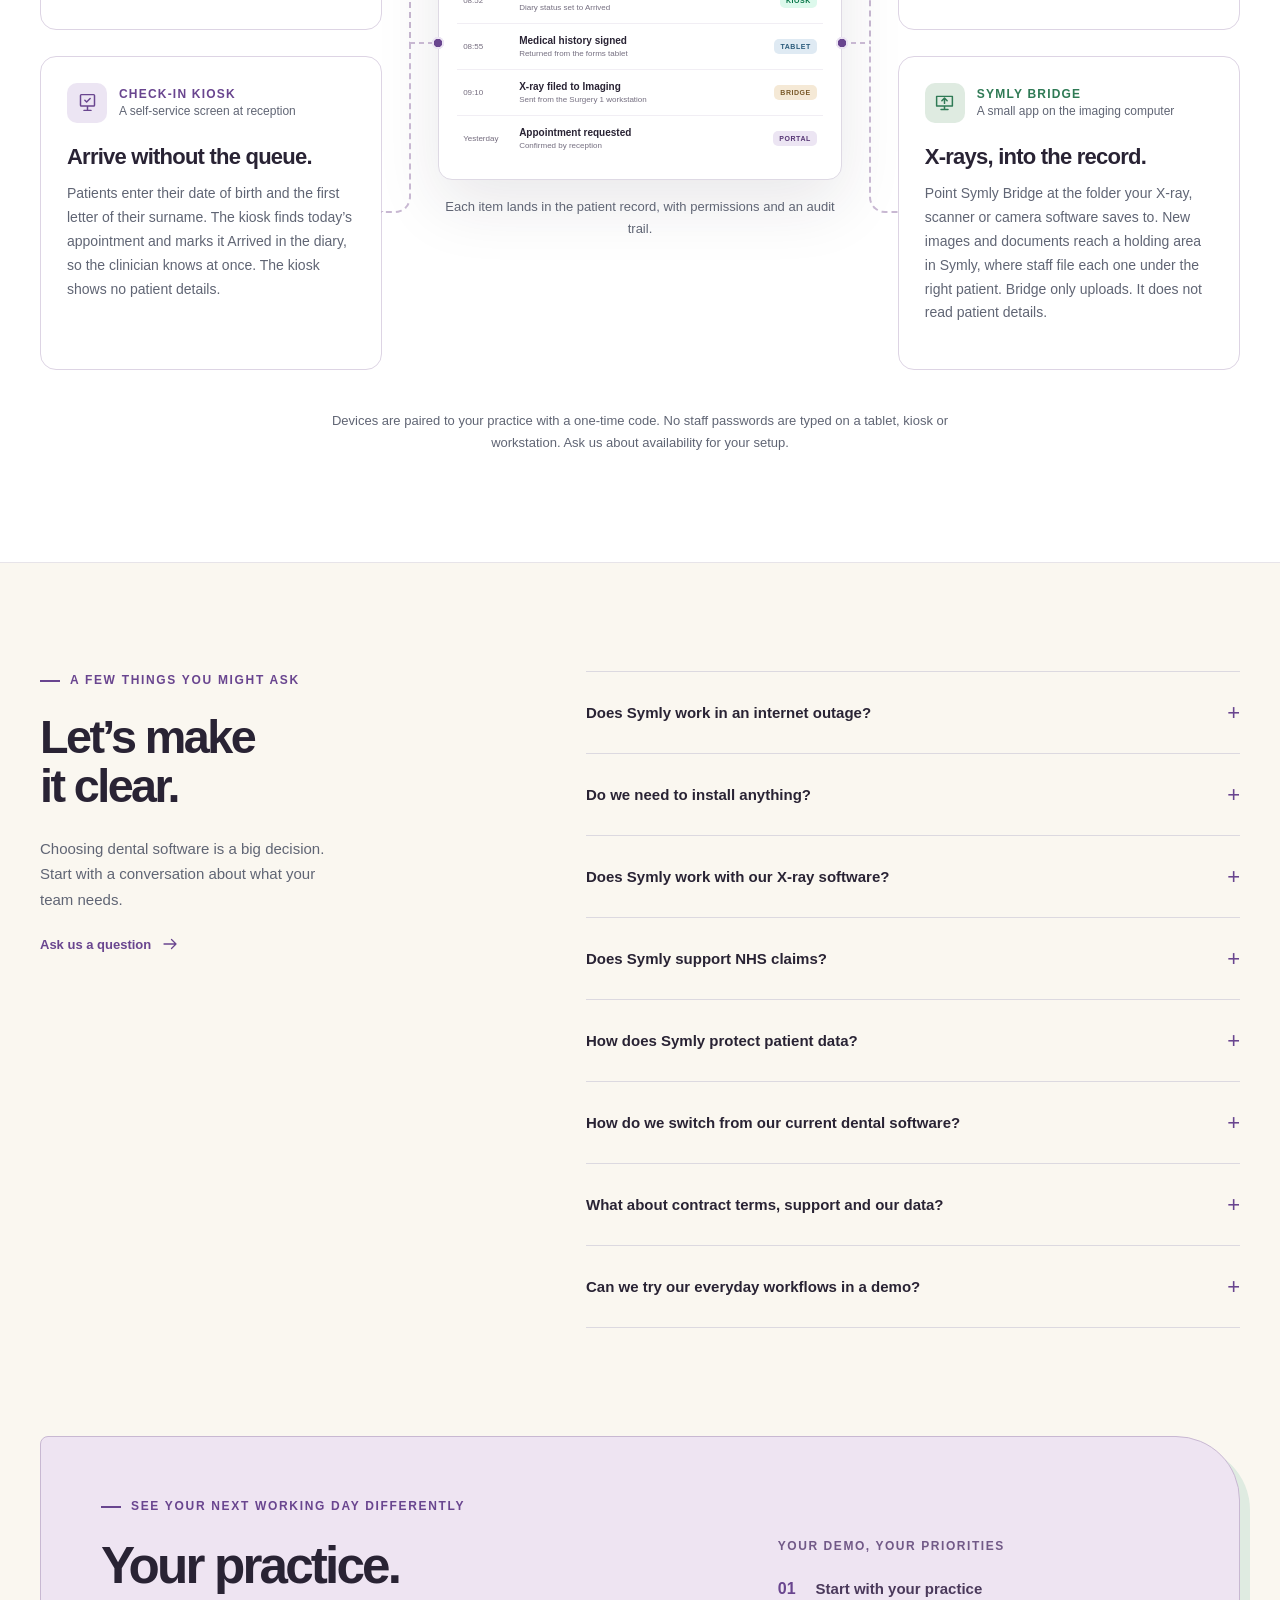
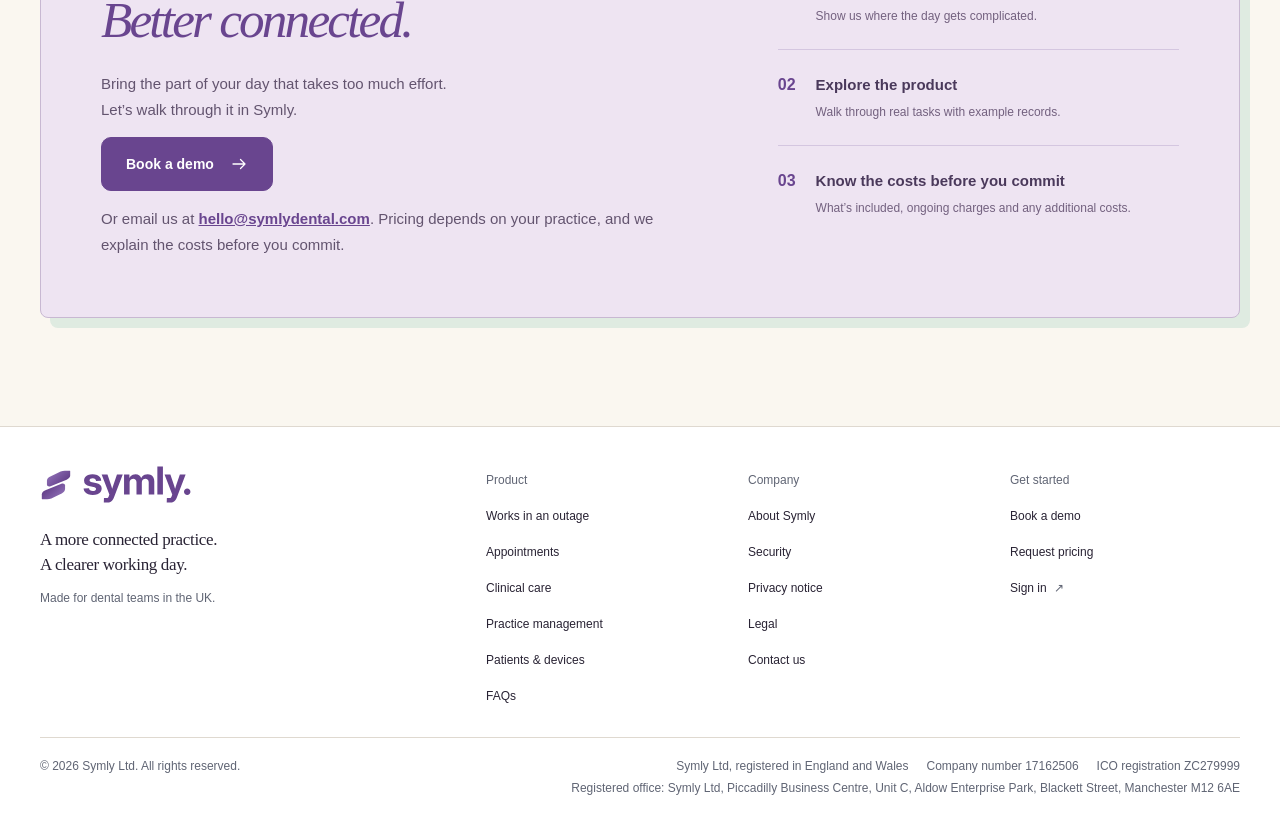
==== commit 86b020a7: "Make the product screens match the practice portal - Show the new diary toolbar, date strip, free ti" ====
--- a/index.html
+++ b/index.html
@@ -15,7 +15,7 @@
     <link rel="icon" href="favicon-96.png" type="image/png" sizes="96x96">
     <link rel="icon" href="favicon-192.png" type="image/png" sizes="192x192">
     <link rel="apple-touch-icon" href="apple-touch-icon.png" sizes="180x180">
-    <link rel="stylesheet" href="styles.css?v=b2d232b268">
+    <link rel="stylesheet" href="styles.css?v=b7461d8653">
     <meta name="theme-color" content="#69458f">
     <meta name="robots" content="index, follow, max-image-preview:large">
     <meta property="og:type" content="website">
@@ -314,81 +314,85 @@
                 <div
                   class="tour-panel"
                   role="img"
-                  aria-label="Simplified Symly appointment diary in the day view: three clinicians and five appointments with the statuses Arrived, Confirmed, In surgery and Pending. Fictional example data."
+                  aria-label="Simplified Symly appointment diary in the day view: three clinicians, five appointments, the free time between them and a lunch break. Fictional example data."
                 >
-                  <p class="tour-title"><b>Appointments</b> See each clinician, each appointment and its status</p>
+                  <p class="tour-title"><b>Appointments</b> See each clinician, each appointment and the free time</p>
                   <div class="tour-toolbar">
                     <span class="tour-segments"
                       ><b>Day</b><span>Week</span><span>Month</span
                       ><span>List</span></span
-                    ><span class="tour-action">+ Appointment</span>
+                    ><span class="tour-actions"
+                      ><span class="tour-action tour-action-quiet">Callback</span
+                      ><span class="tour-action">+ Appointment</span
+                      ><span class="tour-action tour-action-extra">Queue</span></span
+                    >
                   </div>
                   <div class="dash-panel">
                     <p class="tour-diary-date">
-                      <span>All clinicians</span><b>Mon 9 Nov 2026 · Today</b
+                      <span>All clinicians</span
+                      ><span class="tour-date-strip"
+                        ><span>-1d</span><b>Mon 9 Nov 2026<small>Today</small></b
+                        ><span>+1d</span></span
                       ><span>Working hours</span>
                     </p>
                     <div class="tour-diary">
                       <b></b><b>Alex Patel</b><b>Maya Shah</b><b>Sonia Iqbal</b>
                       <time>09:00</time>
                       <span
-                        ><span class="tour-appt purple-block"><b>Mason Shah</b><small>Examination · 30 min</small><em>Arrived</em></span></span
+                        ><span class="tour-appt purple-block"><b>Mason Shah</b><small>09:00 · 30 min</small><small>Examination</small></span></span
                       >
-                      <span></span>
+                      <span><small class="tour-free">30 min</small></span>
                       <span class="tour-closed"></span>
                       <time>09:30</time>
-                      <span></span>
+                      <span><small class="tour-free">30 min</small></span>
                       <span
-                        ><span class="tour-appt peach-block tour-appt-long"><b>Amara Bennett</b><small>Consultation · 60 min</small><em>Confirmed</em></span></span
+                        ><span class="tour-appt peach-block tour-appt-long"><b>Amara Bennett</b><small>09:30 · 60 min</small><small>Consultation</small></span></span
                       >
                       <span class="tour-closed"></span>
                       <time>10:00</time>
                       <span
-                        ><span class="tour-appt green-block"><b>Grace Hughes</b><small>Hygiene · 30 min</small><em>Confirmed</em></span></span
+                        ><span class="tour-appt green-block"><b>Grace Hughes</b><small>10:00 · 30 min</small><small>Hygiene</small></span></span
                       >
                       <span></span>
-                      <span></span>
+                      <span><small class="tour-free">30 min</small></span>
                       <time>10:30</time>
-                      <span></span>
-                      <span></span>
+                      <span><small class="tour-free">1 h 30 min</small></span>
+                      <span><small class="tour-free">30 min</small></span>
                       <span
-                        ><span class="tour-appt blue-block tour-appt-long"><b>Chloe Davies</b><small>Check-up · 60 min</small><em>In surgery</em></span></span
+                        ><span class="tour-appt blue-block tour-appt-long"><b>Chloe Davies</b><small>10:30 · 60 min</small><small>Check-up</small></span></span
                       >
                       <time>11:00</time>
                       <span></span>
                       <span
-                        ><span class="tour-appt purple-block"><b>Olivia Hart</b><small>Review · 30 min</small><em>Pending</em></span></span
+                        ><span class="tour-appt purple-block"><b>Olivia Hart</b><small>11:00 · 30 min</small><small>Review</small></span></span
                       >
                       <span></span>
                       <time>11:30</time>
                       <span></span>
-                      <span></span>
-                      <span></span>
+                      <span><small class="tour-free">30 min</small></span>
+                      <span><small class="tour-free">30 min</small></span>
                       <time>12:00</time>
-                      <span class="tour-closed"></span>
-                      <span class="tour-closed"></span>
-                      <span class="tour-closed"></span>
+                      <span class="tour-lunch"><small>Lunch</small></span>
+                      <span class="tour-lunch"><small>Lunch</small></span>
+                      <span class="tour-lunch"><small>Lunch</small></span>
                     </div>
                   </div>
                 </div>
                 <div
                   class="tour-panel"
                   role="img"
-                  aria-label="Simplified Symly patient record on the Clinical tab: a dental chart excerpt and a treatment plan with two planned items. Fictional example data."
+                  aria-label="Simplified Symly patient record on the Clinical tab: the full dental chart and a treatment plan with two planned items. Fictional example data."
                 >
                   <p class="tour-title"><b>Patient record</b> Chart teeth and plan treatment</p>
                   <div class="tour-patient">
-                    <span
-                      ><small>PATIENT</small><strong>Mason Shah</strong></span
-                    >
-                    <span class="tour-chips"
-                      ><span><small>Funding</small><b>Private</b></span
-                      ><span><small>Patient ID</small><b>#12348</b></span
-                      ><span><small>Date of birth</small><b>28/01/1976</b></span
-                      ></span
-                    >
-                    <span class="tour-balance"
-                      ><small>Balance</small><b>£50.00</b></span
+                    <span class="avatar">MS</span
+                    ><span
+                      ><strong>Mr Mason Shah</strong
+                      ><small>50 years · 28/01/1976 · <b>Private</b> · #12348</small></span
+                    ><span class="tour-status"
+                      ><small>Status</small><b>Arrived</b></span
+                    ><span class="tour-balance"
+                      ><small>Balance</small><b class="tour-debit">-£50.00</b></span
                     >
                   </div>
                   <div class="tour-record-tabs"><span>Overview</span><span>Medical</span><b>Clinical</b><span>Appointments</span><span>Documents</span><span>Comms</span><span>Billing</span><span>Memo</span></div>
@@ -396,22 +400,22 @@
                     <span class="tour-segments"
                       ><span>BPE</span><b>Dental chart</b
                       ><span>Periodontal</span><span>Imaging</span
-                      ><span>Findings</span><span>Notes</span></span
+                      ><span>Misc</span><span>Notes</span></span
                     >
                   </div>
                   <div class="dash-panel tour-chart">
                     <img
                       src="assets/clinical-dental-chart.svg"
                       alt=""
-                      width="460"
-                      height="215"
+                      width="813"
+                      height="113"
                     >
                   </div>
                   <div class="tour-toolbar">
                     <span class="tour-segments"
                       ><span>Base chart</span><span>Treatments</span
-                      ><b>Treatment plan</b></span
-                    >
+                      ><b>Plans</b></span
+                    ><span class="tour-action">+</span>
                   </div>
                   <div class="dash-panel tour-table tour-plan">
                     <p class="tour-table-head">
@@ -419,7 +423,7 @@
                       ><span>Private · Draft</span>
                     </p>
                     <p>
-                      <span>12</span><span>Composite restoration</span
+                      <span>12</span><span>Composite Filling</span
                       ><span><em class="pending">Planned</em></span>
                     </p>
                     <p>
@@ -431,81 +435,86 @@
                 <div
                   class="tour-panel"
                   role="img"
-                  aria-label="Simplified Symly patient ledger: a treatment charge of £150, a payment of £100 and an account balance of £50. Fictional example data."
+                  aria-label="Simplified Symly patient ledger: a treatment charge of £150, a payment of £100 and a balance of £50 to pay. Fictional example data."
                 >
                   <p class="tour-title"><b>Billing</b> See each charge, each payment and the balance</p>
                   <div class="tour-patient">
-                    <span
-                      ><small>PATIENT</small><strong>Mason Shah</strong></span
-                    >
-                    <span class="tour-chips"
-                      ><span><small>Funding</small><b>Private</b></span
-                      ><span><small>Patient ID</small><b>#12348</b></span
-                      ><span><small>Date of birth</small><b>28/01/1976</b></span
-                      ></span
-                    >
-                    <span class="tour-balance"
-                      ><small>Balance</small><b>£50.00</b></span
+                    <span class="avatar">MS</span
+                    ><span
+                      ><strong>Mr Mason Shah</strong
+                      ><small>50 years · 28/01/1976 · <b>Private</b> · #12348</small></span
+                    ><span class="tour-status"
+                      ><small>Status</small><b>Arrived</b></span
+                    ><span class="tour-balance"
+                      ><small>Balance</small><b class="tour-debit">-£50.00</b></span
                     >
                   </div>
                   <div class="tour-record-tabs"><span>Overview</span><span>Medical</span><span>Clinical</span><span>Appointments</span><span>Documents</span><span>Comms</span><b>Billing</b><span>Memo</span></div>
                   <div class="tour-toolbar">
                     <span class="tour-segments"
                       ><b>Ledger</b><span>Payment plans</span></span
-                    ><span class="tour-action">Actions</span>
+                    ><span class="tour-actions"
+                      ><span class="tour-action tour-action-quiet">More</span
+                      ><span class="tour-action">Record payment</span></span
+                    >
                   </div>
                   <div class="dash-panel tour-table tour-ledger">
                     <p class="tour-table-head">
-                      <span>Date</span><span>Type</span><span>Description</span
-                      ><span>Debit</span><span>Credit</span
-                      ><span>Outstanding</span>
+                      <span>Entry</span><span></span><span></span
+                      ><span>Amount</span><span>Balance</span>
                     </p>
                     <p>
-                      <span>09/11/2026</span
+                      <span>09/11/2026 10:05<small>Alex Patel</small></span
                       ><span><em>Payment</em></span
-                      ><span>Payment received · Bank card</span><span>–</span
-                      ><span class="tour-credit">£100.00</span><span>–</span>
+                      ><span>Payment received<small>Card · RCPT-001</small></span
+                      ><span class="tour-credit">+£100.00</span
+                      ><span class="tour-debit">-£50.00</span>
                     </p>
                     <p>
-                      <span>09/11/2026</span
+                      <span>09/11/2026 09:30<small>Alex Patel</small></span
                       ><span><em class="pending">Treatment charge</em></span
-                      ><span>Examination and Scale and Polish</span
-                      ><span>£150.00</span><span>–</span
-                      ><span class="tour-debit">£50.00 to pay</span>
-                    </p>
-                    <p class="tour-table-total">
-                      <span></span><span></span><span>Totals</span
-                      ><span>£150.00</span><span class="tour-credit">£100.00</span
-                      ><span></span>
+                      ><span>Examination and Scale and Polish<small>CHG-001</small><mark>£50.00 unpaid</mark></span
+                      ><span>-£150.00</span
+                      ><span class="tour-debit">-£150.00</span>
                     </p>
                     <p class="tour-table-total tour-table-end">
-                      Account balance <b class="tour-debit">£50.00</b>
+                      Balance now <b class="tour-debit">-£50.00</b>
                     </p>
                   </div>
                 </div>
                 <div
                   class="tour-panel"
                   role="img"
-                  aria-label="Simplified Symly recalls report: two patients overdue for recall, with the recall type, the due date and the days overdue. Fictional example data."
+                  aria-label="Simplified Symly recalls report: two recalls due, grouped by days overdue, and a table with the recall type, the due date and the days overdue. Fictional example data."
                 >
                   <p class="tour-title"><b>Reports</b> Find the patients who are overdue for a recall</p>
-                  <div class="tour-record-tabs"><span>Team</span><span>Schedule</span><span>Patients</span><span>Operations</span><b>Reports</b><span>Analytics</span><span>Settings</span></div>
+                  <div class="tour-record-tabs"><span>Team</span><span>Operations</span><b>Reports</b><span>Analytics</span><span>Settings</span></div>
                   <div class="tour-report">
                     <div class="tour-report-list">
-                      <small>APPOINTMENTS</small><span>Attendance issues</span
+                      <small>PATIENT RECORDS</small><span>Patients</span
+                      ><small>APPOINTMENTS</small><span>Attendance issues</span
                       ><span>Cancellations</span><b>Recalls</b
                       ><small>CLINICAL</small><span>Open treatment plans</span
-                      ><small>FINANCIAL</small><span>Transaction ledger</span
+                      ><span>Clinical notes to complete</span
+                      ><small>FINANCIAL</small><span>Payment allocations</span
+                      ><span>Transaction ledger</span
                       ><span>Chair time analysis</span
+                      ><span>Open transactions</span
                       ><small>DEBT MANAGEMENT</small><span>Debtors</span>
                     </div>
                     <div>
+                      <div class="tour-toolbar">
+                        <b class="tour-report-title">Recalls</b
+                        ><span class="tour-action tour-action-quiet">Filters</span>
+                      </div>
                       <div class="tour-stats">
                         <div>
                           <strong class="tour-debit">2</strong
-                          ><span>Patients overdue for recall</span>
+                          ><span>Recalls due</span>
                         </div>
-                        <div><strong>0</strong><span>Overdue 90+ days</span></div>
+                        <div><strong>1</strong><span>Up to 30 days</span></div>
+                        <div><strong>1</strong><span>31 to 90 days</span></div>
+                        <div><strong>0</strong><span>Over 90 days</span></div>
                       </div>
                       <div class="dash-panel tour-table tour-recalls">
                         <p class="tour-table-head">
@@ -513,16 +522,18 @@
                           ><span>Recall due</span><span>Days overdue</span>
                         </p>
                         <p>
-                          <span>Grace Hughes</span
+                          <span>Noah Patel</span
                           ><span>Dentist examination</span
                           ><span>10/09/2026</span><span>60</span>
                         </p>
                         <p>
-                          <span>Chloe Davies</span
+                          <span>Isaac Ali</span
                           ><span>Hygienist appointment</span
                           ><span>10/10/2026</span><span>30</span>
                         </p>
-                        <p class="tour-table-total tour-table-end">Export</p>
+                        <p class="tour-table-total tour-table-end">
+                          <small>Showing 2 of 2 recalls</small><span>Export all 2 rows</span>
+                        </p>
                       </div>
                     </div>
                   </div>
--- a/styles.css
+++ b/styles.css
@@ -446,38 +446,50 @@
   border-radius: 9px;
   background: #fff;
 }
+.tour-patient .avatar {
+  width: 24px;
+  height: 24px;
+  font-size: 8px;
+}
 .tour-patient small {
   display: block;
-  margin-bottom: 2px;
+  margin-top: 2px;
+  white-space: nowrap;
+}
+.tour-patient small b {
+  padding: 1px 4px;
+  border-radius: 4px;
+  background: var(--purple-light);
+  color: var(--purple-dark);
+  font-weight: 600;
 }
 .tour-patient strong {
   font-size: 11px;
   white-space: nowrap;
 }
-.tour-chips {
-  display: flex;
-  flex-wrap: wrap;
-  gap: 1px;
-  overflow: hidden;
-  border-radius: 6px;
-}
-.tour-chips > span {
-  padding: 4px 7px;
-  background: var(--sand);
-}
-.tour-chips > span:first-child {
-  background: var(--purple-light);
-}
+.tour-patient > :nth-child(2) {
+  margin-right: auto;
+}
+.tour-status,
 .tour-balance {
-  margin-left: auto;
   padding: 4px 7px;
   border-radius: 6px;
   background: var(--sand);
 }
-.tour-chips b,
+.tour-status {
+  background: var(--purple-light);
+}
+.tour-status small,
+.tour-balance small {
+  margin: 0 0 2px;
+}
+.tour-status b,
 .tour-balance b {
   font-size: 9px;
   font-weight: 600;
+}
+.tour-status b {
+  color: var(--purple-dark);
 }
 .tour-record-tabs {
   display: flex;
@@ -504,7 +516,17 @@
   display: flex;
   align-items: center;
   justify-content: space-between;
+  gap: 6px;
   margin-bottom: 10px;
+}
+.tour-actions {
+  display: flex;
+  gap: 4px;
+}
+.tour-panel .tour-action-quiet {
+  border: 1px solid var(--line);
+  background: #fff;
+  color: var(--ink);
 }
 .tour-segments {
   display: flex;
@@ -517,6 +539,7 @@
 .tour-action {
   padding: 6px 10px;
   font-weight: 600;
+  white-space: nowrap;
 }
 .tour-table p {
   display: grid;
@@ -529,10 +552,25 @@
   border: 0;
 }
 .tour-ledger p {
-  grid-template-columns: 44px 70px minmax(0, 1fr) 38px 38px 52px;
+  grid-template-columns: 62px 70px minmax(0, 1fr) 46px 46px;
+  align-items: start;
 }
 .tour-ledger span:nth-child(n + 4) {
   text-align: right;
+}
+.tour-ledger small {
+  display: block;
+  margin-top: 2px;
+}
+.tour-ledger mark {
+  display: inline-block;
+  margin-top: 4px;
+  padding: 3px 5px;
+  border-radius: 5px;
+  background: #fff0e8;
+  color: #a24c21;
+  font-size: 7px;
+  font-weight: 600;
 }
 .tour-diary-date {
   display: flex;
@@ -542,9 +580,21 @@
   border-bottom: 1px solid #eeeaf2;
   color: #726d7b;
 }
+.tour-date-strip {
+  display: flex;
+  align-items: center;
+  gap: 8px;
+  color: var(--ink);
+  font-weight: 600;
+}
 .tour-diary-date b {
   color: var(--ink);
   font-size: 9px;
+  text-align: center;
+}
+.tour-diary-date b small {
+  display: block;
+  font-weight: 400;
 }
 .tour-diary {
   display: grid;
@@ -572,6 +622,24 @@
 }
 .tour-closed {
   background: repeating-linear-gradient(135deg, var(--plum-faint) 0 4px, #fff 4px 8px);
+}
+.tour-diary .tour-free {
+  display: block;
+  padding-top: 24px;
+  text-align: center;
+}
+.tour-lunch {
+  display: grid;
+  place-items: center;
+  box-shadow: inset 3px 0 #ed8c5a;
+  background: repeating-linear-gradient(135deg, #fff0e8 0 4px, #fff 4px 8px);
+}
+.tour-diary .tour-lunch small {
+  padding: 2px 6px;
+  border-radius: 9px;
+  background: var(--sand);
+  color: var(--ink);
+  font-weight: 600;
 }
 .tour-diary .tour-appt {
   display: block;
@@ -593,15 +661,6 @@
 .tour-appt b {
   margin-bottom: 2px;
   font-size: 9px;
-}
-.tour-appt em {
-  display: inline-block;
-  margin-top: 4px;
-  padding: 3px 5px;
-  border-radius: 5px;
-  background: #ffffffb3;
-  font-size: 7px;
-  font-style: normal;
 }
 .tour-chart {
   margin-bottom: 10px;
@@ -652,8 +711,14 @@
   gap: 10px;
 }
 .tour-report .tour-stats {
-  grid-template-columns: repeat(2, minmax(0, 1fr));
+  grid-template-columns: repeat(4, minmax(0, 1fr));
   margin-bottom: 8px;
+}
+.tour-report-title {
+  font-size: 11px;
+}
+.tour-recalls .tour-table-end {
+  justify-content: space-between;
 }
 .tour-report-list > * {
   display: block;
@@ -1680,13 +1745,15 @@
   }
   .tour-report-list,
   .tour-diary > :nth-child(4n),
-  .tour-chips > :nth-child(3),
-  .tour-ledger span:nth-child(1),
-  .tour-ledger span:nth-child(6) {
+  .tour-status,
+  .tour-date-strip > span,
+  .tour-action-quiet,
+  .tour-action-extra,
+  .tour-ledger p > span:nth-child(1) {
     display: none;
   }
   .tour-ledger p {
-    grid-template-columns: 70px minmax(0, 1fr) 38px 38px;
+    grid-template-columns: 70px minmax(0, 1fr) 46px 46px;
   }
   .tour-diary {
     grid-template-columns: 34px repeat(2, minmax(0, 1fr));
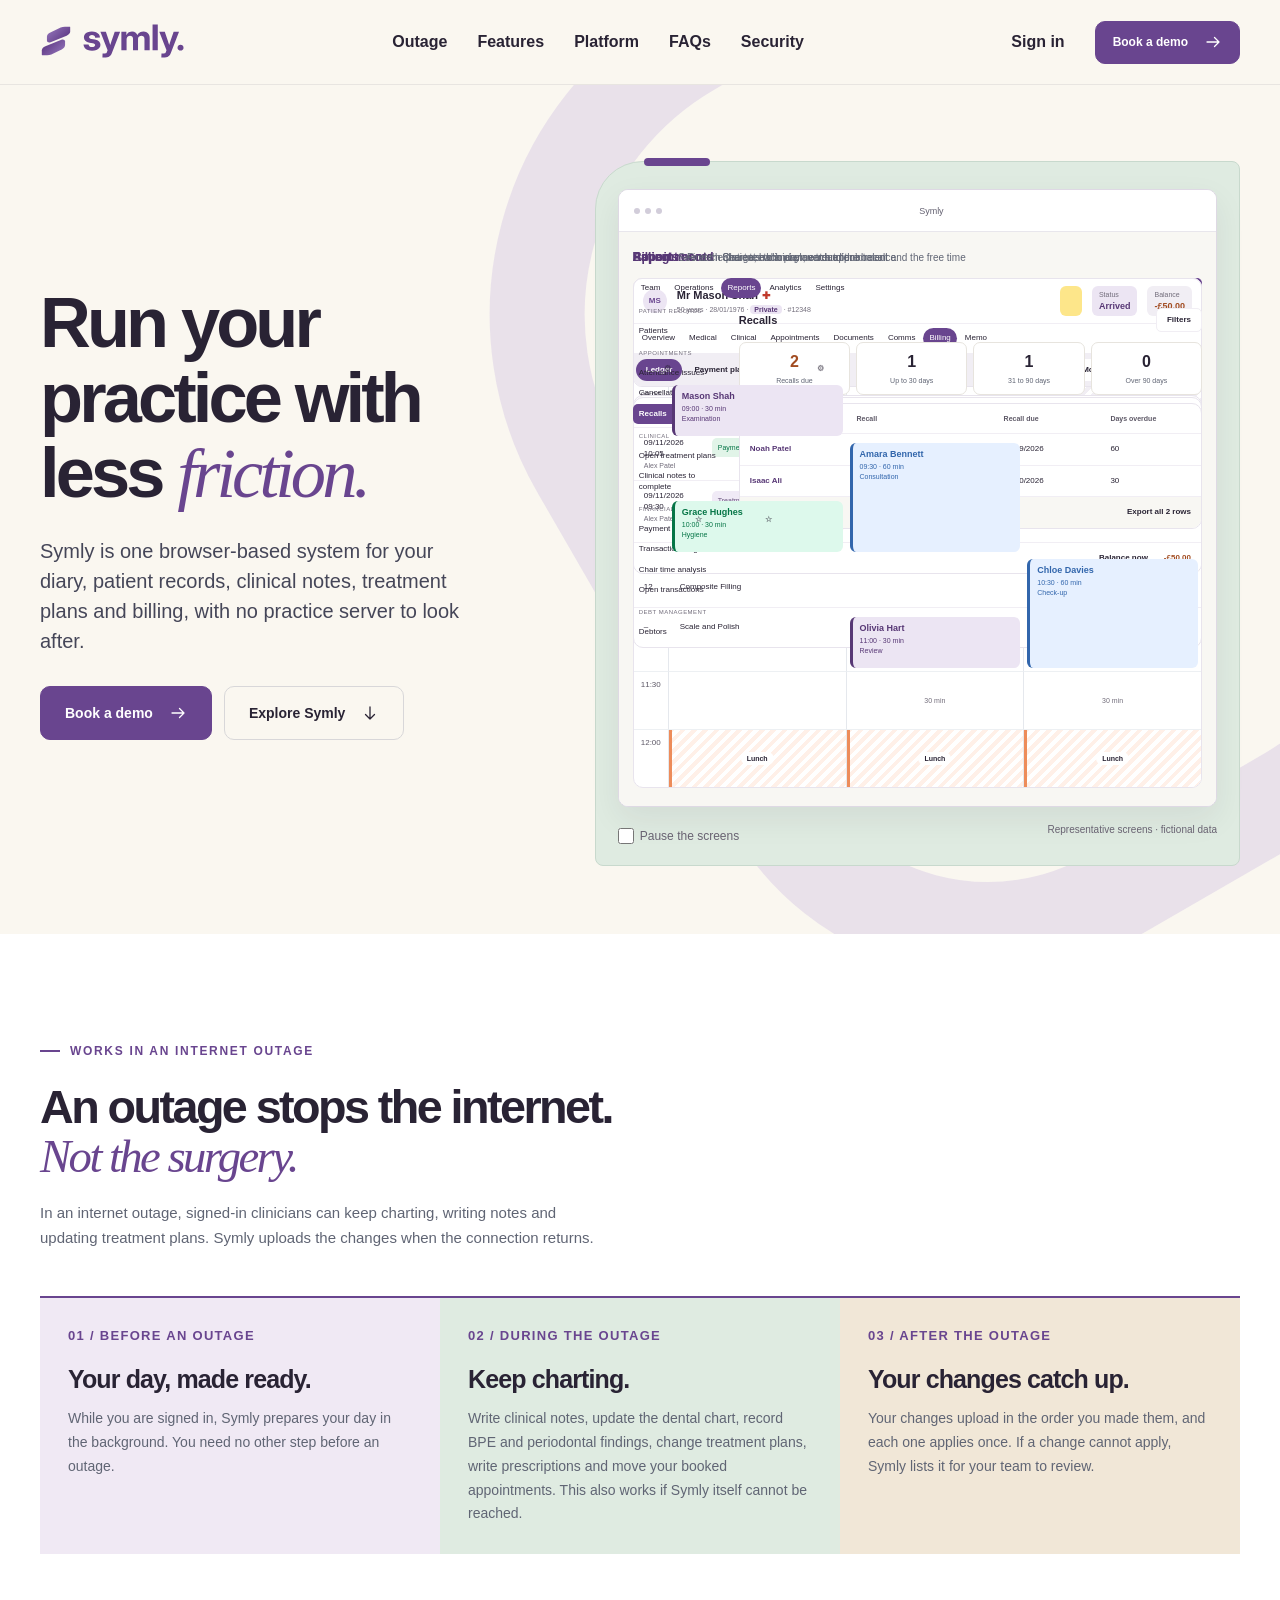
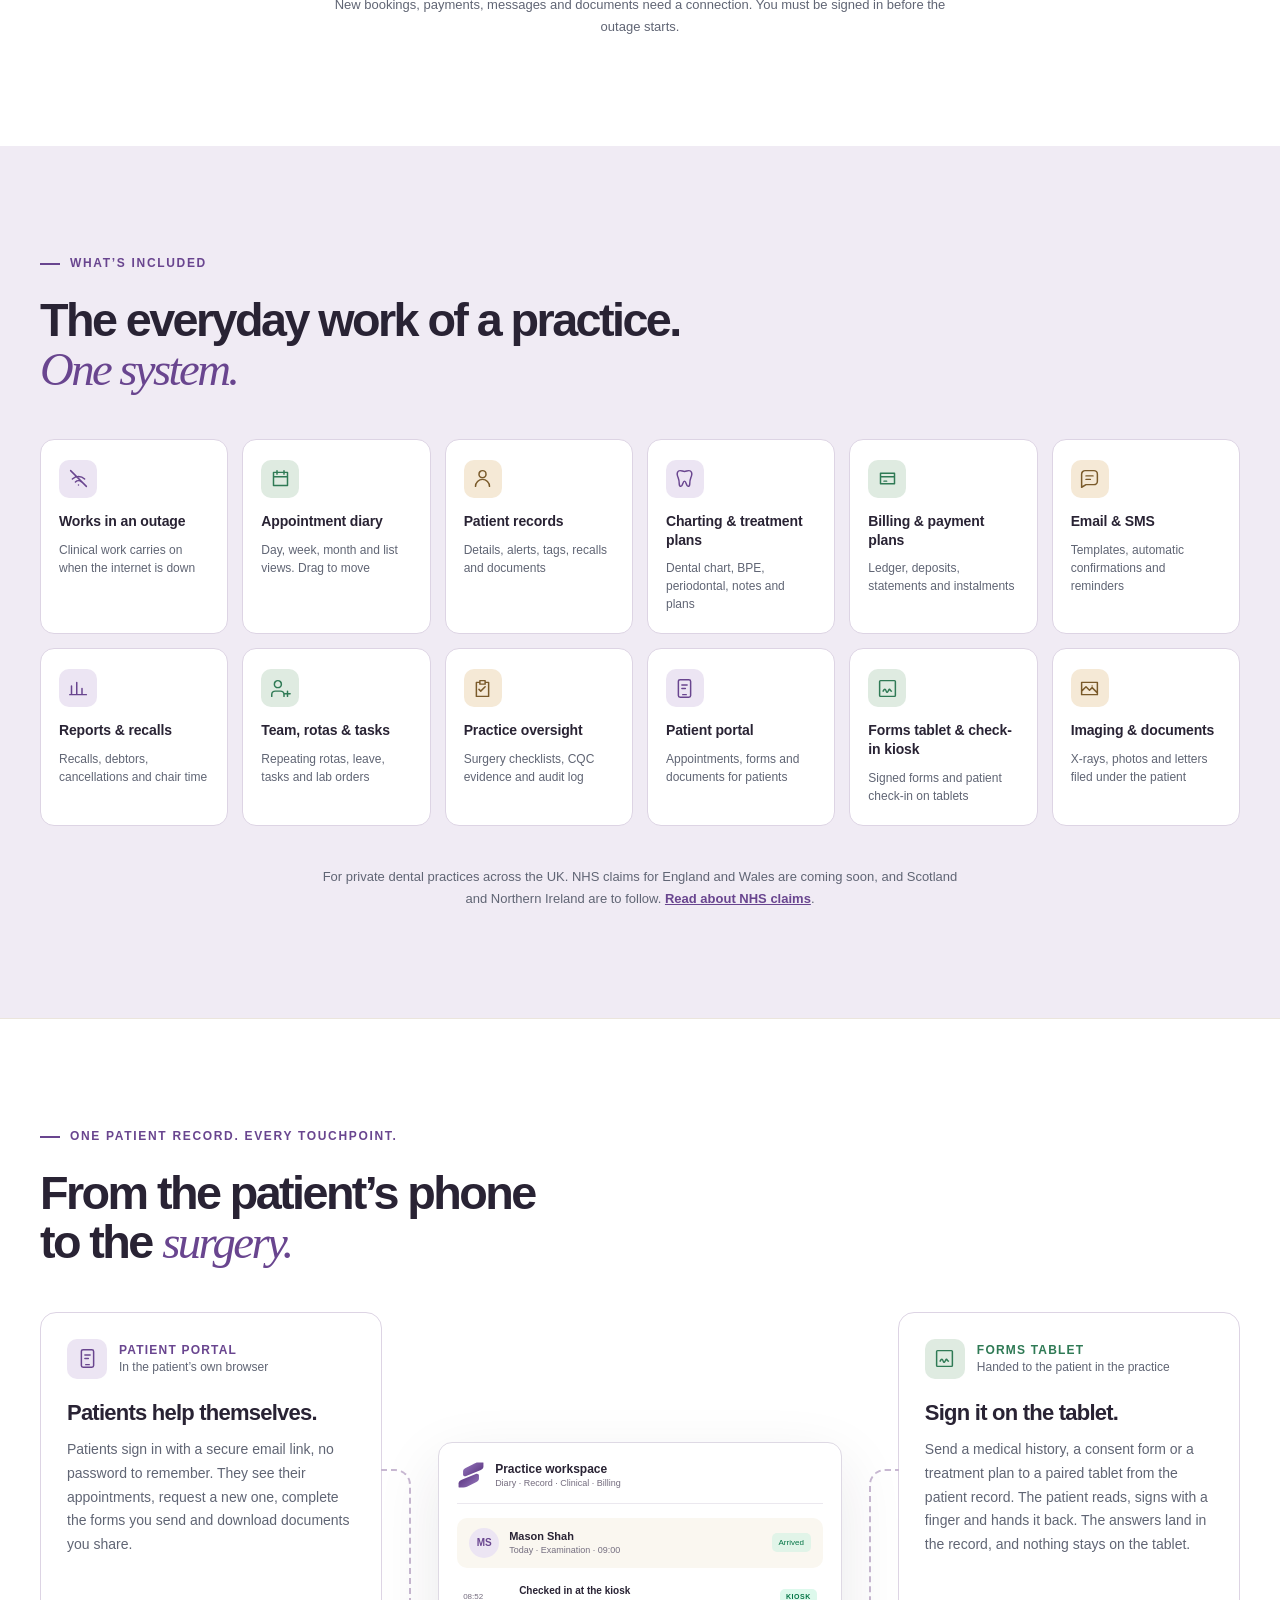
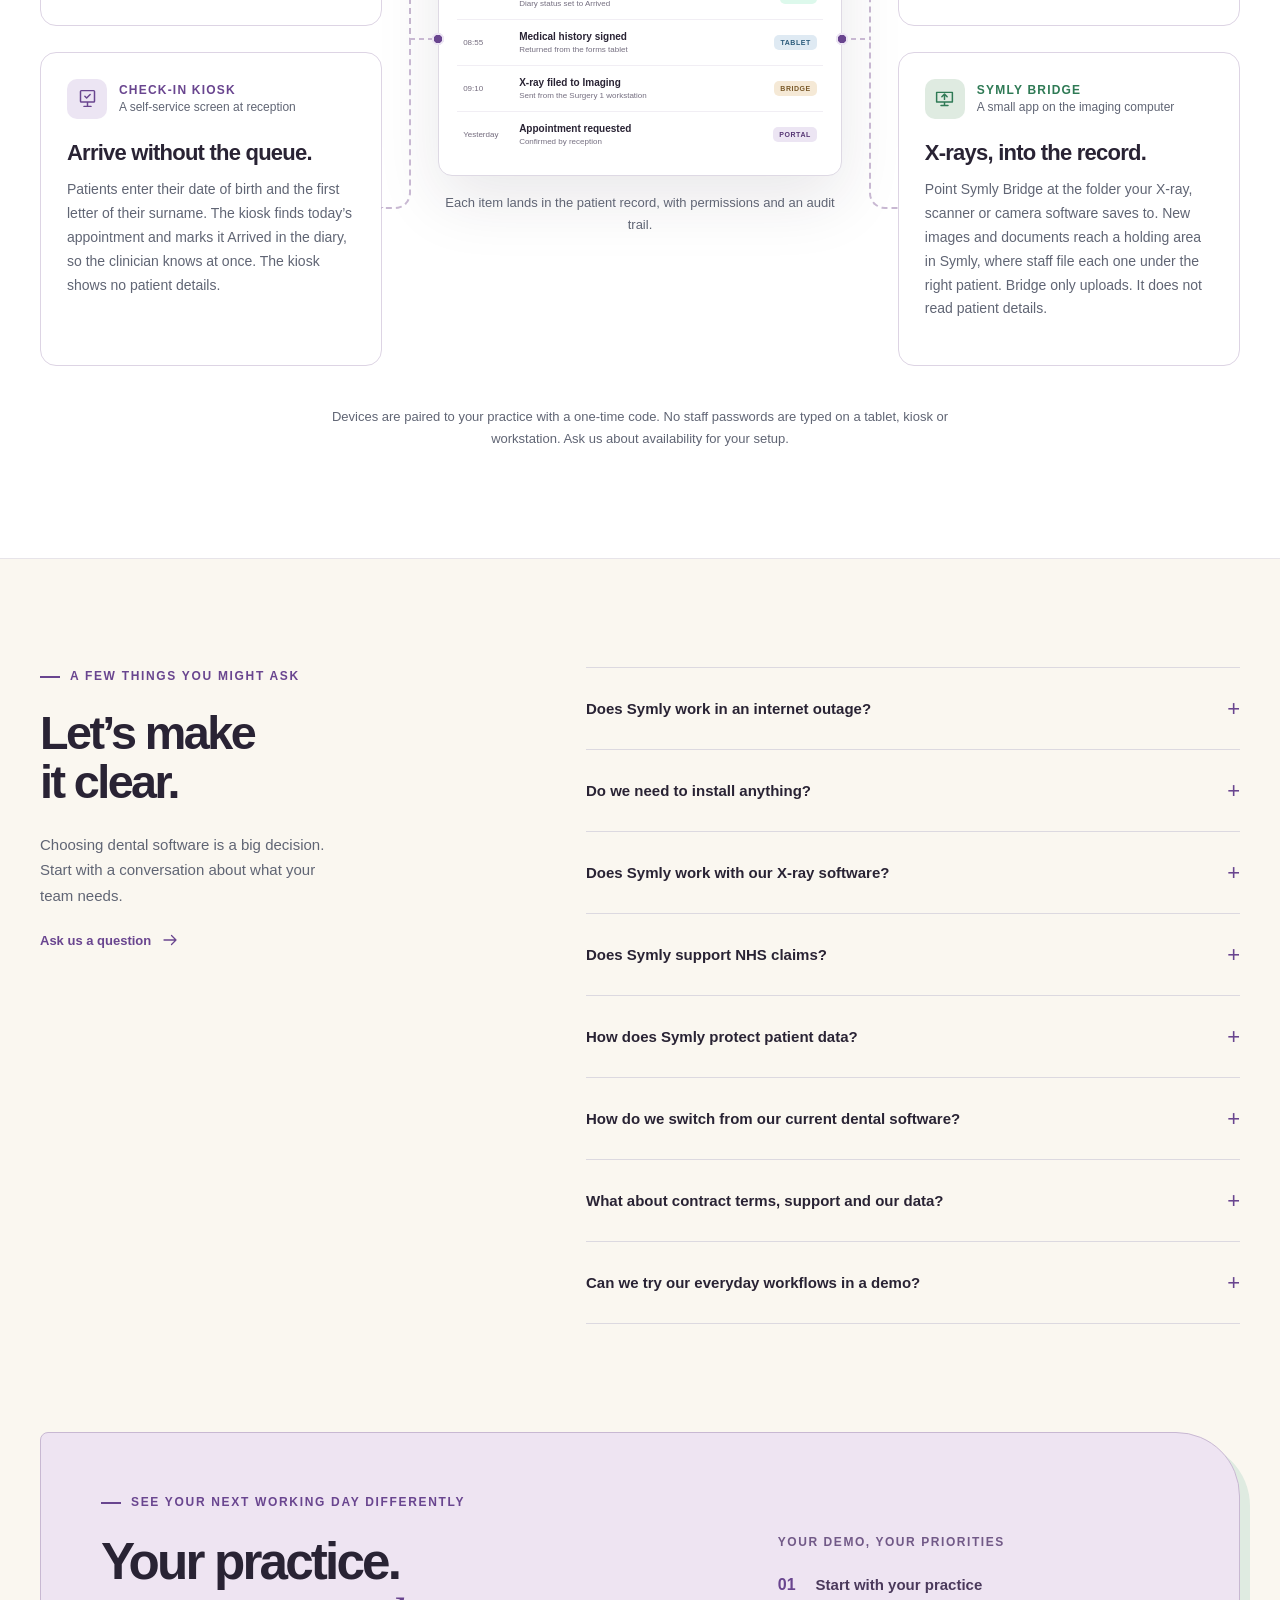
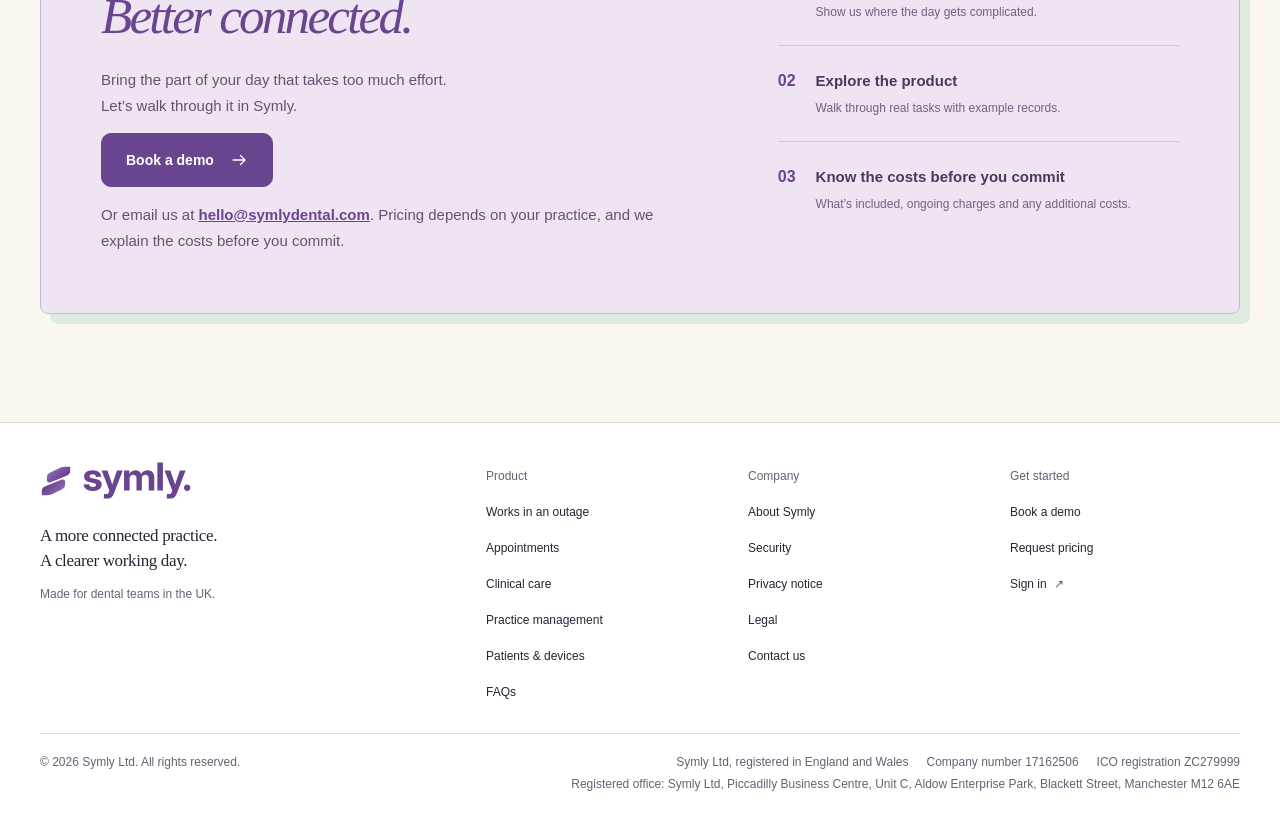
==== commit d0679b14: "Make the patient tabs and sub-tabs match the practice portal - Put the patient header, the tabs and " ====
--- a/index.html
+++ b/index.html
@@ -15,7 +15,7 @@
     <link rel="icon" href="favicon-96.png" type="image/png" sizes="96x96">
     <link rel="icon" href="favicon-192.png" type="image/png" sizes="192x192">
     <link rel="apple-touch-icon" href="apple-touch-icon.png" sizes="180x180">
-    <link rel="stylesheet" href="styles.css?v=b7461d8653">
+    <link rel="stylesheet" href="styles.css?v=1028c63939">
     <meta name="theme-color" content="#69458f">
     <meta name="robots" content="index, follow, max-image-preview:large">
     <meta property="og:type" content="website">
@@ -346,7 +346,7 @@
                       <time>09:30</time>
                       <span><small class="tour-free">30 min</small></span>
                       <span
-                        ><span class="tour-appt peach-block tour-appt-long"><b>Amara Bennett</b><small>09:30 · 60 min</small><small>Consultation</small></span></span
+                        ><span class="tour-appt blue-block tour-appt-long"><b>Amara Bennett</b><small>09:30 · 60 min</small><small>Consultation</small></span></span
                       >
                       <span class="tour-closed"></span>
                       <time>10:00</time>
@@ -384,24 +384,27 @@
                   aria-label="Simplified Symly patient record on the Clinical tab: the full dental chart and a treatment plan with two planned items. Fictional example data."
                 >
                   <p class="tour-title"><b>Patient record</b> Chart teeth and plan treatment</p>
-                  <div class="tour-patient">
-                    <span class="avatar">MS</span
-                    ><span
-                      ><strong>Mr Mason Shah</strong
-                      ><small>50 years · 28/01/1976 · <b>Private</b> · #12348</small></span
-                    ><span class="tour-status"
-                      ><small>Status</small><b>Arrived</b></span
-                    ><span class="tour-balance"
-                      ><small>Balance</small><b class="tour-debit">-£50.00</b></span
-                    >
-                  </div>
-                  <div class="tour-record-tabs"><span>Overview</span><span>Medical</span><b>Clinical</b><span>Appointments</span><span>Documents</span><span>Comms</span><span>Billing</span><span>Memo</span></div>
-                  <div class="tour-toolbar">
-                    <span class="tour-segments"
-                      ><span>BPE</span><b>Dental chart</b
-                      ><span>Periodontal</span><span>Imaging</span
-                      ><span>Misc</span><span>Notes</span></span
-                    >
+                  <div class="tour-record">
+                    <div class="tour-patient">
+                      <span class="avatar">MS</span
+                      ><span
+                        ><strong>Mr Mason Shah<i class="tour-alert">✚</i></strong
+                        ><small>50 years · 28/01/1976 · <b>Private</b> · #12348</small></span
+                      ><span class="tour-note"></span
+                      ><span class="tour-status"
+                        ><small>Status</small><b>Arrived</b></span
+                      ><span class="tour-balance"
+                        ><small>Balance</small><b class="tour-debit">-£50.00</b></span
+                      >
+                    </div>
+                    <div class="tour-record-tabs"><span>Overview</span><span>Medical</span><b>Clinical</b><span>Appointments</span><span>Documents</span><span>Comms</span><span>Billing</span><span>Memo</span></div>
+                    <div class="tour-toolbar">
+                      <span class="tour-segments tour-clinical-tabs"
+                        ><span>BPE</span><b>Dental chart</b
+                        ><span>Periodontal</span><span>Imaging</span
+                        ><span>Misc</span><span>Notes</span></span
+                      >
+                    </div>
                   </div>
                   <div class="dash-panel tour-chart">
                     <img
@@ -411,25 +414,26 @@
                       height="113"
                     >
                   </div>
-                  <div class="tour-toolbar">
-                    <span class="tour-segments"
-                      ><span>Base chart</span><span>Treatments</span
-                      ><b>Plans</b></span
-                    ><span class="tour-action">+</span>
-                  </div>
-                  <div class="dash-panel tour-table tour-plan">
-                    <p class="tour-table-head">
-                      <span>Tooth</span><span>Restorative plan</span
-                      ><span>Private · Draft</span>
-                    </p>
-                    <p>
-                      <span>12</span><span>Composite Filling</span
-                      ><span><em class="pending">Planned</em></span>
-                    </p>
-                    <p>
-                      <span>–</span><span>Scale and Polish</span
-                      ><span><em class="pending">Planned</em></span>
-                    </p>
+                  <div class="dash-panel tour-plans">
+                    <div class="tour-toolbar">
+                      <span class="tour-plan-group"
+                        ><span>Base chart</span><span>Treatments</span></span
+                      ><b>Plans</b><span>+</span>
+                    </div>
+                    <div class="tour-table tour-plan">
+                      <p class="tour-table-head">
+                        <span>Tooth</span><span>Restorative plan</span
+                        ><span>Private · Draft</span>
+                      </p>
+                      <p>
+                        <span>12</span><span>Composite Filling</span
+                        ><span><em class="pending">Planned</em></span>
+                      </p>
+                      <p>
+                        <span>–</span><span>Scale and Polish</span
+                        ><span><em class="pending">Planned</em></span>
+                      </p>
+                    </div>
                   </div>
                 </div>
                 <div
@@ -438,25 +442,28 @@
                   aria-label="Simplified Symly patient ledger: a treatment charge of £150, a payment of £100 and a balance of £50 to pay. Fictional example data."
                 >
                   <p class="tour-title"><b>Billing</b> See each charge, each payment and the balance</p>
-                  <div class="tour-patient">
-                    <span class="avatar">MS</span
-                    ><span
-                      ><strong>Mr Mason Shah</strong
-                      ><small>50 years · 28/01/1976 · <b>Private</b> · #12348</small></span
-                    ><span class="tour-status"
-                      ><small>Status</small><b>Arrived</b></span
-                    ><span class="tour-balance"
-                      ><small>Balance</small><b class="tour-debit">-£50.00</b></span
-                    >
-                  </div>
-                  <div class="tour-record-tabs"><span>Overview</span><span>Medical</span><span>Clinical</span><span>Appointments</span><span>Documents</span><span>Comms</span><b>Billing</b><span>Memo</span></div>
-                  <div class="tour-toolbar">
-                    <span class="tour-segments"
-                      ><b>Ledger</b><span>Payment plans</span></span
-                    ><span class="tour-actions"
-                      ><span class="tour-action tour-action-quiet">More</span
-                      ><span class="tour-action">Record payment</span></span
-                    >
+                  <div class="tour-record">
+                    <div class="tour-patient">
+                      <span class="avatar">MS</span
+                      ><span
+                        ><strong>Mr Mason Shah<i class="tour-alert">✚</i></strong
+                        ><small>50 years · 28/01/1976 · <b>Private</b> · #12348</small></span
+                      ><span class="tour-note"></span
+                      ><span class="tour-status"
+                        ><small>Status</small><b>Arrived</b></span
+                      ><span class="tour-balance"
+                        ><small>Balance</small><b class="tour-debit">-£50.00</b></span
+                      >
+                    </div>
+                    <div class="tour-record-tabs"><span>Overview</span><span>Medical</span><span>Clinical</span><span>Appointments</span><span>Documents</span><span>Comms</span><b>Billing</b><span>Memo</span></div>
+                    <div class="tour-toolbar">
+                      <span class="tour-segments"
+                        ><b>Ledger</b><span>Payment plans</span></span
+                      ><span class="tour-actions"
+                        ><span class="tour-action tour-action-quiet">▾ More</span
+                        ><span class="tour-action">Record payment</span></span
+                      >
+                    </div>
                   </div>
                   <div class="dash-panel tour-table tour-ledger">
                     <p class="tour-table-head">
--- a/styles.css
+++ b/styles.css
@@ -440,11 +440,19 @@
   display: flex;
   align-items: center;
   gap: 10px;
-  margin-bottom: 10px;
   padding: 7px 9px;
-  border: 1px solid #e8e4ed;
-  border-radius: 9px;
-  background: #fff;
+}
+.tour-alert {
+  margin-left: 4px;
+  color: #c0392b;
+  font-size: 10px;
+  font-style: normal;
+}
+.tour-note {
+  align-self: stretch;
+  width: 22px;
+  border-radius: 6px;
+  background: #fde68a;
 }
 .tour-patient .avatar {
   width: 24px;
@@ -474,7 +482,7 @@
 .tour-balance {
   padding: 4px 7px;
   border-radius: 6px;
-  background: var(--sand);
+  background: var(--plum-faint);
 }
 .tour-status {
   background: var(--purple-light);
@@ -487,6 +495,7 @@
 .tour-balance b {
   font-size: 9px;
   font-weight: 600;
+  white-space: nowrap;
 }
 .tour-status b {
   color: var(--purple-dark);
@@ -496,9 +505,7 @@
   flex-wrap: wrap;
   gap: 2px;
   margin-bottom: 10px;
-  padding: 4px;
-  border-radius: 7px;
-  background: var(--sand);
+  padding-inline: 2px;
 }
 .tour-record-tabs > * {
   padding: 5px 6px;
@@ -512,6 +519,10 @@
   background: var(--purple);
   color: #fff;
 }
+.tour-record-tabs b,
+.tour-segments b {
+  border-radius: 999px;
+}
 .tour-toolbar {
   display: flex;
   align-items: center;
@@ -524,16 +535,61 @@
   gap: 4px;
 }
 .tour-panel .tour-action-quiet {
-  border: 1px solid var(--line);
+  border: 1px solid var(--plum-faint);
   background: #fff;
   color: var(--ink);
 }
 .tour-segments {
   display: flex;
   flex-wrap: wrap;
-  padding: 3px;
+  gap: 2px;
+}
+.tour-record {
+  margin-bottom: 10px;
+  overflow: hidden;
+  border: 1px solid #e8e4ed;
+  border-radius: 9px;
+  background: #fff;
+}
+.tour-record > * {
+  margin: 0;
+}
+.tour-record > * + * {
+  padding-block: 4px;
+  border-top: 1px solid var(--plum-faint);
+}
+.tour-record > .tour-toolbar {
+  padding-inline: 2px;
+  background: var(--plum-faint);
+}
+.tour-clinical-tabs > :nth-child(-n + 3)::after {
+  content: " ⚙";
+  opacity: 0.6;
+}
+.tour-clinical-tabs > :nth-child(5)::after {
+  content: " ⚠";
+  color: #b45309;
+}
+.tour-plans .tour-toolbar {
+  justify-content: flex-start;
+  gap: 10px;
+  margin: 0;
+  padding: 5px 8px;
+  border-bottom: 1px solid var(--plum-faint);
+}
+.tour-plan-group {
+  display: flex;
+  border: 1px solid var(--plum-faint);
   border-radius: 7px;
-  background: var(--sand);
+}
+.tour-plan-group > *,
+.tour-plans .tour-toolbar > b {
+  padding: 5px 9px;
+  font-weight: 600;
+}
+.tour-plan-group > *::after {
+  content: " ☆";
+  opacity: 0.6;
 }
 .tour-segments > *,
 .tour-action {
@@ -567,8 +623,8 @@
   margin-top: 4px;
   padding: 3px 5px;
   border-radius: 5px;
-  background: #fff0e8;
-  color: #a24c21;
+  background: #fdecec;
+  color: #b3261e;
   font-size: 7px;
   font-weight: 600;
 }
@@ -637,7 +693,7 @@
 .tour-diary .tour-lunch small {
   padding: 2px 6px;
   border-radius: 9px;
-  background: var(--sand);
+  background: #fff;
   color: var(--ink);
   font-weight: 600;
 }
@@ -682,12 +738,9 @@
   font-weight: 600;
 }
 .tour-table .tour-table-head {
-  background: var(--sand);
   color: #5d5866;
   font-size: 7px;
   font-weight: 600;
-  letter-spacing: 0.04em;
-  text-transform: uppercase;
 }
 .tour-table .tour-table-total {
   background: #f8f7f3;
@@ -719,6 +772,9 @@
 }
 .tour-recalls .tour-table-end {
   justify-content: space-between;
+}
+.tour-ledger .tour-table-end {
+  background: #fff;
 }
 .tour-report-list > * {
   display: block;
@@ -822,11 +878,6 @@
   color: var(--green-dark);
   border-color: var(--green);
   background: var(--green-soft);
-}
-.peach-block {
-  color: #a24c21;
-  border-color: #ed8c5a;
-  background: #fff0e8;
 }
 .blue-block {
   color: #3266ac;
@@ -1746,6 +1797,7 @@
   .tour-report-list,
   .tour-diary > :nth-child(4n),
   .tour-status,
+  .tour-note,
   .tour-date-strip > span,
   .tour-action-quiet,
   .tour-action-extra,
